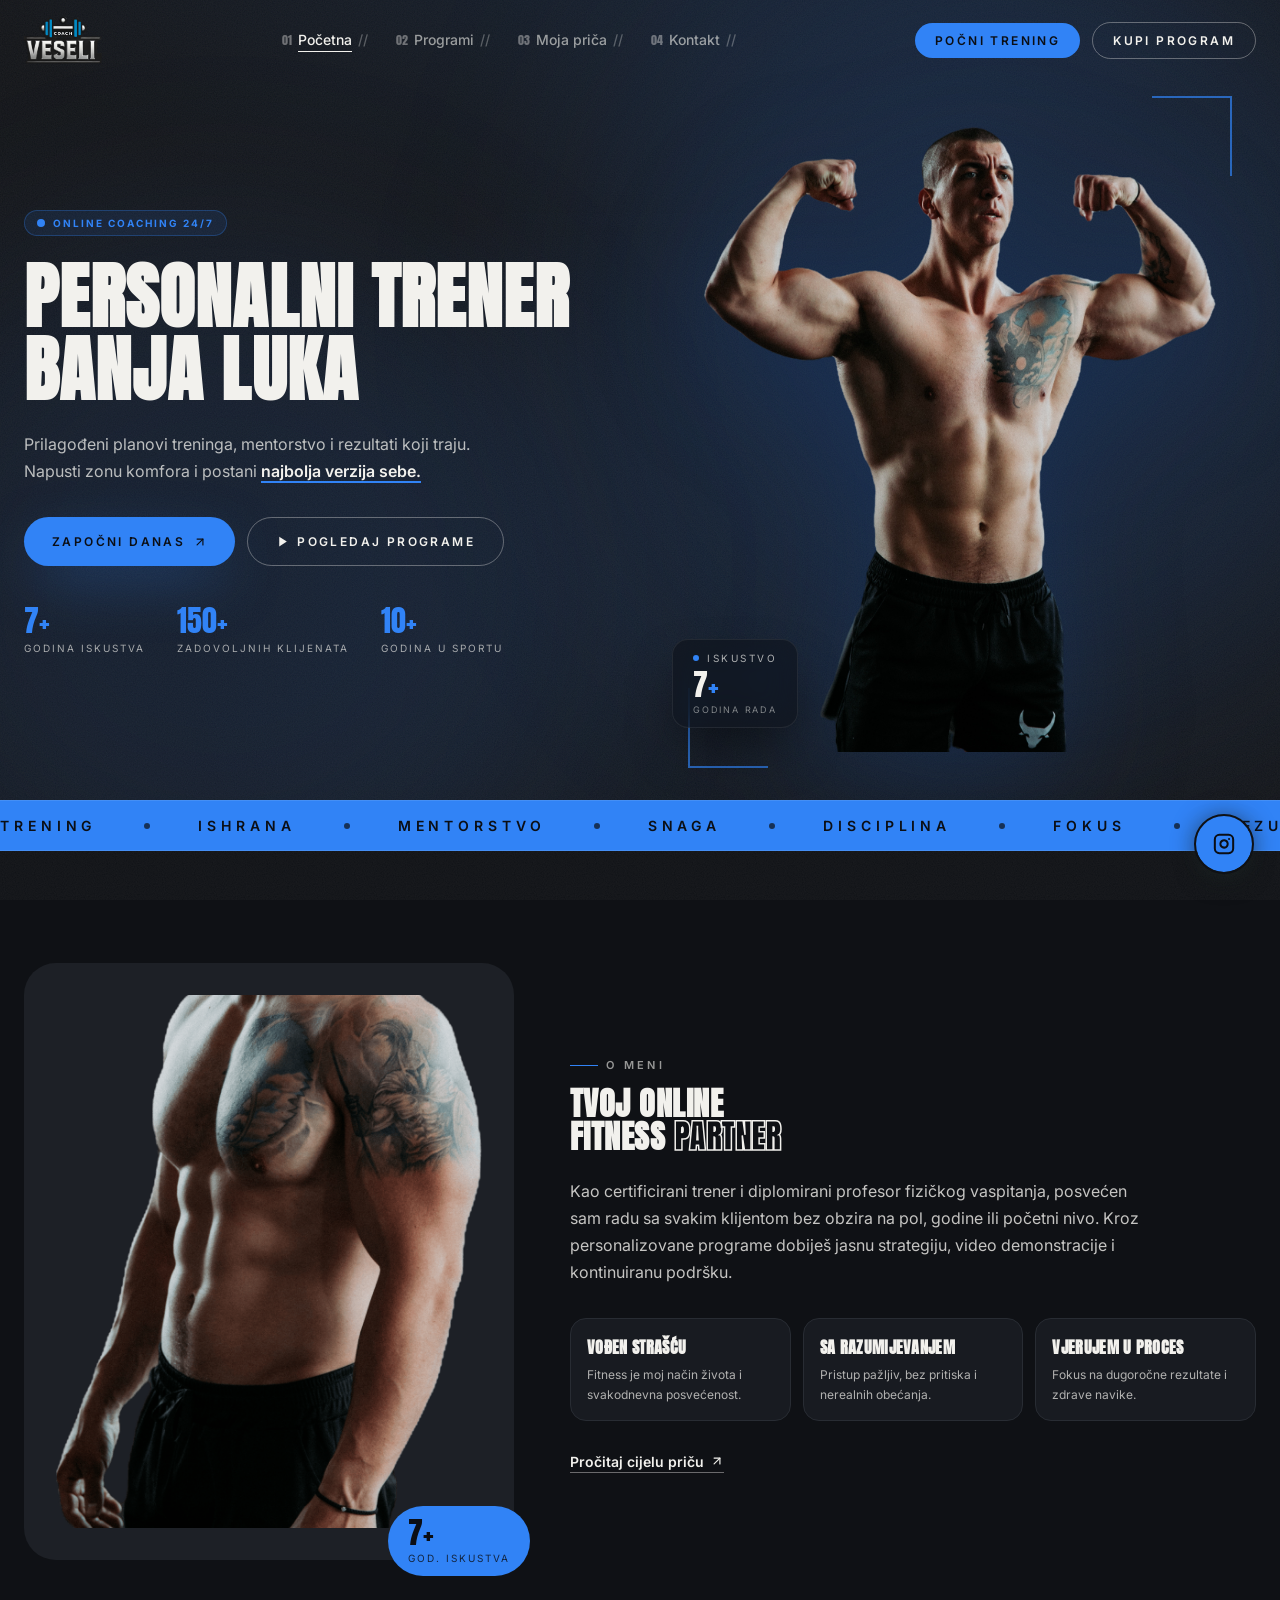
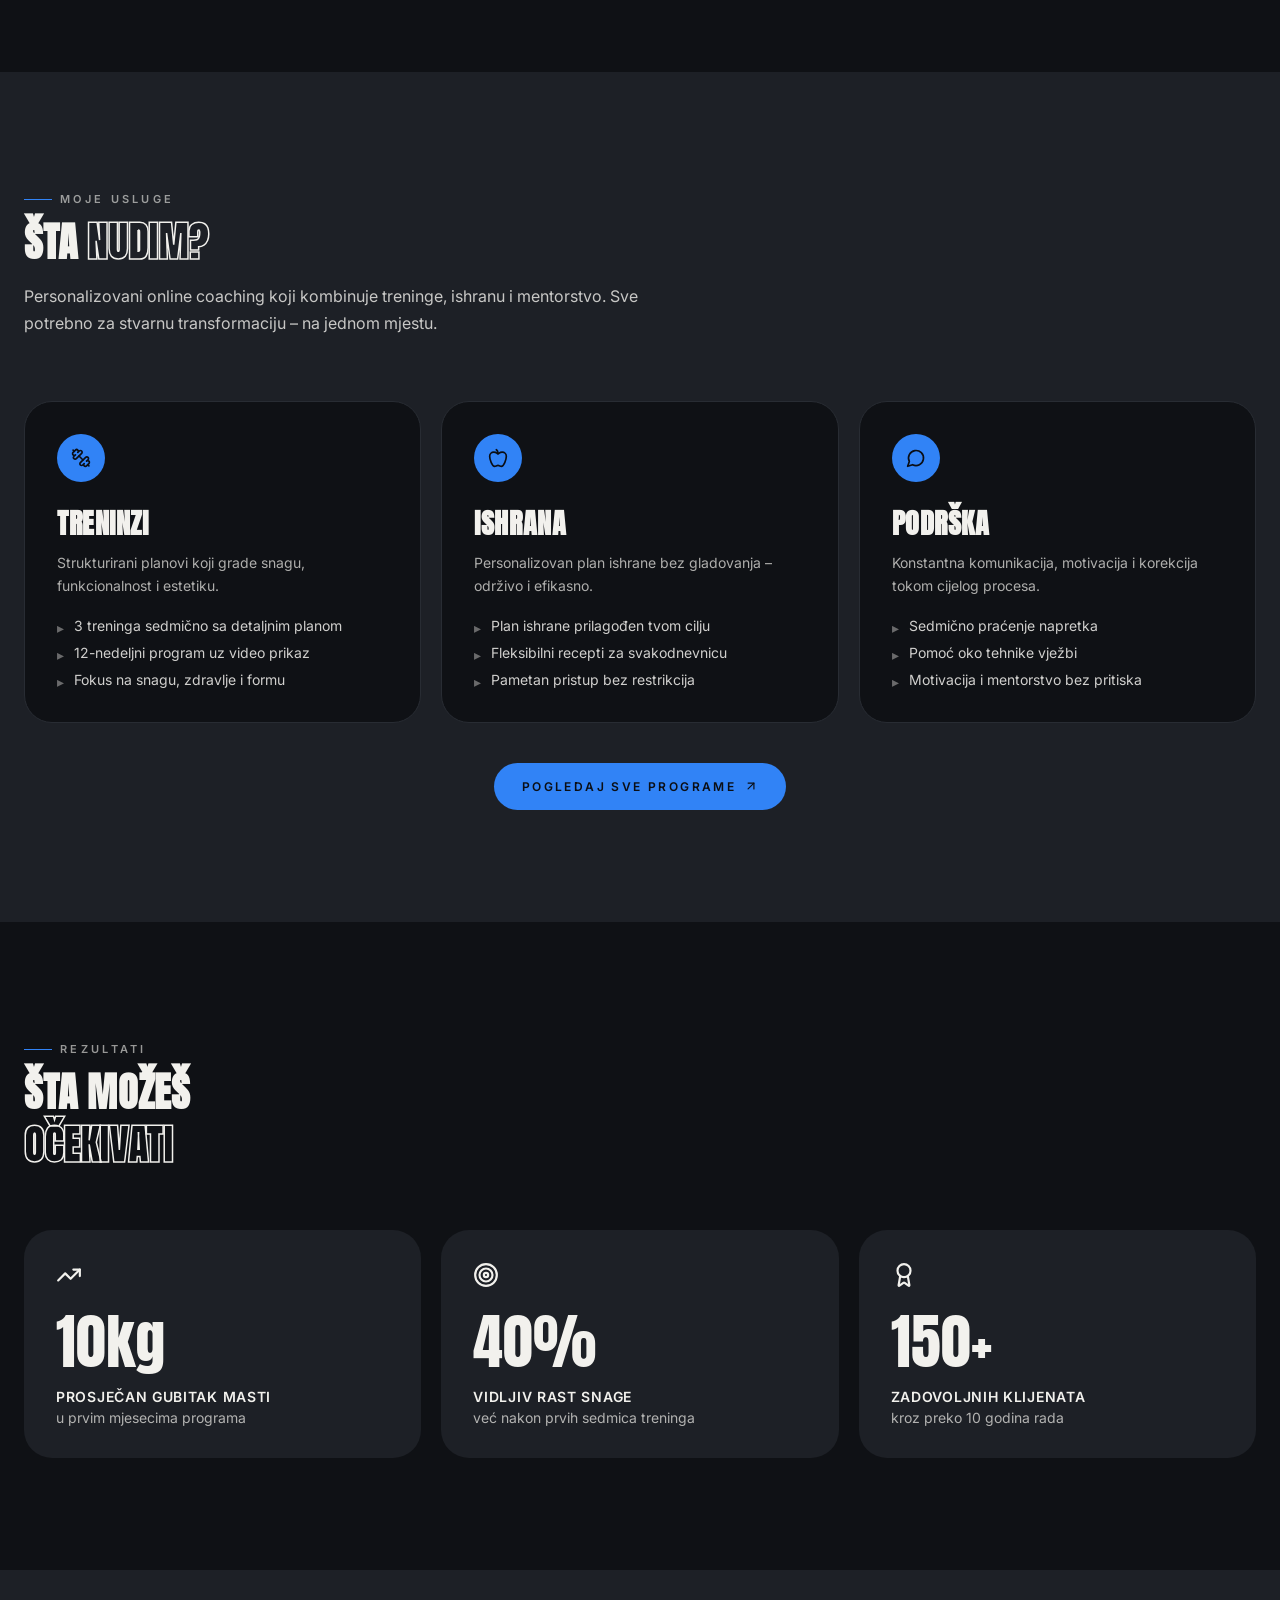
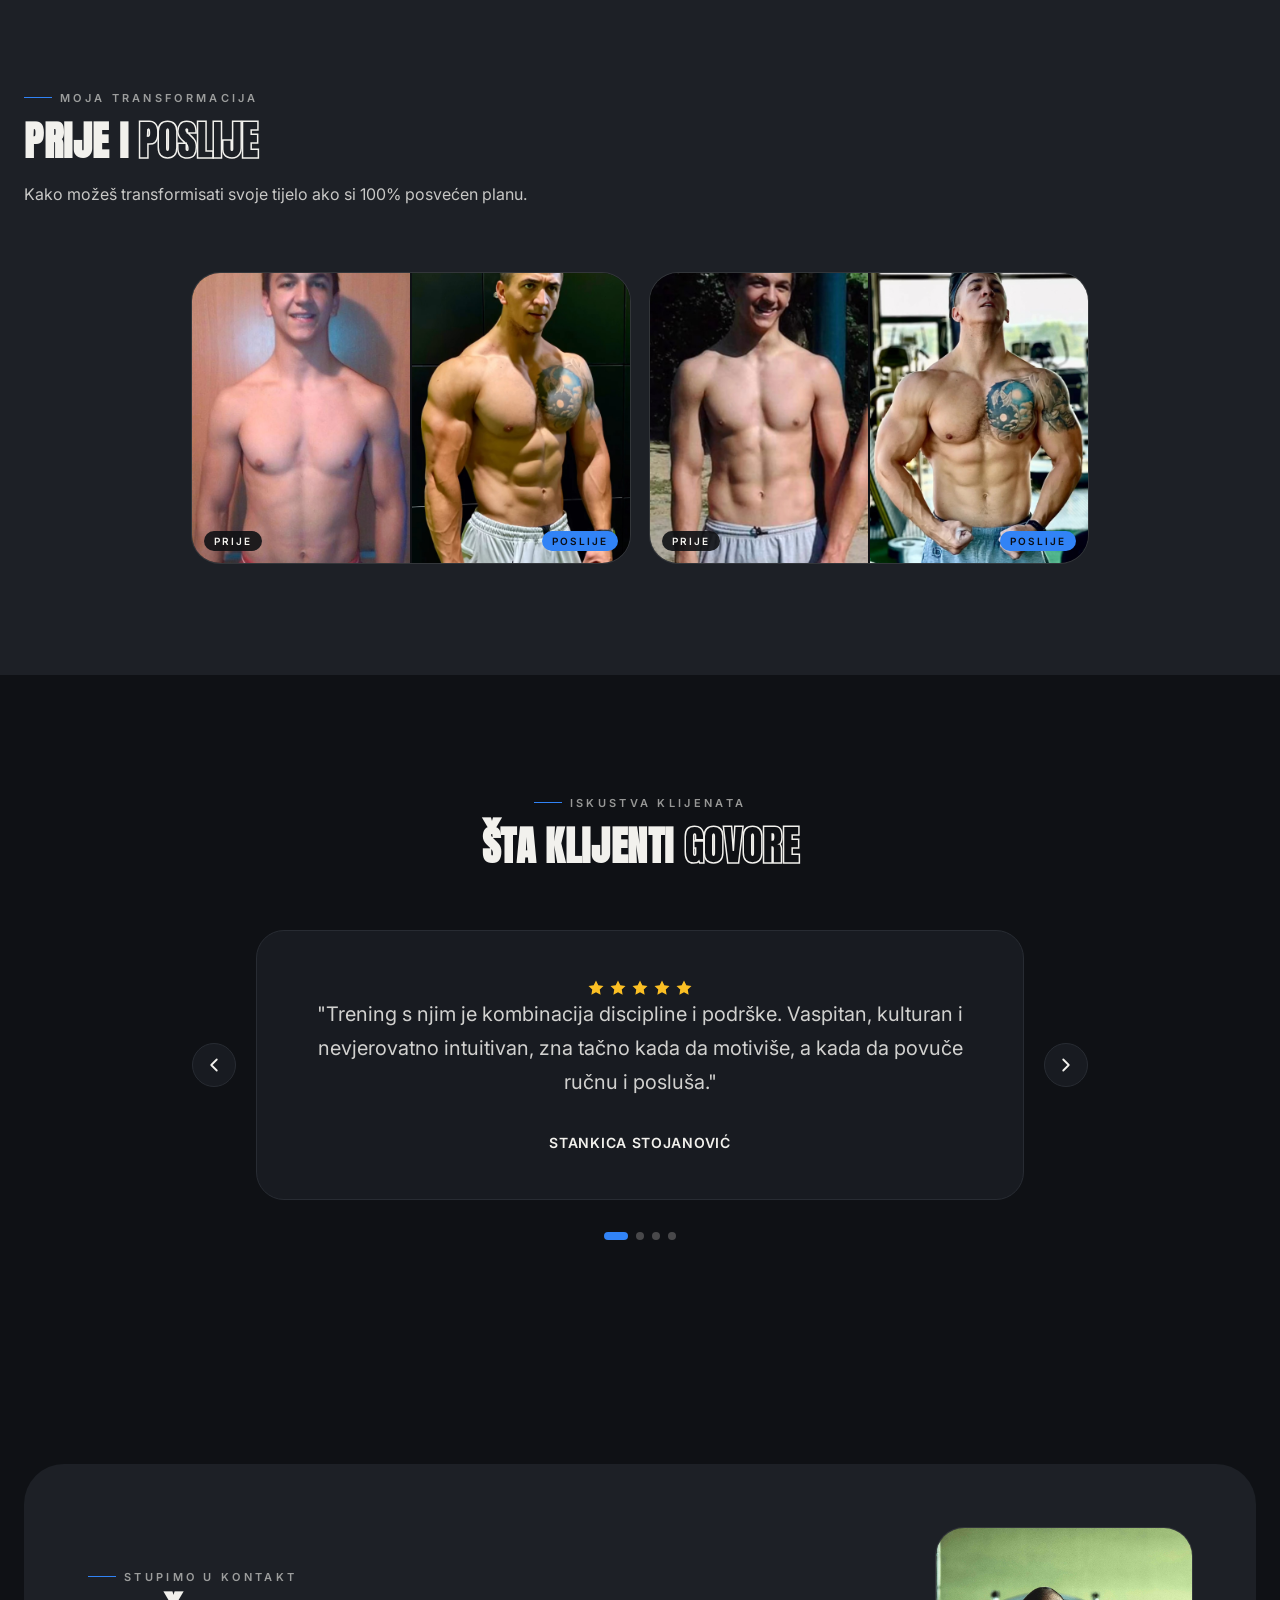
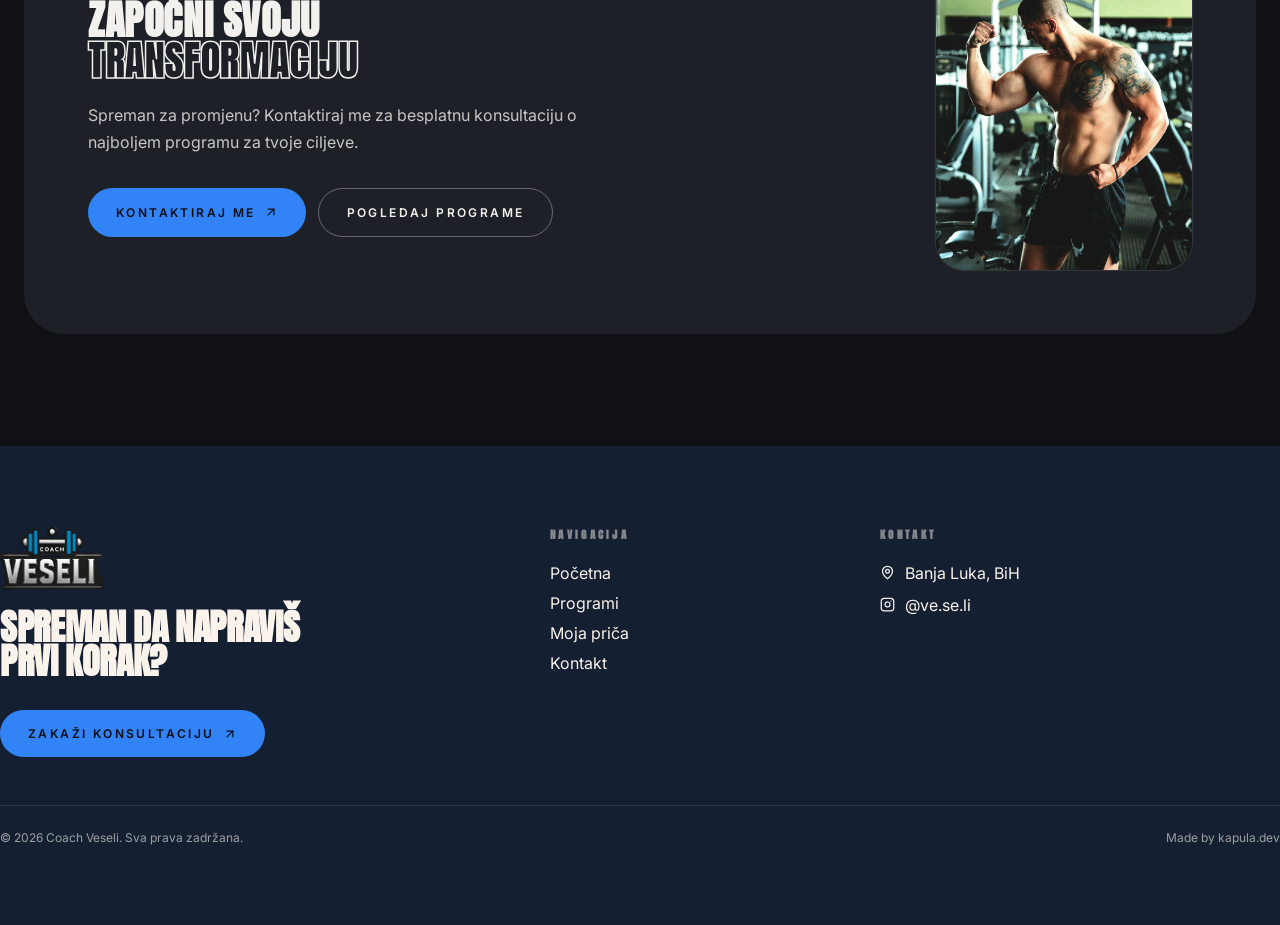
==== index.html @ b51fbdee "O-meni" ====
<!DOCTYPE html>
<html lang="bs">
<head>
    <meta charset="UTF-8" />
    <meta name="viewport" content="width=device-width, initial-scale=1.0" />
    <title>Coach Veseli — Personalni trener Banja Luka</title>
    <meta name="description" content="Online coaching, treninzi i ishrana s personalnim trenerom Nemanjom Veselinovićem iz Banje Luke." />
    <link rel="stylesheet" href="assets/css/style.css" />
</head>
<body>
    <!-- ═══ NAVBAR ═══ -->
    <nav class="navbar">
        <div class="container nav-inner">
            <a href="index.html" class="nav-logo"><img src="assets/img/logo-veseli.jpg" alt="Coach Veseli" /></a>

            <div class="nav-links">
                <a href="index.html" class="nav-link active"><span class="num">01</span><span class="label">Početna</span><span class="slash">//</span></a>
                <a href="programi/" class="nav-link"><span class="num">02</span><span class="label">Programi</span><span class="slash">//</span></a>
                <a href="o-meni/" class="nav-link"><span class="num">03</span><span class="label">Moja priča</span><span class="slash">//</span></a>
                <a href="kontakt/" class="nav-link"><span class="num">04</span><span class="label">Kontakt</span><span class="slash">//</span></a>
            </div>

            <div class="nav-cta">
                <a href="kontakt/" class="btn btn-primary">Počni Trening</a>
                <a href="https://coachveseli.gumroad.com/l/goyhd" target="_blank" rel="noopener noreferrer" class="btn btn-outline">Kupi Program</a>
            </div>

            <div class="nav-toggle-wrap">
                <button class="nav-toggle" aria-label="Toggle menu">
                    <svg class="icon-menu" width="22" height="22" viewBox="0 0 24 24" fill="none" stroke="currentColor" stroke-width="2" stroke-linecap="round" stroke-linejoin="round"><line x1="4" x2="20" y1="12" y2="12"/><line x1="4" x2="20" y1="6" y2="6"/><line x1="4" x2="20" y1="18" y2="18"/></svg>
                    <svg class="icon-close" style="display:none" width="22" height="22" viewBox="0 0 24 24" fill="none" stroke="currentColor" stroke-width="2" stroke-linecap="round" stroke-linejoin="round"><path d="M18 6 6 18"/><path d="m6 6 12 12"/></svg>
                </button>
            </div>
        </div>

        <div class="mobile-menu">
            <div class="mobile-menu-inner">
                <a href="index.html" class="mobile-link active"><span class="num">01</span>Početna</a>
                <a href="programi/" class="mobile-link"><span class="num">02</span>Programi</a>
                <a href="o-meni/" class="mobile-link"><span class="num">03</span>Moja priča</a>
                <a href="kontakt/" class="mobile-link"><span class="num">04</span>Kontakt</a>
                <div class="mobile-cta">
                    <a href="kontakt/" class="btn btn-primary">Počni Trening</a>
                    <a href="https://coachveseli.gumroad.com/l/goyhd" target="_blank" rel="noopener noreferrer" class="btn btn-outline">Kupi Program</a>
                </div>
            </div>
        </div>
    </nav>

    <!-- ═══ HERO ═══ -->
    <section class="hero">
        <div class="hero-bg" aria-hidden="true">
            <div class="aurora-1"></div>
            <div class="aurora-2"></div>
            <div class="hero-sheen"></div>
            <div class="hero-grain"></div>
        </div>

        <div class="container hero-grid">
            <div class="hero-left">
                <div class="pill-badge reveal in-view">
                    <span class="pill-dot"></span>
                    <span class="txt">Online Coaching 24/7</span>
                </div>

                <h1 class="display-xl hero-title reveal in-view">Personalni trener Banja Luka</h1>

                <p class="hero-desc reveal in-view d-2">
                    Prilagođeni planovi treninga, mentorstvo i rezultati koji traju.<br />
                    Napusti zonu komfora i postani <span class="hl">najbolja verzija sebe.</span>
                </p>

                <div class="hero-actions reveal in-view d-3">
                    <a href="kontakt/" class="btn btn-primary glow-primary">Započni danas<svg width="14" height="14" viewBox="0 0 24 24" fill="none" stroke="currentColor" stroke-width="2" stroke-linecap="round" stroke-linejoin="round"><path d="M7 7h10v10"/><path d="M7 17 17 7"/></svg></a>
                    <a href="programi/" class="btn btn-outline"><svg width="13" height="13" viewBox="0 0 24 24" fill="currentColor" stroke="none"><polygon points="6 3 20 12 6 21 6 3"/></svg>Pogledaj programe</a>
                </div>

                <div class="hero-stats reveal in-view d-4">
                    <div class="hero-stat"><p class="num">7+</p><p class="lbl">Godina iskustva</p></div>
                    <div class="hero-stat"><p class="num">150+</p><p class="lbl">Zadovoljnih klijenata</p></div>
                    <div class="hero-stat"><p class="num">10+</p><p class="lbl">Godina u sportu</p></div>
                </div>
            </div>

            <div class="hero-right">
                <div class="hero-img-wrap">
                    <span class="hero-bracket tr"></span>
                    <span class="hero-bracket bl"></span>
                    <img src="assets/img/hero-coach.png" alt="Coach Veseli" class="hero-img" />
                    <div class="hero-float-card glass-card">
                    <div class="row">
                        <span class="dot"></span>
                        <p class="lbl">Iskustvo</p>
                    </div>
                    <p class="big">7<span class="text-accent-blue">+</span></p>
                    <p class="sub">godina rada</p>
                    </div>
                </div>
            </div>
        </div>

        <div class="marquee-strip">
            <div class="marquee-track">
                <div class="marquee-group">
                    <span class="marquee-word">Trening<span class="dot"></span></span>
                    <span class="marquee-word">Ishrana<span class="dot"></span></span>
                    <span class="marquee-word">Mentorstvo<span class="dot"></span></span>
                    <span class="marquee-word">Snaga<span class="dot"></span></span>
                    <span class="marquee-word">Disciplina<span class="dot"></span></span>
                    <span class="marquee-word">Fokus<span class="dot"></span></span>
                    <span class="marquee-word">Rezultati<span class="dot"></span></span>
                    <span class="marquee-word">Napredak<span class="dot"></span></span>
                </div>
                <div class="marquee-group">
                    <span class="marquee-word">Trening<span class="dot"></span></span>
                    <span class="marquee-word">Ishrana<span class="dot"></span></span>
                    <span class="marquee-word">Mentorstvo<span class="dot"></span></span>
                    <span class="marquee-word">Snaga<span class="dot"></span></span>
                    <span class="marquee-word">Disciplina<span class="dot"></span></span>
                    <span class="marquee-word">Fokus<span class="dot"></span></span>
                    <span class="marquee-word">Rezultati<span class="dot"></span></span>
                    <span class="marquee-word">Napredak<span class="dot"></span></span>
                </div>
            </div>
        </div>
    </section>

    <!-- ═══ ABOUT TEASER ═══ -->
    <section class="section">
        <div class="container about-teaser-grid">
            <div class="about-teaser-img-wrap reveal reveal-scale">
                <div class="about-teaser-panel panel-sage">
                    <img src="assets/img/about-portrait.png" alt="Coach Veseli" loading="lazy" />
                    <div class="about-teaser-badge">
                    <p class="big">7+</p>
                    <p class="small">god. iskustva</p>
                    </div>
                </div>
            </div>
            <div class="reveal d-1">
                <span class="section-label">O Meni</span>
                <h2 class="display-xl" style="font-size:2rem;margin-top:1rem;margin-bottom:1.5rem;">Tvoj online<br />fitness <span class="text-outline">partner</span></h2>
                <p style="color:hsl(var(--foreground)/0.8);line-height:1.7;margin-bottom:1.25rem;max-width:36rem;">
                    Kao certificirani trener i diplomirani profesor fizičkog vaspitanja, posvećen sam radu sa svakim klijentom bez obzira na pol, godine ili početni nivo. Kroz personalizovane programe dobiješ jasnu strategiju, video demonstracije i kontinuiranu podršku.
                </p>

                <div class="value-grid">
                    <div class="value-card">
                        <h4>Vođen strašću</h4>
                        <p>Fitness je moj način života i svakodnevna posvećenost.</p>
                    </div>
                    <div class="value-card">
                        <h4>Sa razumijevanjem</h4>
                        <p>Pristup pažljiv, bez pritiska i nerealnih obećanja.</p>
                    </div>
                    <div class="value-card">
                        <h4>Vjerujem u proces</h4>
                        <p>Fokus na dugoročne rezultate i zdrave navike.</p>
                    </div>
                </div>

                <a href="o-meni/" class="text-link">Pročitaj cijelu priču<svg width="14" height="14" viewBox="0 0 24 24" fill="none" stroke="currentColor" stroke-width="2" stroke-linecap="round" stroke-linejoin="round"><path d="M7 7h10v10"/><path d="M7 17 17 7"/></svg></a>
            </div>
        </div>
    </section>

    <!-- ═══ SERVICES ═══ -->
    <section class="section panel-sage">
        <div class="container">
            <div class="section-head reveal">
                <span class="section-label">Moje Usluge</span>
                <h2 class="display-xl" style="font-size:2.5rem;">Šta <span class="text-outline">nudim?</span></h2>
                <p>Personalizovani online coaching koji kombinuje treninge, ishranu i mentorstvo. Sve potrebno za stvarnu transformaciju – na jednom mjestu.</p>
            </div>

            <div class="services-grid">
                <div class="service-card reveal hover-lift">
                    <div class="service-icon">
                        <svg width="20" height="20" viewBox="0 0 24 24" fill="none" stroke="currentColor" stroke-width="2" stroke-linecap="round" stroke-linejoin="round"><path d="M14.4 14.4 9.6 9.6"/><path d="M18.657 21.485a2 2 0 1 1-2.829-2.828l-1.767 1.768a2 2 0 1 1-2.829-2.829l6.364-6.364a2 2 0 1 1 2.829 2.829l-1.768 1.767a2 2 0 1 1 2.828 2.829z"/><path d="m21.5 21.5-1.4-1.4"/><path d="M3.9 3.9 2.5 2.5"/><path d="M6.404 12.768a2 2 0 1 1-2.829-2.829l1.768-1.767a2 2 0 1 1-2.828-2.829l2.828-2.828a2 2 0 1 1 2.829 2.828l1.767-1.768a2 2 0 1 1 2.829 2.829z"/></svg>
                    </div>
                    <h3>Treninzi</h3>
                    <p>Strukturirani planovi koji grade snagu, funkcionalnost i estetiku.</p>
                    <ul>
                        <li><span class="bullet">▸</span><span>3 treninga sedmično sa detaljnim planom</span></li>
                        <li><span class="bullet">▸</span><span>12-nedeljni program uz video prikaz</span></li>
                        <li><span class="bullet">▸</span><span>Fokus na snagu, zdravlje i formu</span></li>
                    </ul>
                </div>

                <div class="service-card reveal d-1 hover-lift">
                    <div class="service-icon">
                        <svg width="20" height="20" viewBox="0 0 24 24" fill="none" stroke="currentColor" stroke-width="2" stroke-linecap="round" stroke-linejoin="round"><path d="M12 20.94c1.5 0 2.75 1.06 4 1.06 3 0 6-8 6-12.22A4.91 4.91 0 0 0 17 5c-2.22 0-4 1.44-5 2-1-.56-2.78-2-5-2a4.9 4.9 0 0 0-5 4.78C2 14 5 22 8 22c1.25 0 2.5-1.06 4-1.06Z"/><path d="M10 2c1 .5 2 2 2 5"/></svg>
                    </div>
                    <h3>Ishrana</h3>
                    <p>Personalizovan plan ishrane bez gladovanja – održivo i efikasno.</p>
                    <ul>
                        <li><span class="bullet">▸</span><span>Plan ishrane prilagođen tvom cilju</span></li>
                        <li><span class="bullet">▸</span><span>Fleksibilni recepti za svakodnevnicu</span></li>
                        <li><span class="bullet">▸</span><span>Pametan pristup bez restrikcija</span></li>
                    </ul>
                </div>

                <div class="service-card reveal d-2 hover-lift">
                    <div class="service-icon">
                        <svg width="20" height="20" viewBox="0 0 24 24" fill="none" stroke="currentColor" stroke-width="2" stroke-linecap="round" stroke-linejoin="round"><path d="M7.9 20A9 9 0 1 0 4 16.1L2 22Z"/></svg>
                    </div>
                    <h3>Podrška</h3>
                    <p>Konstantna komunikacija, motivacija i korekcija tokom cijelog procesa.</p>
                    <ul>
                        <li><span class="bullet">▸</span><span>Sedmično praćenje napretka</span></li>
                        <li><span class="bullet">▸</span><span>Pomoć oko tehnike vježbi</span></li>
                        <li><span class="bullet">▸</span><span>Motivacija i mentorstvo bez pritiska</span></li>
                    </ul>
                </div>
            </div>

            <div class="center-cta">
                <a href="programi/" class="btn btn-primary">
                    Pogledaj sve programe
                    <svg width="14" height="14" viewBox="0 0 24 24" fill="none" stroke="currentColor" stroke-width="2" stroke-linecap="round" stroke-linejoin="round"><path d="M7 7h10v10"/><path d="M7 17 17 7"/></svg>
                </a>
            </div>
        </div>
    </section>

    <!-- ═══ STATS ═══ -->
    <section class="section">
        <div class="container">
            <div class="section-head reveal">
                <span class="section-label">Rezultati</span>
                <h2 class="display-xl" style="font-size:2.5rem;">Šta možeš<br /><span class="text-outline" style="display:inline-block;margin-top:0.75rem;">očekivati</span></h2>
            </div>

            <div class="stats-grid">
                <div class="stat-card panel-sage reveal">
                    <svg width="26" height="26" viewBox="0 0 24 24" fill="none" stroke="currentColor" stroke-width="2" stroke-linecap="round" stroke-linejoin="round"><path d="M22 7 13.5 15.5 8.5 10.5 2 17"/><path d="M16 7h6v6"/></svg>
                    <p class="big tabnums"><span data-counter="10" data-suffix="kg">0kg</span></p>
                    <p class="label">Prosječan gubitak masti</p>
                    <p class="desc">u prvim mjesecima programa</p>
                </div>
                <div class="stat-card panel-sage reveal d-1">
                    <svg width="26" height="26" viewBox="0 0 24 24" fill="none" stroke="currentColor" stroke-width="2" stroke-linecap="round" stroke-linejoin="round"><circle cx="12" cy="12" r="10"/><circle cx="12" cy="12" r="6"/><circle cx="12" cy="12" r="2"/></svg>
                    <p class="big tabnums"><span data-counter="40" data-suffix="%">0%</span></p>
                    <p class="label">Vidljiv rast snage</p>
                    <p class="desc">već nakon prvih sedmica treninga</p>
                </div>
                <div class="stat-card panel-sage reveal d-2">
                    <svg width="26" height="26" viewBox="0 0 24 24" fill="none" stroke="currentColor" stroke-width="2" stroke-linecap="round" stroke-linejoin="round"><path d="m15.477 12.89 1.515 8.526a.5.5 0 0 1-.81.47l-3.58-2.687a1 1 0 0 0-1.197 0l-3.586 2.686a.5.5 0 0 1-.81-.469l1.514-8.526"/><circle cx="12" cy="8" r="6"/></svg>
                    <p class="big tabnums"><span data-counter="150" data-suffix="+">0+</span></p>
                    <p class="label">Zadovoljnih klijenata</p>
                    <p class="desc">kroz preko 10 godina rada</p>
                </div>
            </div>
        </div>
    </section>

    <!-- ═══ TRANSFORMATIONS ═══ -->
    <section class="section panel-sage">
        <div class="container">
            <div class="section-head reveal">
                <span class="section-label">Moja Transformacija</span>
                <h2 class="display-xl" style="font-size:2.5rem;">Prije i <span class="text-outline">poslije</span></h2>
                <p>Kako možeš transformisati svoje tijelo ako si 100% posvećen planu.</p>
            </div>

            <div class="transform-grid">
                <div class="transform-pair reveal">
                    <div class="ph">
                        <img src="assets/img/transform-1.jpg" alt="Prije" loading="lazy" />
                        <span class="transform-tag before">Prije</span>
                    </div>
                    <div class="ph">
                        <img src="assets/img/transform-after1.jpg" alt="Poslije" loading="lazy" />
                        <span class="transform-tag after">Poslije</span>
                    </div>
                </div>
                <div class="transform-pair reveal d-1">
                    <div class="ph">
                        <img src="assets/img/transform-2.jpg" alt="Prije" loading="lazy" />
                        <span class="transform-tag before">Prije</span>
                    </div>
                    <div class="ph">
                        <img src="assets/img/transform-after2.jpg" alt="Poslije" loading="lazy" />
                        <span class="transform-tag after">Poslije</span>
                    </div>
                </div>
            </div>
        </div>
    </section>

    <!-- ═══ TESTIMONIALS ═══ -->
    <section class="section" style="overflow:hidden;">
        <div class="container">
            <div class="section-head center reveal">
                <span class="section-label center">Iskustva Klijenata</span>
                <h2 class="display-xl" style="font-size:2.5rem;">Šta klijenti <span class="text-outline">govore</span></h2>
            </div>

            <div class="testi-wrap">
                <button class="testi-nav prev" aria-label="Prethodna recenzija">
                    <svg width="22" height="22" viewBox="0 0 24 24" fill="none" stroke="currentColor" stroke-width="2" stroke-linecap="round" stroke-linejoin="round"><path d="m15 18-6-6 6-6"/></svg>
                </button>

                <div class="testi-viewport">
                    <blockquote class="testi-card active">
                        <div class="testi-stars">
                            <svg width="18" height="18" viewBox="0 0 24 24"><polygon points="12 2 15.09 8.26 22 9.27 17 14.14 18.18 21.02 12 17.77 5.82 21.02 7 14.14 2 9.27 8.91 8.26 12 2"/></svg>
                            <svg width="18" height="18" viewBox="0 0 24 24"><polygon points="12 2 15.09 8.26 22 9.27 17 14.14 18.18 21.02 12 17.77 5.82 21.02 7 14.14 2 9.27 8.91 8.26 12 2"/></svg>
                            <svg width="18" height="18" viewBox="0 0 24 24"><polygon points="12 2 15.09 8.26 22 9.27 17 14.14 18.18 21.02 12 17.77 5.82 21.02 7 14.14 2 9.27 8.91 8.26 12 2"/></svg>
                            <svg width="18" height="18" viewBox="0 0 24 24"><polygon points="12 2 15.09 8.26 22 9.27 17 14.14 18.18 21.02 12 17.77 5.82 21.02 7 14.14 2 9.27 8.91 8.26 12 2"/></svg>
                            <svg width="18" height="18" viewBox="0 0 24 24"><polygon points="12 2 15.09 8.26 22 9.27 17 14.14 18.18 21.02 12 17.77 5.82 21.02 7 14.14 2 9.27 8.91 8.26 12 2"/></svg>
                        </div>
                        <p class="text">"Trening s njim je kombinacija discipline i podrške. Vaspitan, kulturan i nevjerovatno intuitivan, zna tačno kada da motiviše, a kada da povuče ručnu i posluša."</p>
                        <div class="testi-foot">
                            <span class="testi-name">Stankica Stojanović</span>
                        </div>
                    </blockquote>

                    <blockquote class="testi-card">
                        <div class="testi-stars">
                            <svg width="18" height="18" viewBox="0 0 24 24"><polygon points="12 2 15.09 8.26 22 9.27 17 14.14 18.18 21.02 12 17.77 5.82 21.02 7 14.14 2 9.27 8.91 8.26 12 2"/></svg>
                            <svg width="18" height="18" viewBox="0 0 24 24"><polygon points="12 2 15.09 8.26 22 9.27 17 14.14 18.18 21.02 12 17.77 5.82 21.02 7 14.14 2 9.27 8.91 8.26 12 2"/></svg>
                            <svg width="18" height="18" viewBox="0 0 24 24"><polygon points="12 2 15.09 8.26 22 9.27 17 14.14 18.18 21.02 12 17.77 5.82 21.02 7 14.14 2 9.27 8.91 8.26 12 2"/></svg>
                            <svg width="18" height="18" viewBox="0 0 24 24"><polygon points="12 2 15.09 8.26 22 9.27 17 14.14 18.18 21.02 12 17.77 5.82 21.02 7 14.14 2 9.27 8.91 8.26 12 2"/></svg>
                            <svg width="18" height="18" viewBox="0 0 24 24"><polygon points="12 2 15.09 8.26 22 9.27 17 14.14 18.18 21.02 12 17.77 5.82 21.02 7 14.14 2 9.27 8.91 8.26 12 2"/></svg>
                        </div>
                        <p class="text">"Počeo sam trenirati s Nemanjom u 46. godini i za nešto više od godinu dana došao do najbolje forme u kojoj sam ikada bio. Vrhunski profesionalac."</p>
                        <div class="testi-foot">
                            <span class="testi-name">Drago Gverić</span>
                        </div>
                    </blockquote>

                    <blockquote class="testi-card">
                        <div class="testi-stars">
                            <svg width="18" height="18" viewBox="0 0 24 24"><polygon points="12 2 15.09 8.26 22 9.27 17 14.14 18.18 21.02 12 17.77 5.82 21.02 7 14.14 2 9.27 8.91 8.26 12 2"/></svg>
                            <svg width="18" height="18" viewBox="0 0 24 24"><polygon points="12 2 15.09 8.26 22 9.27 17 14.14 18.18 21.02 12 17.77 5.82 21.02 7 14.14 2 9.27 8.91 8.26 12 2"/></svg>
                            <svg width="18" height="18" viewBox="0 0 24 24"><polygon points="12 2 15.09 8.26 22 9.27 17 14.14 18.18 21.02 12 17.77 5.82 21.02 7 14.14 2 9.27 8.91 8.26 12 2"/></svg>
                            <svg width="18" height="18" viewBox="0 0 24 24"><polygon points="12 2 15.09 8.26 22 9.27 17 14.14 18.18 21.02 12 17.77 5.82 21.02 7 14.14 2 9.27 8.91 8.26 12 2"/></svg>
                            <svg width="18" height="18" viewBox="0 0 24 24"><polygon points="12 2 15.09 8.26 22 9.27 17 14.14 18.18 21.02 12 17.77 5.82 21.02 7 14.14 2 9.27 8.91 8.26 12 2"/></svg>
                        </div>
                        <p class="text">"Najbolji trener u gradu i šire, koji je odradio rehabilitaciju mog koljena nakon operacije i podigao kvalitet mog treninga na sasvim novi nivo."</p>
                        <div class="testi-foot">
                            <span class="testi-name">Danijela Bubulj</span>
                        </div>
                    </blockquote>

                    <blockquote class="testi-card">
                        <div class="testi-stars">
                            <svg width="18" height="18" viewBox="0 0 24 24"><polygon points="12 2 15.09 8.26 22 9.27 17 14.14 18.18 21.02 12 17.77 5.82 21.02 7 14.14 2 9.27 8.91 8.26 12 2"/></svg>
                            <svg width="18" height="18" viewBox="0 0 24 24"><polygon points="12 2 15.09 8.26 22 9.27 17 14.14 18.18 21.02 12 17.77 5.82 21.02 7 14.14 2 9.27 8.91 8.26 12 2"/></svg>
                            <svg width="18" height="18" viewBox="0 0 24 24"><polygon points="12 2 15.09 8.26 22 9.27 17 14.14 18.18 21.02 12 17.77 5.82 21.02 7 14.14 2 9.27 8.91 8.26 12 2"/></svg>
                            <svg width="18" height="18" viewBox="0 0 24 24"><polygon points="12 2 15.09 8.26 22 9.27 17 14.14 18.18 21.02 12 17.77 5.82 21.02 7 14.14 2 9.27 8.91 8.26 12 2"/></svg>
                            <svg width="18" height="18" viewBox="0 0 24 24"><polygon points="12 2 15.09 8.26 22 9.27 17 14.14 18.18 21.02 12 17.77 5.82 21.02 7 14.14 2 9.27 8.91 8.26 12 2"/></svg>
                        </div>
                        <p class="text">"Nemanja ne priča mnogo, on radi. Njegovi treninzi su brutalni i baš zato daju prave rezultate. Ako želiš da postaneš jači – Nemanja je trener za tebe."</p>
                        <div class="testi-foot">
                            <span class="testi-name">Vladimir Čavor</span>
                        </div>
                    </blockquote>
                </div>

                <button class="testi-nav next" aria-label="Sljedeća recenzija">
                    <svg width="22" height="22" viewBox="0 0 24 24" fill="none" stroke="currentColor" stroke-width="2" stroke-linecap="round" stroke-linejoin="round"><path d="m9 18 6-6-6-6"/></svg>
                </button>
            </div>

            <div class="testi-dots">
                <button class="testi-dot active" aria-label="Prikaži recenziju 1"></button>
                <button class="testi-dot" aria-label="Prikaži recenziju 2"></button>
                <button class="testi-dot" aria-label="Prikaži recenziju 3"></button>
                <button class="testi-dot" aria-label="Prikaži recenziju 4"></button>
            </div>
        </div>
    </section>

    <!-- ═══ FINAL CTA ═══ -->
    <section class="section">
        <div class="container">
            <div class="final-cta-panel panel-sage reveal">
                <div class="final-cta-grid">
                    <div>
                        <span class="section-label">Stupimo u Kontakt</span>
                        <h2 class="display-xl" style="font-size:2.5rem;margin-top:1rem;">Započni svoju<br /><span class="text-outline">transformaciju</span></h2>
                        <p style="color:hsl(var(--foreground)/0.8);margin-top:1.25rem;max-width:32rem;line-height:1.7;">Spreman za promjenu? Kontaktiraj me za besplatnu konsultaciju o najboljem programu za tvoje ciljeve.</p>
                        <div class="hero-actions" style="margin-top:2rem;">
                            <a href="kontakt/" class="btn btn-primary">
                            Kontaktiraj me
                            <svg width="14" height="14" viewBox="0 0 24 24" fill="none" stroke="currentColor" stroke-width="2" stroke-linecap="round" stroke-linejoin="round"><path d="M7 7h10v10"/><path d="M7 17 17 7"/></svg>
                            </a>
                            <a href="programi/" class="btn btn-outline">Pogledaj programe</a>
                        </div>
                    </div>
                    <div class="final-cta-img">
                        <div class="final-cta-img-wrap">
                            <img src="assets/img/mentorship.jpg" alt="Mentorstvo" />
                        </div>
                    </div>
                </div>
            </div>
        </div>
    </section>

    <!-- ═══ FOOTER ═══ -->
    <footer class="site-footer">
        <div class="container footer-inner">
            <div class="footer-grid">
                <div class="footer-col-1">
                    <a href="index.html" style="display:inline-flex;align-items:center;">
                        <img src="assets/img/logo-veseli.jpg" alt="Coach Veseli" />
                    </a>
                    <h2>Spreman da napraviš<br />prvi korak?</h2>
                    <a href="kontakt/" class="btn btn-primary" style="margin-top:1rem;">
                    Zakaži konsultaciju
                    <svg width="14" height="14" viewBox="0 0 24 24" fill="none" stroke="currentColor" stroke-width="2" stroke-linecap="round" stroke-linejoin="round"><path d="M7 7h10v10"/><path d="M7 17 17 7"/></svg>
                    </a>
                </div>

                <div class="footer-col-2">
                    <h4 class="footer-heading">Navigacija</h4>
                    <div class="footer-links">
                        <a href="index.html">Početna</a>
                        <a href="programi/">Programi</a>
                        <a href="o-meni/">Moja priča</a>
                        <a href="kontakt/">Kontakt</a>
                    </div>
                </div>

                <div class="footer-col-3">
                    <h4 class="footer-heading">Kontakt</h4>
                    <div class="footer-contact">
                        <div class="footer-contact-row">
                            <svg width="15" height="15" viewBox="0 0 24 24" fill="none" stroke="currentColor" stroke-width="2" stroke-linecap="round" stroke-linejoin="round"><path d="M20 10c0 6-8 12-8 12s-8-6-8-12a8 8 0 0 1 16 0Z"/><circle cx="12" cy="10" r="3"/></svg>
                            <span>Banja Luka, BiH</span>
                        </div>
                        <a href="https://www.instagram.com/ve.se.li/" target="_blank" rel="noopener noreferrer" class="footer-contact-row">
                            <svg width="15" height="15" viewBox="0 0 24 24" fill="none" stroke="currentColor" stroke-width="2" stroke-linecap="round" stroke-linejoin="round"><rect width="20" height="20" x="2" y="2" rx="5" ry="5"/><path d="M16 11.37A4 4 0 1 1 12.63 8 4 4 0 0 1 16 11.37z"/><line x1="17.5" x2="17.51" y1="6.5" y2="6.5"/></svg>
                            <span>@ve.se.li</span>
                        </a>
                    </div>
                </div>
            </div>

            <div class="footer-bottom">
                <p>© <span id="year"></span> Coach Veseli. Sva prava zadržana.</p>
                <a href="https://www.kaupla.ba" target="_blank" rel="noopener noreferrer">Made by kapula.dev</a>
            </div>
        </div>
    </footer>

    <!-- ═══ FLOATING INSTAGRAM ═══ -->
    <a href="https://www.instagram.com/ve.se.li/" target="_blank" rel="noopener noreferrer" aria-label="Otvori Instagram profil ve.se.li" class="floating-ig">
    <span class="glow"></span>
    <span class="ping"></span>
    <span class="btn-circle">
        <svg width="22" height="22" viewBox="0 0 24 24" fill="none" stroke="currentColor" stroke-width="2.2" stroke-linecap="round" stroke-linejoin="round"><rect width="20" height="20" x="2" y="2" rx="5" ry="5"/><path d="M16 11.37A4 4 0 1 1 12.63 8 4 4 0 0 1 16 11.37z"/><line x1="17.5" x2="17.51" y1="6.5" y2="6.5"/></svg>
    </span>
    <span class="tooltip">@ve.se.li</span>
    </a>

    <script>document.getElementById('year').textContent = new Date().getFullYear();</script>
    <script src="assets/js/main.js"></script>
</body>
</html>
---- assets/css/style.css ----
/* ============================================================
   Coach Veseli – style.css
   ============================================================ */
@import url('https://fonts.googleapis.com/css2?family=Anton&family=Inter:wght@300;400;500;600;700;800&display=swap');

/* ============ RESET ============ */
*, *::before, *::after { box-sizing: border-box; margin: 0; padding: 0; }
html { scroll-behavior: smooth; }
img { max-width: 100%; display: block; }
a { text-decoration: none; color: inherit; }
button { font: inherit; cursor: pointer; background: none; border: none; color: inherit; }
input, textarea { font: inherit; color: inherit; }
ul { list-style: none; }

/* ============ TOKENS ============ */
:root {
  --background: 220 18% 7%;
  --foreground: 40 18% 94%;
  --card: 220 16% 11%;
  --primary: 215 92% 58%;
  --primary-foreground: 220 30% 6%;
  --secondary: 220 14% 13%;
  --border: 220 12% 18%;
  --radius: 1.25rem;

  --c-bg: hsl(var(--background));
  --c-fg: hsl(var(--foreground));
  --c-card: hsl(var(--card));
  --c-primary: hsl(var(--primary));
  --c-primary-fg: hsl(var(--primary-foreground));
  --c-secondary: hsl(var(--secondary));
  --c-border: hsl(var(--border));

  --font-display: "Anton", Impact, sans-serif;
  --font-body: "Inter", sans-serif;
}

/* ============ BASE ============ */
body {
  background-color: var(--c-bg);
  color: var(--c-fg);
  font-family: var(--font-body);
  -webkit-font-smoothing: antialiased;
  overflow-x: hidden;
  background-image:
    radial-gradient(ellipse 90% 60% at 50% -10%, hsl(215 92% 58% / 0.10), transparent 60%),
    url("data:image/svg+xml;utf8,<svg xmlns='http://www.w3.org/2000/svg' width='160' height='160'><filter id='n'><feTurbulence type='fractalNoise' baseFrequency='0.9' numOctaves='2' stitchTiles='stitch'/><feColorMatrix values='0 0 0 0 1  0 0 0 0 1  0 0 0 0 1  0 0 0 0.05 0'/></filter><rect width='100%' height='100%' filter='url(%23n)'/></svg>");
  background-attachment: fixed;
}
h1, h2, h3, h4, h5, h6 { font-family: var(--font-display); letter-spacing: -0.01em; }

::-webkit-scrollbar { width: 6px; }
::-webkit-scrollbar-track { background: var(--c-bg); }
::-webkit-scrollbar-thumb { background: var(--c-primary); border-radius: 3px; }
::-webkit-scrollbar-thumb:hover { background: hsl(215 92% 70%); }

.container {
  width: 100%;
  max-width: 1280px;
  margin: 0 auto;
  padding: 0 1.5rem;
}

/* ============ UTILITIES ============ */
.panel-sage { background-color: var(--c-secondary); }
.text-accent-blue { color: var(--c-primary); }
.text-outline {
  -webkit-text-stroke: 1.5px var(--c-fg);
  color: transparent;
}
.glow-primary { box-shadow: 0 20px 60px -15px hsl(215 92% 58% / 0.55); }
.glass-card {
  background-color: hsl(220 18% 7% / 0.55);
  backdrop-filter: blur(16px) saturate(160%);
  -webkit-backdrop-filter: blur(16px) saturate(160%);
  border: 1px solid hsl(40 18% 94% / 0.08);
}
.display-xl {
  font-family: var(--font-display);
  text-transform: uppercase;
  line-height: 1.02;
  letter-spacing: 0.015em;
}
.section-label {
  display: inline-flex;
  align-items: center;
  gap: 0.5rem;
  font-family: var(--font-body);
  font-size: 11px;
  font-weight: 600;
  letter-spacing: 0.3em;
  text-transform: uppercase;
  color: hsl(var(--foreground) / 0.6);
}
.section-label::before {
  content: "";
  display: inline-block;
  width: 28px;
  height: 1px;
  background-color: var(--c-primary);
}
.section-label.center { justify-content: center; }

/* ============ SCROLL REVEAL (JS-driven) ============ */
.reveal {
  opacity: 0;
  transform: translateY(24px);
  transition: opacity 0.6s cubic-bezier(0.22,1,0.36,1), transform 0.6s cubic-bezier(0.22,1,0.36,1);
}
.reveal.reveal-x-left { transform: translateX(-24px); }
.reveal.reveal-x-right { transform: translateX(24px); }
.reveal.reveal-scale { transform: scale(0.96); }
.reveal.in-view { opacity: 1; transform: translate(0,0) scale(1); }

/* stagger delays */
.d-1 { transition-delay: 0.06s; }
.d-2 { transition-delay: 0.12s; }
.d-3 { transition-delay: 0.18s; }
.d-4 { transition-delay: 0.24s; }
.d-5 { transition-delay: 0.30s; }
.d-6 { transition-delay: 0.36s; }
.d-7 { transition-delay: 0.42s; }

/* hover-lift used across cards */
.hover-lift { transition: transform 0.3s ease; }
.hover-lift:hover { transform: translateY(-6px); }

/* ============ BUTTONS ============ */
.btn {
  display: inline-flex;
  align-items: center;
  justify-content: center;
  gap: 0.5rem;
  padding: 1rem 1.75rem;
  font-family: var(--font-body);
  font-weight: 600;
  font-size: 0.75rem;
  text-transform: uppercase;
  letter-spacing: 0.2em;
  border-radius: 999px;
  transition: all 0.15s ease;
  white-space: nowrap;
}
.btn-primary { background: var(--c-primary); color: var(--c-primary-fg); }
.btn-primary:hover { filter: brightness(1.1); }
.btn-primary:active { transform: scale(0.97); }
.btn-outline { border: 1px solid hsl(var(--foreground) / 0.35); color: var(--c-fg); }
.btn-outline:hover { background: var(--c-fg); color: var(--c-bg); }
.btn-dark { background: var(--c-fg); color: var(--c-bg); }
.btn-dark:hover { opacity: 0.9; }

/* ============ NAVBAR ============ */
.navbar {
  position: fixed;
  top: 0; left: 0; right: 0;
  z-index: 50;
  transition: all 0.3s ease;
  border-bottom: 1px solid transparent;
}
.navbar.scrolled {
  background-color: hsl(var(--background) / 0.92);
  backdrop-filter: blur(16px);
  -webkit-backdrop-filter: blur(16px);
  border-bottom-color: var(--c-border);
  box-shadow: 0 1px 4px rgba(0,0,0,0.2);
}
.nav-inner {
  display: flex;
  align-items: center;
  justify-content: space-between;
  height: 4rem;
}
@media (min-width: 768px) { .nav-inner { height: 5rem; } }

.nav-logo img { height: 2.5rem; width: auto; transition: transform 0.3s ease; }
@media (min-width: 768px) { .nav-logo img { height: 3rem; } }
.nav-logo:hover img { transform: scale(1.05); }

.nav-links { display: none; align-items: center; gap: 1.75rem; }
.nav-link {
  display: flex;
  align-items: baseline;
  gap: 0.375rem;
  font-size: 0.875rem;
  font-weight: 500;
  color: hsl(var(--foreground) / 0.6);
  transition: color 0.2s ease;
  position: relative;
}
.nav-link:hover, .nav-link.active { color: var(--c-fg); }
.nav-link .num { font-family: var(--font-display); font-size: 0.75rem; color: hsl(var(--foreground) / 0.4); }
.nav-link .slash { color: hsl(var(--foreground) / 0.3); }
.nav-link .label { position: relative; }
.nav-link .label::after {
  content: "";
  position: absolute;
  bottom: -4px; left: 0;
  height: 1px;
  width: 0;
  background: var(--c-fg);
  transition: width 0.3s ease;
}
.nav-link:hover .label::after, .nav-link.active .label::after { width: 100%; }

.nav-cta { display: none; align-items: center; gap: 0.75rem; }
.nav-cta .btn { padding: 0.625rem 1.25rem; }

.nav-toggle {
  display: flex;
  align-items: center;
  padding: 0.5rem;
  border-radius: 999px;
  color: var(--c-fg);
  transition: background 0.2s ease;
}
.nav-toggle:hover { background: var(--c-secondary); }

@media (min-width: 1024px) {
  .nav-links, .nav-cta { display: flex; }
  .nav-toggle-wrap { display: none; }
}

.mobile-menu {
  display: none;
  overflow: hidden;
  background: var(--c-bg);
  border-bottom: 1px solid var(--c-border);
  max-height: 0;
  transition: max-height 0.3s ease;
}
.mobile-menu.open { display: block; max-height: 600px; }
.mobile-menu-inner { padding: 1.25rem 1.5rem; display: flex; flex-direction: column; gap: 0.25rem; }
.mobile-link {
  display: flex;
  align-items: baseline;
  gap: 0.75rem;
  font-size: 1rem;
  padding: 0.75rem 1rem;
  border-radius: 0.75rem;
  color: hsl(var(--foreground) / 0.7);
  transition: all 0.2s ease;
}
.mobile-link .num { font-family: var(--font-display); font-size: 0.875rem; color: hsl(var(--foreground) / 0.4); }
.mobile-link:hover { color: var(--c-fg); background: hsl(var(--secondary) / 0.6); }
.mobile-link.active { color: var(--c-fg); background: var(--c-secondary); }
.mobile-cta { display: flex; flex-direction: column; gap: 0.5rem; margin-top: 0.75rem; }
.mobile-cta .btn { padding: 0.75rem 1.25rem; }
@media (min-width: 1024px) { .mobile-menu { display: none !important; } }

/* ============ HERO ============ */
.hero { position: relative; overflow: hidden; padding-bottom: 0; }
.hero-bg { position: absolute; inset: 0; pointer-events: none; overflow: hidden; }
.aurora-1 {
  position: absolute; top: -10%; right: -10%;
  width: 600px; height: 600px; border-radius: 50%;
  background: hsl(var(--primary) / 0.15); filter: blur(120px);
  animation: aurora-1 12s ease-in-out infinite;
}
.aurora-2 {
  position: absolute; bottom: -10%; left: -10%;
  width: 500px; height: 500px; border-radius: 50%;
  background: hsl(var(--primary) / 0.10); filter: blur(100px);
  animation: aurora-2 14s ease-in-out infinite;
}
@media (min-width: 768px) {
  .aurora-1 { width: 800px; height: 800px; }
  .aurora-2 { width: 700px; height: 700px; }
}
.hero-sheen {
  position: absolute; top: 25%; left: 50%; transform: translateX(-50%);
  width: 100%; height: 100%;
  background: radial-gradient(circle at 50% 50%, hsl(var(--primary) / 0.06), transparent 60%);
}
.hero-grain {
  position: absolute; inset: 0; opacity: 0.04;
  background-image: url("data:image/svg+xml,%3Csvg xmlns='http://www.w3.org/2000/svg' width='200' height='200'%3E%3Cfilter id='n'%3E%3CfeTurbulence type='fractalNoise' baseFrequency='0.8' numOctaves='2' stitchTiles='stitch'/%3E%3C/filter%3E%3Crect width='100%25' height='100%25' filter='url(%23n)'/%3E%3C/svg%3E");
}

.hero-grid {
  position: relative;
  display: grid;
  grid-template-columns: 1fr;
  gap: 2.5rem;
  align-items: center;
  min-height: 70vh;
  padding-top: 5rem;
  padding-bottom: 3rem;
}
@media (min-width: 768px) { .hero-grid { padding-top: 6rem; } }
@media (min-width: 1024px) {
  .hero-grid { grid-template-columns: 1fr 1fr; gap: 3rem; padding-top: 7rem; }
}

.hero-left { position: relative; z-index: 10; order: 2; }
.hero-right { position: relative; order: 1; }
@media (min-width: 1024px) { .hero-left { order: 1; } .hero-right { order: 2; } }

.pill-badge {
  display: inline-flex; align-items: center; gap: 0.5rem;
  padding: 0.375rem 0.75rem; margin-bottom: 1.5rem;
  border-radius: 999px; border: 1px solid hsl(var(--primary) / 0.3);
  background: hsl(var(--primary) / 0.1);
}
.pill-dot { width: 8px; height: 8px; border-radius: 50%; background: var(--c-primary); animation: pulse 2s cubic-bezier(0.4,0,0.6,1) infinite; }
.pill-badge span.txt { font-size: 10px; font-weight: 700; text-transform: uppercase; letter-spacing: 0.2em; color: var(--c-primary); }

.hero-title { font-size: 2rem; }
@media (min-width: 480px) { .hero-title { font-size: 2.5rem; } }
@media (min-width: 768px) { .hero-title { font-size: 3.25rem; } }
@media (min-width: 1024px) { .hero-title { font-size: 3.75rem; } }
@media (min-width: 1280px) { .hero-title { font-size: 4.5rem; } }

.hero-desc { color: hsl(var(--foreground) / 0.75); margin-top: 1.5rem; max-width: 28rem; line-height: 1.7; }
.hero-desc .hl { font-weight: 600; text-decoration: underline; text-decoration-color: var(--c-primary); text-decoration-thickness: 2px; text-underline-offset: 4px; color: var(--c-fg); }

.hero-actions { display: flex; flex-direction: column; gap: 0.75rem; margin-top: 2rem; }
@media (min-width: 640px) { .hero-actions { flex-direction: row; } }

.hero-stats { display: flex; flex-wrap: nowrap; gap: 1.5rem; margin-top: 2.5rem; }
@media (min-width: 768px) { .hero-stats { gap: 2rem; } }
.hero-stat p.num { font-family: var(--font-display); font-size: 1.5rem; color: var(--c-primary); line-height: 1; }
@media (min-width: 768px) { .hero-stat p.num { font-size: 1.875rem; } }
.hero-stat p.lbl { font-size: 9px; text-transform: uppercase; letter-spacing: 0.2em; color: hsl(var(--foreground) / 0.65); margin-top: 0.375rem; }
@media (min-width: 768px) { .hero-stat p.lbl { font-size: 10px; } }

.hero-img-wrap { position: relative; aspect-ratio: 4/5; max-width: 260px; margin: 0 auto; }
@media (min-width: 640px) { .hero-img-wrap { max-width: 320px; } }
@media (min-width: 768px) { .hero-img-wrap { max-width: 384px; } }
@media (min-width: 1024px) { .hero-img-wrap { max-width: 32rem; } }
.hero-bracket { position: absolute; width: 80px; height: 80px; }
.hero-bracket.tr { top: -1rem; right: -1rem; border-top: 2px solid hsl(var(--primary) / 0.7); border-right: 2px solid hsl(var(--primary) / 0.7); }
.hero-bracket.bl { bottom: -1rem; left: -1rem; border-bottom: 2px solid hsl(var(--primary) / 0.7); border-left: 2px solid hsl(var(--primary) / 0.7); }
.hero-img {
  position: relative; width: 100%; height: 100%;
  object-fit: contain; object-position: bottom;
  filter: drop-shadow(0 30px 60px rgba(20,60,120,0.35));
}
.hero-float-card {
  position: absolute; bottom: 1.5rem; left: -0.5rem;
  border-radius: 1rem; padding: 0.75rem 1.25rem;
  box-shadow: 0 25px 50px -12px rgba(0,0,0,0.5);
  animation: float 3.2s ease-in-out infinite;
}
@media (min-width: 768px) { .hero-float-card { left: -2rem; } }
.hero-float-card .row { display: flex; align-items: center; gap: 0.5rem; }
.hero-float-card .dot { width: 6px; height: 6px; border-radius: 50%; background: var(--c-primary); animation: pulse 2s infinite; }
.hero-float-card .lbl { font-size: 10px; text-transform: uppercase; letter-spacing: 0.25em; color: hsl(var(--foreground) / 0.7); }
.hero-float-card .big { font-family: var(--font-display); font-size: 1.875rem; color: var(--c-fg); line-height: 1; margin-top: 0.375rem; }
.hero-float-card .sub { font-size: 9px; text-transform: uppercase; letter-spacing: 0.2em; color: hsl(var(--foreground) / 0.5); margin-top: 0.25rem; }

.marquee-strip {
  position: relative;
  background: var(--c-primary);
  color: var(--c-primary-fg);
  padding: 1rem 0;
  overflow: hidden;
  border-top: 1px solid hsl(var(--foreground) / 0.1);
  border-bottom: 1px solid hsl(var(--foreground) / 0.1);
}
.marquee-track {
  display: flex; gap: 3rem; white-space: nowrap;
  width: max-content;
  animation: marquee 28s linear infinite;
}
.marquee-group { display: flex; align-items: center; gap: 3rem; flex-shrink: 0; }
.marquee-word { display: flex; align-items: center; gap: 3rem; font-size: 0.875rem; font-weight: 600; text-transform: uppercase; letter-spacing: 0.35em; }
.marquee-word .dot { width: 6px; height: 6px; border-radius: 50%; background: hsl(var(--primary-foreground) / 0.7); }

/* ============ SECTIONS GENERIC ============ */
section.section { padding: 5rem 0; }
@media (min-width: 768px) { section.section { padding: 7rem 0; } }
.section-head { max-width: 42rem; margin-bottom: 3rem; }
@media (min-width: 768px) { .section-head { margin-bottom: 4rem; } }
.section-head.center { margin-left: auto; margin-right: auto; text-align: center; }
.section-head h2 { color: var(--c-fg); margin-top: 1rem; }
.section-head p { color: hsl(var(--foreground) / 0.8); margin-top: 1.25rem; line-height: 1.7; }

/* ============ ABOUT TEASER ============ */
.about-teaser-grid { display: grid; grid-template-columns: 1fr; gap: 2.5rem; align-items: center; }
@media (min-width: 1024px) { .about-teaser-grid { grid-template-columns: 5fr 7fr; gap: 3.5rem; } }
.about-teaser-img-wrap { position: relative; }
.about-teaser-panel { position: relative; border-radius: 2rem; padding: 1.5rem; }
@media (min-width: 768px) { .about-teaser-panel { padding: 2rem; } }
.about-teaser-panel img { width: 100%; border-radius: 1rem; object-fit: cover; aspect-ratio: 4/5; }
.about-teaser-badge {
  position: absolute; bottom: -1rem; right: -1rem;
  background: var(--c-primary); color: var(--c-primary-fg);
  border-radius: 999px; padding: 0.75rem 1.25rem;
}
.about-teaser-badge .big { font-family: var(--font-display); font-size: 1.875rem; line-height: 1; }
.about-teaser-badge .small { font-size: 10px; text-transform: uppercase; letter-spacing: 0.2em; opacity: 0.8; margin-top: 0.25rem; }

.value-grid { display: grid; grid-template-columns: 1fr; gap: 0.75rem; margin-top: 2rem; }
@media (min-width: 640px) { .value-grid { grid-template-columns: repeat(3,1fr); } }
.value-card { background: var(--c-card); border-radius: 1rem; padding: 1rem; border: 1px solid var(--c-border); }
.value-card h4 { font-size: 1rem; text-transform: uppercase; letter-spacing: 0.02em; margin-bottom: 0.375rem; }
.value-card p { font-size: 0.75rem; color: hsl(var(--foreground) / 0.7); line-height: 1.6; }

.text-link {
  display: inline-flex; align-items: center; gap: 0.375rem; margin-top: 2rem;
  font-size: 0.875rem; font-weight: 600; color: var(--c-fg);
  border-bottom: 1px solid hsl(var(--foreground) / 0.4); padding-bottom: 0.125rem;
  transition: border-color 0.2s ease;
}
.text-link:hover { border-color: var(--c-fg); }

/* ============ SERVICES ============ */
.services-grid { display: grid; grid-template-columns: 1fr; gap: 1.25rem; }
@media (min-width: 768px) { .services-grid { grid-template-columns: repeat(3,1fr); } }
.service-card {
  background: var(--c-bg); border-radius: 1.75rem; padding: 1.75rem;
  border: 1px solid var(--c-border); display: flex; flex-direction: column; height: 100%;
}
@media (min-width: 768px) { .service-card { padding: 2rem; } }
.service-icon {
  width: 3rem; height: 3rem; border-radius: 50%; background: var(--c-primary);
  display: flex; align-items: center; justify-content: center; margin-bottom: 1.25rem;
}
.service-icon svg { color: var(--c-primary-fg); }
.service-card h3 { font-size: 1.5rem; text-transform: uppercase; letter-spacing: 0.02em; margin-bottom: 0.5rem; }
@media (min-width: 768px) { .service-card h3 { font-size: 1.75rem; } }
.service-card > p { font-size: 0.875rem; color: hsl(var(--foreground) / 0.7); line-height: 1.6; margin-bottom: 1.25rem; }
.service-card ul { margin-top: auto; display: flex; flex-direction: column; gap: 0.5rem; }
.service-card li { display: flex; align-items: flex-start; gap: 0.625rem; font-size: 0.875rem; color: hsl(var(--foreground) / 0.85); }
.service-card li .bullet { color: hsl(var(--foreground) / 0.4); margin-top: 0.125rem; }

.center-cta { text-align: center; margin-top: 2.5rem; }

/* ============ STATS ============ */
.stats-grid { display: grid; grid-template-columns: 1fr; gap: 1.25rem; }
@media (min-width: 768px) { .stats-grid { grid-template-columns: repeat(3,1fr); } }
.stat-card { border-radius: 1.75rem; padding: 1.75rem; }
@media (min-width: 768px) { .stat-card { padding: 2rem; } }
.stat-card svg { margin-bottom: 1.25rem; }
.stat-card .big { font-family: var(--font-display); font-size: 3rem; line-height: 1; font-variant-numeric: tabular-nums; }
@media (min-width: 768px) { .stat-card .big { font-size: 3.75rem; } }
.stat-card .label { font-weight: 600; margin-top: 1rem; font-size: 0.875rem; text-transform: uppercase; letter-spacing: 0.05em; }
.stat-card .desc { color: hsl(var(--foreground) / 0.7); font-size: 0.875rem; margin-top: 0.25rem; }

/* ============ TRANSFORMATIONS ============ */
.transform-grid { display: grid; grid-template-columns: 1fr; gap: 1.25rem; max-width: 56rem; margin: 0 auto; }
@media (min-width: 768px) { .transform-grid { grid-template-columns: repeat(2,1fr); } }
.transform-pair {
  display: grid; grid-template-columns: 1fr 1fr; gap: 2px;
  border-radius: 1.75rem; overflow: hidden; background: var(--c-bg);
  box-shadow: 0 0 0 1px hsl(var(--foreground) / 0.1);
  transition: transform 0.3s ease;
}
.transform-pair:hover { transform: translateY(-4px); }
.transform-pair .ph { position: relative; overflow: hidden; }
.transform-pair img { width: 100%; height: 100%; object-fit: cover; aspect-ratio: 3/4; transition: transform 0.7s ease; }
.transform-pair .ph:hover img { transform: scale(1.05); }
.transform-tag {
  position: absolute; bottom: 0.75rem; font-size: 10px; font-weight: 600;
  text-transform: uppercase; letter-spacing: 0.2em; padding: 0.25rem 0.625rem; border-radius: 999px;
}
.transform-tag.before { left: 0.75rem; background: hsl(var(--background) / 0.9); color: var(--c-fg); }
.transform-tag.after { right: 0.75rem; background: var(--c-primary); color: var(--c-primary-fg); }

/* ============ TESTIMONIALS ============ */
.testi-wrap { position: relative; max-width: 48rem; margin: 0 auto; }
.testi-nav {
  position: absolute; top: 50%; transform: translateY(-50%);
  z-index: 10; width: 2.75rem; height: 2.75rem; border-radius: 50%;
  border: 1px solid var(--c-border); background: var(--c-card); color: var(--c-fg);
  display: flex; align-items: center; justify-content: center;
  transition: all 0.2s ease;
}
.testi-nav:hover { background: var(--c-primary); color: var(--c-primary-fg); border-color: var(--c-primary); }
.testi-nav:active { transform: translateY(-50%) scale(0.95); }
.testi-nav.prev { left: 0; margin-left: -0.5rem; }
.testi-nav.next { right: 0; margin-right: -0.5rem; }
@media (min-width: 1024px) { .testi-nav.prev { margin-left: -4rem; } .testi-nav.next { margin-right: -4rem; } }

.testi-viewport { position: relative; min-height: 340px; }
@media (min-width: 768px) { .testi-viewport { min-height: 270px; } }
.testi-card {
  background: var(--c-card); border: 1px solid var(--c-border); border-radius: 1.75rem;
  padding: 2rem; display: flex; flex-direction: column; align-items: center; text-align: center;
  position: absolute; inset: 0;
  opacity: 0; transform: translateX(40px);
  transition: opacity 0.35s cubic-bezier(0.22,1,0.36,1), transform 0.35s cubic-bezier(0.22,1,0.36,1);
  pointer-events: none;
}
@media (min-width: 768px) { .testi-card { padding: 3rem; } }
.testi-card.active { opacity: 1; transform: translateX(0); pointer-events: auto; z-index: 2; }
.testi-card.leaving-left { transform: translateX(-40px); }
.testi-card svg.quote { color: hsl(var(--foreground) / 0.3); margin-bottom: 1.25rem; }
.testi-card p.text { color: hsl(var(--foreground) / 0.85); line-height: 1.7; font-size: 1.125rem; flex: 1; }
@media (min-width: 768px) { .testi-card p.text { font-size: 1.25rem; } }
.testi-foot { display: flex; flex-direction: column; align-items: center; gap: 0.75rem; margin-top: 2rem; }
.testi-stars { display: flex; gap: 0.25rem; }
.testi-stars svg { color: #fbbf24; fill: #fbbf24; }
.testi-name { font-weight: 600; font-size: 0.875rem; text-transform: uppercase; letter-spacing: 0.05em; }

.testi-dots { display: flex; justify-content: center; gap: 0.5rem; margin-top: 2rem; }
.testi-dot { height: 8px; width: 8px; border-radius: 999px; background: hsl(var(--foreground) / 0.25); transition: all 0.3s ease; }
.testi-dot:hover { background: hsl(var(--foreground) / 0.45); }
.testi-dot.active { background: var(--c-primary); width: 24px; }

/* ============ FINAL CTA ============ */
.final-cta-panel { position: relative; border-radius: 2rem; padding: 2.5rem; overflow: hidden; }
@media (min-width: 768px) { .final-cta-panel { border-radius: 2.5rem; padding: 4rem; } }
.final-cta-grid { display: grid; grid-template-columns: 1fr; gap: 2rem; align-items: center; }
@media (min-width: 1024px) { .final-cta-grid { grid-template-columns: 7fr 5fr; } }
.final-cta-img { display: none; justify-content: flex-end; }
@media (min-width: 1024px) { .final-cta-img { display: flex; } }
.final-cta-img-wrap { position: relative; width: 16rem; transition: transform 0.3s ease; }
.final-cta-img-wrap:hover { transform: rotate(-3deg) translateY(-6px); }
.final-cta-img img { width: 100%; height: auto; border-radius: 1.75rem; object-fit: cover; aspect-ratio: 3/4; box-shadow: 0 0 0 1px hsl(var(--foreground) / 0.1); }

/* ============ FOOTER ============ */
.site-footer { background: hsl(220 40% 14%); color: hsl(35 55% 95%); }
.footer-inner { padding: 4rem 0 5rem; }
@media (min-width: 768px) { .footer-inner { padding: 5rem 0; } }
.footer-grid { display: grid; grid-template-columns: 1fr; gap: 2.5rem; margin-bottom: 3rem; text-align: center; }
@media (min-width: 768px) { .footer-grid { grid-template-columns: repeat(12,1fr); text-align: left; } }
.footer-col-1 { grid-column: span 5; }
.footer-col-1 img { height: 3.5rem; margin: 0 auto 1.25rem; }
@media (min-width: 768px) { .footer-col-1 img { height: 4rem; margin: 0 0 1.25rem; } }
.footer-col-1 h2 { font-size: 1.875rem; text-transform: uppercase; line-height: 0.95; margin-bottom: 1rem; max-width: 28rem; margin-left: auto; margin-right: auto; }
@media (min-width: 768px) { .footer-col-1 h2 { font-size: 2.25rem; margin-left: 0; } }
.footer-col-2 { grid-column: span 3; }
.footer-col-3 { grid-column: span 4; }
.footer-heading { font-size: 11px; font-weight: 600; letter-spacing: 0.3em; text-transform: uppercase; opacity: 0.5; margin-bottom: 1.25rem; }
.footer-links { display: flex; flex-direction: column; gap: 0.625rem; align-items: center; }
@media (min-width: 768px) { .footer-links { align-items: flex-start; } }
.footer-links a { font-size: 1rem; transition: opacity 0.2s ease; }
.footer-links a:hover { opacity: 0.6; }
.footer-contact { display: flex; flex-direction: column; gap: 0.75rem; align-items: center; }
@media (min-width: 768px) { .footer-contact { align-items: flex-start; } }
.footer-contact-row { display: flex; align-items: center; gap: 0.625rem; }
.footer-contact-row a { transition: opacity 0.2s ease; }
.footer-contact-row a:hover { opacity: 0.6; }
.footer-bottom { border-top: 1px solid rgba(255,255,255,0.1); padding-top: 1.5rem; display: flex; flex-direction: column; align-items: center; justify-content: space-between; gap: 0.75rem; }
@media (min-width: 640px) { .footer-bottom { flex-direction: row; } }
.footer-bottom p, .footer-bottom a { font-size: 0.75rem; opacity: 0.6; }
.footer-bottom a:hover { opacity: 1; }

/* ============ FLOATING INSTAGRAM ============ */
.floating-ig {
  position: fixed; bottom: 1.25rem; right: 1.25rem; z-index: 50;
  display: flex; align-items: center; justify-content: center;
  width: 3.5rem; height: 3.5rem;
  opacity: 0; transform: scale(0) translateY(40px);
  animation: fig-in 0.6s cubic-bezier(0.34,1.56,0.64,1) 1s forwards;
}
@media (min-width: 768px) { .floating-ig { bottom: 1.75rem; right: 1.75rem; } }
.floating-ig .glow { position: absolute; inset: 0; border-radius: 50%; background: hsl(var(--secondary) / 0.6); filter: blur(12px); animation: pulse-glow 3s ease-in-out infinite; }
.floating-ig .ping { position: absolute; inset: 0; border-radius: 50%; background: hsl(var(--primary) / 0.2); animation: ping 2s cubic-bezier(0,0,0.2,1) infinite; }
.floating-ig .btn-circle {
  position: relative; display: flex; align-items: center; justify-content: center;
  width: 3.5rem; height: 3.5rem; border-radius: 50%;
  background: var(--c-primary); color: var(--c-primary-fg);
  box-shadow: 0 10px 30px -10px hsl(146 28% 14% / 0.6);
  outline: 2px solid var(--c-bg); outline-offset: 0;
  transition: transform 0.2s ease;
}
.floating-ig:hover .btn-circle { transform: scale(1.1) rotate(-6deg); }
.floating-ig:active .btn-circle { transform: scale(0.92); }
.floating-ig .tooltip {
  pointer-events: none; position: absolute; right: 100%; margin-right: 0.75rem; top: 50%; transform: translateY(-50%);
  white-space: nowrap; border-radius: 999px; background: var(--c-primary); color: var(--c-primary-fg);
  padding: 0.375rem 0.75rem; font-size: 0.75rem; opacity: 0; transition: opacity 0.2s ease;
}
.floating-ig:hover .tooltip { opacity: 1; }

/* ============ KEYFRAMES ============ */
@keyframes marquee { from { transform: translateX(0); } to { transform: translateX(-50%); } }
@keyframes aurora-1 {
  0%, 100% { transform: translate(0,0) scale(1); opacity: 0.7; }
  33% { transform: translate(-4%,6%) scale(1.08); opacity: 0.9; }
  66% { transform: translate(3%,-3%) scale(0.96); opacity: 0.75; }
}
@keyframes aurora-2 {
  0%, 100% { transform: translate(0,0) scale(1); opacity: 0.6; }
  33% { transform: translate(5%,-4%) scale(0.95); opacity: 0.8; }
  66% { transform: translate(-3%,5%) scale(1.05); opacity: 0.65; }
}
@keyframes pulse { 0%,100% { opacity: 1; } 50% { opacity: 0.5; } }
@keyframes pulse-glow { 0%,100% { opacity: 0.4; } 50% { opacity: 0.8; } }
@keyframes ping { 75%,100% { transform: scale(2); opacity: 0; } }
@keyframes float { 0%,100% { transform: translateY(0); } 50% { transform: translateY(-10px); } }
@keyframes fig-in { to { opacity: 1; transform: scale(1) translateY(0); } }

/* ============ PAGE HERO (inner pages) ============ */
.page-hero { padding: 7rem 0 3rem; text-align: center; }
@media (min-width: 768px) { .page-hero { padding: 9rem 0 4rem; } }
.page-hero h1 { font-size: 3rem; margin-top: 1.25rem; }
@media (min-width: 768px) { .page-hero h1 { font-size: 4.5rem; } }
@media (min-width: 1024px) { .page-hero h1 { font-size: 6rem; } }
.page-hero p { color: hsl(var(--foreground) / 0.75); max-width: 42rem; margin: 1.5rem auto 0; line-height: 1.7; }

/* ============ PROGRAMS PAGE ============ */
.programs-grid { display: grid; grid-template-columns: 1fr; gap: 1.25rem; }
@media (min-width: 640px) { .programs-grid { grid-template-columns: repeat(2,1fr); } }
@media (min-width: 1024px) { .programs-grid { grid-template-columns: repeat(3,1fr); } }
.program-card {
  position: relative; display: flex; flex-direction: column; border-radius: 1.75rem; overflow: hidden;
  background: var(--c-card); border: 1px solid var(--c-border);
  transition: transform 0.3s ease;
}
.program-card:hover { transform: translateY(-6px); }
.program-card.featured { background: var(--c-secondary); box-shadow: 0 0 0 2px hsl(var(--foreground) / 0.15); border: none; }
.program-img-wrap { position: relative; overflow: hidden; margin: 0.75rem; border-radius: 1.5rem; }
.program-img-wrap img { width: 100%; aspect-ratio: 4/5; object-fit: cover; object-position: top; transition: transform 0.7s ease; }
.program-card:hover .program-img-wrap img { transform: scale(1.05); }
.program-badge {
  position: absolute; top: 0.75rem; left: 0.75rem; background: var(--c-primary); color: var(--c-primary-fg);
  font-size: 10px; font-weight: 600; padding: 0.25rem 0.75rem; border-radius: 999px;
  text-transform: uppercase; letter-spacing: 0.2em; display: flex; align-items: center; gap: 0.375rem;
}
.program-price {
  position: absolute; bottom: 0.75rem; left: 0.75rem; background: hsl(var(--background) / 0.95);
  backdrop-filter: blur(4px); font-family: var(--font-display); font-size: 1rem;
  padding: 0.375rem 0.75rem; border-radius: 999px;
}
.program-body { padding: 0.25rem 1.25rem 1.25rem; display: flex; flex-direction: column; flex: 1; }
.program-meta { display: flex; align-items: center; gap: 0.5rem; margin-bottom: 0.5rem; }
.program-meta span { font-size: 10px; font-weight: 600; text-transform: uppercase; letter-spacing: 0.2em; color: hsl(var(--foreground) / 0.6); }
.program-meta .sep { color: hsl(var(--foreground) / 0.3); }
.program-body h2 { font-size: 1.5rem; text-transform: uppercase; letter-spacing: 0.02em; margin-bottom: 0.5rem; }
.program-body > p { font-size: 0.875rem; color: hsl(var(--foreground) / 0.7); line-height: 1.6; margin-bottom: 1rem; }
.program-body ul { margin-bottom: 1.25rem; flex: 1; display: flex; flex-direction: column; gap: 0.375rem; }
.program-body li { display: flex; align-items: flex-start; gap: 0.5rem; font-size: 0.75rem; color: hsl(var(--foreground) / 0.85); }
.program-body li .bullet { color: hsl(var(--foreground) / 0.4); margin-top: 0.125rem; }
.program-cta {
  display: flex; align-items: center; justify-content: space-between; gap: 0.5rem;
  padding: 0.875rem 1.25rem; font-weight: 600; font-size: 0.75rem; border-radius: 999px;
  text-transform: uppercase; letter-spacing: 0.2em; transition: all 0.2s ease;
}
.program-cta svg { transition: transform 0.2s ease; }
.program-cta:hover svg { transform: translate(2px,-2px); }
.program-cta.featured-btn { background: var(--c-primary); color: var(--c-primary-fg); }
.program-cta.featured-btn:hover { filter: brightness(1.1); }
.program-cta.dark-btn { background: var(--c-fg); color: var(--c-bg); }
.program-cta.dark-btn:hover { opacity: 0.9; }

.help-cta { margin-top: 3rem; border-radius: 1.75rem; padding: 2.5rem; text-align: center; max-width: 48rem; margin-left: auto; margin-right: auto; }
@media (min-width: 768px) { .help-cta { padding: 2.5rem 2.5rem; } }
.help-cta h3 { font-size: 1.5rem; text-transform: uppercase; margin-bottom: 0.75rem; }
@media (min-width: 768px) { .help-cta h3 { font-size: 1.875rem; } }
.help-cta p { color: hsl(var(--foreground) / 0.75); margin-bottom: 1.5rem; max-width: 32rem; margin-left: auto; margin-right: auto; }

/* ============ ABOUT PAGE ============ */
.about-hero-grid { display: grid; grid-template-columns: 1fr; gap: 2.5rem; align-items: center; }
@media (min-width: 1024px) { .about-hero-grid { grid-template-columns: 5fr 7fr; gap: 2.5rem; } }
.about-hero-img { position: relative; max-width: 20rem; margin: 0 auto; width: 100%; }
@media (min-width: 1024px) { .about-hero-img { max-width: none; margin: 0; } }
.about-hero-panel { border-radius: 2rem; padding: 1rem; }
@media (min-width: 768px) { .about-hero-panel { padding: 1.5rem; } }
.about-hero-panel img { width: 100%; border-radius: 1.5rem; object-fit: cover; aspect-ratio: 4/5; }
.about-hero-text p { color: hsl(var(--foreground) / 0.85); line-height: 1.7; margin-bottom: 1rem; }
.about-hero-text p.lead { font-size: 1.125rem; }
.about-hero-text p.dim { color: hsl(var(--foreground) / 0.75); }
.about-badges { display: flex; flex-wrap: wrap; gap: 0.75rem; }
.about-badge { display: flex; align-items: center; gap: 0.5rem; border-radius: 999px; padding: 0.5rem 1rem; }
.about-badge span { font-size: 0.75rem; font-weight: 600; text-transform: uppercase; letter-spacing: 0.05em; }

.quote-grid { display: grid; grid-template-columns: 1fr; gap: 2.5rem; align-items: center; }
@media (min-width: 1024px) { .quote-grid { grid-template-columns: 5fr 7fr; gap: 3.5rem; } }
.quote-grid img { width: 100%; height: auto; border-radius: 1.75rem; object-fit: cover; aspect-ratio: 4/5; box-shadow: 0 0 0 1px hsl(var(--foreground) / 0.1); }

.skills-wrap { max-width: 56rem; margin: 0 auto; }
.skill-row { margin-bottom: 1.25rem; }
.skill-row:last-child { margin-bottom: 0; }
.skill-top { display: flex; align-items: center; justify-content: space-between; margin-bottom: 0.5rem; }
.skill-top .lbl { font-weight: 600; font-size: 1rem; }
.skill-top .pct { font-family: var(--font-display); font-size: 1rem; }
.skill-track { height: 8px; background: var(--c-secondary); border-radius: 999px; overflow: hidden; }
.skill-fill { height: 100%; background: var(--c-primary); border-radius: 999px; width: 0; transition: width 1s ease-out; }

.values-grid { display: grid; grid-template-columns: 1fr; gap: 1rem; max-width: 64rem; margin: 0 auto; }
@media (min-width: 768px) { .values-grid { grid-template-columns: repeat(2,1fr); } }
@media (min-width: 1024px) { .values-grid { grid-template-columns: repeat(4,1fr); } }
.value-item { background: var(--c-bg); border-radius: 1.5rem; padding: 1.5rem; border: 1px solid var(--c-border); transition: transform 0.3s ease; }
.value-item:hover { transform: translateY(-6px); }
.value-item .ic { width: 2.75rem; height: 2.75rem; border-radius: 50%; background: var(--c-primary); display: flex; align-items: center; justify-content: center; margin-bottom: 1rem; }
.value-item .ic svg { color: var(--c-primary-fg); }
.value-item h3 { font-size: 1.25rem; text-transform: uppercase; letter-spacing: 0.02em; margin-bottom: 0.5rem; }
.value-item p { font-size: 0.875rem; color: hsl(var(--foreground) / 0.7); line-height: 1.6; font-style: italic; }

.about-cta { text-align: center; max-width: 42rem; margin: 0 auto; }
.about-cta h2 { font-size: 2.25rem; margin-bottom: 1.25rem; }
@media (min-width: 768px) { .about-cta h2 { font-size: 3.75rem; } }
.about-cta p { color: hsl(var(--foreground) / 0.75); margin-bottom: 2rem; }
.about-cta .actions { display: flex; flex-direction: column; gap: 0.75rem; justify-content: center; }
@media (min-width: 640px) { .about-cta .actions { flex-direction: row; } }

/* ============ CONTACT PAGE ============ */
.contact-grid { display: grid; grid-template-columns: 1fr; gap: 1.5rem; align-items: stretch; }
@media (min-width: 1024px) { .contact-grid { grid-template-columns: repeat(12,1fr); } }
.contact-form-col { }
@media (min-width: 1024px) { .contact-form-col { grid-column: span 6; } }
.contact-form {
  background: var(--c-card); border-radius: 1.75rem; padding: 1.75rem;
  border: 1px solid var(--c-border); height: 100%; display: flex; flex-direction: column; gap: 1rem;
}
@media (min-width: 768px) { .contact-form { padding: 2.5rem; } }
.contact-form-head h2 { font-size: 1.5rem; text-transform: uppercase; letter-spacing: 0.02em; }
@media (min-width: 768px) { .contact-form-head h2 { font-size: 1.875rem; } }
.contact-form-head p { color: hsl(var(--foreground) / 0.7); font-size: 0.875rem; margin-top: 0.25rem; }
.form-row-2 { display: grid; grid-template-columns: 1fr; gap: 1rem; }
@media (min-width: 640px) { .form-row-2 { grid-template-columns: repeat(2,1fr); } }
.form-row-3 { display: grid; grid-template-columns: 1fr; gap: 1rem; }
@media (min-width: 640px) { .form-row-3 { grid-template-columns: repeat(3,1fr); } }
.field { position: relative; }
.field svg { position: absolute; left: 1rem; top: 50%; transform: translateY(-50%); color: hsl(var(--foreground) / 0.5); }
.field.textarea svg { top: 1rem; transform: none; }
.field input, .field textarea {
  width: 100%; background: var(--c-bg); border: 1px solid var(--c-border); border-radius: 999px;
  padding: 0.875rem 1rem 0.875rem 2.75rem; font-size: 0.875rem; color: var(--c-fg);
  transition: all 0.2s ease;
}
.field textarea { border-radius: 1.5rem; resize: none; }
.field input::placeholder, .field textarea::placeholder { color: hsl(var(--foreground) / 0.5); }
.field input:focus, .field textarea:focus {
  outline: none; border-color: var(--c-primary); box-shadow: 0 0 0 2px hsl(var(--primary) / 0.4);
}
.field-grow { position: relative; flex: 1; min-height: 140px; }
.field-grow textarea { height: 100%; }

.contact-info-col { display: flex; flex-direction: column; gap: 1rem; }
@media (min-width: 1024px) { .contact-info-col { grid-column: span 6; } }
.contact-info-card { border-radius: 1.75rem; padding: 1.75rem; flex: 1; display: flex; flex-direction: column; }
@media (min-width: 768px) { .contact-info-card { padding: 2rem; } }
.contact-info-card h2 { font-size: 1.5rem; text-transform: uppercase; letter-spacing: 0.02em; margin-bottom: 1.25rem; }
.contact-info-list { display: flex; flex-direction: column; gap: 0.75rem; flex: 1; }
.contact-info-row {
  display: flex; align-items: center; gap: 0.75rem; background: var(--c-bg);
  border-radius: 1rem; padding: 1rem 1.25rem; transition: all 0.2s ease;
}
a.contact-info-row:hover { background: var(--c-primary); color: var(--c-primary-fg); }
.contact-info-row .lbl { font-size: 10px; font-weight: 600; text-transform: uppercase; letter-spacing: 0.25em; opacity: 0.6; }
.contact-info-row .val { font-weight: 600; font-size: 0.875rem; }
.contact-info-row .arrow { margin-left: auto; transition: transform 0.2s ease; }
a.contact-info-row:hover .arrow { transform: translate(2px,-2px); }

.contact-tip { background: var(--c-primary); color: var(--c-primary-fg); border-radius: 1.75rem; padding: 1.75rem; }
@media (min-width: 768px) { .contact-tip { padding: 2rem; } }
.contact-tip h3 { font-size: 1.5rem; text-transform: uppercase; letter-spacing: 0.02em; margin-bottom: 0.75rem; }
.contact-tip p { font-size: 0.875rem; line-height: 1.6; opacity: 0.9; }

/* ============ MISC RESPONSIVE FIXES ============ */
@media (min-width: 640px) { .sm-flex { display: flex; } }
.tabnums { font-variant-numeric: tabular-nums; }
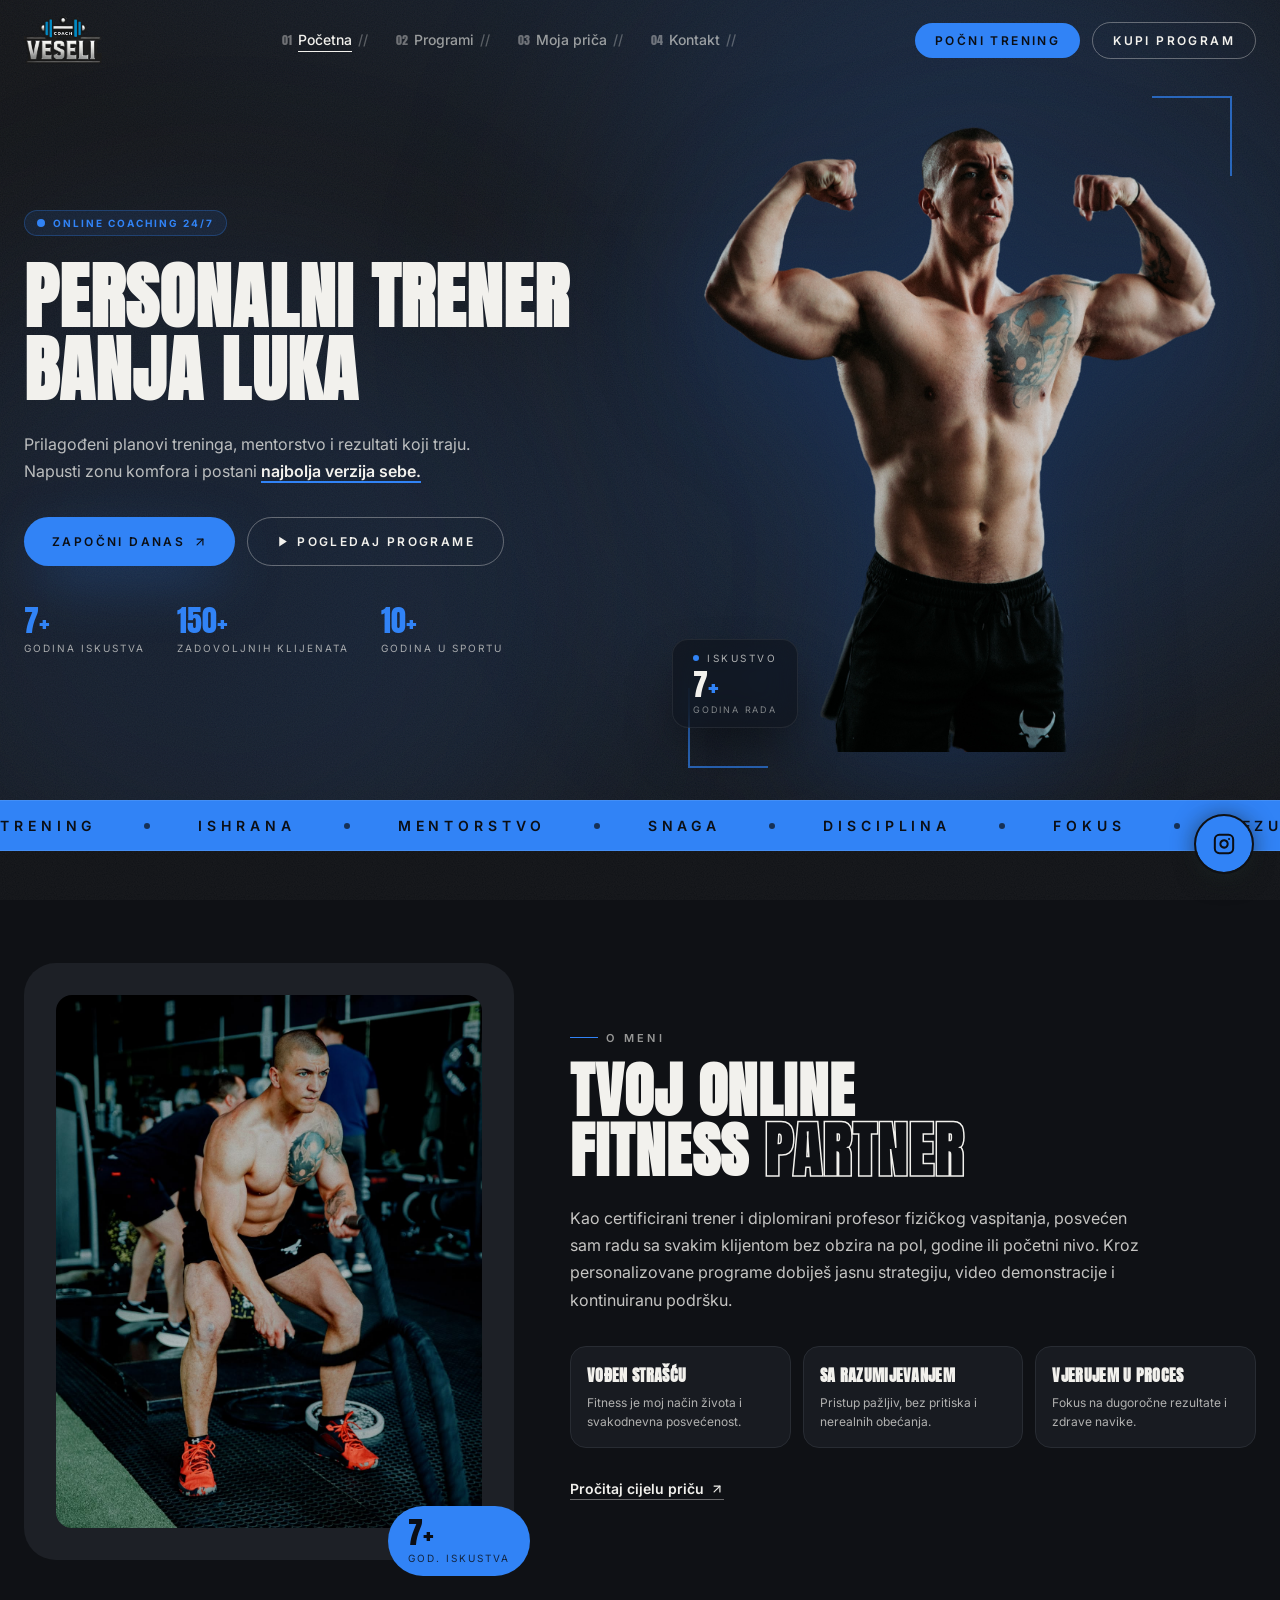
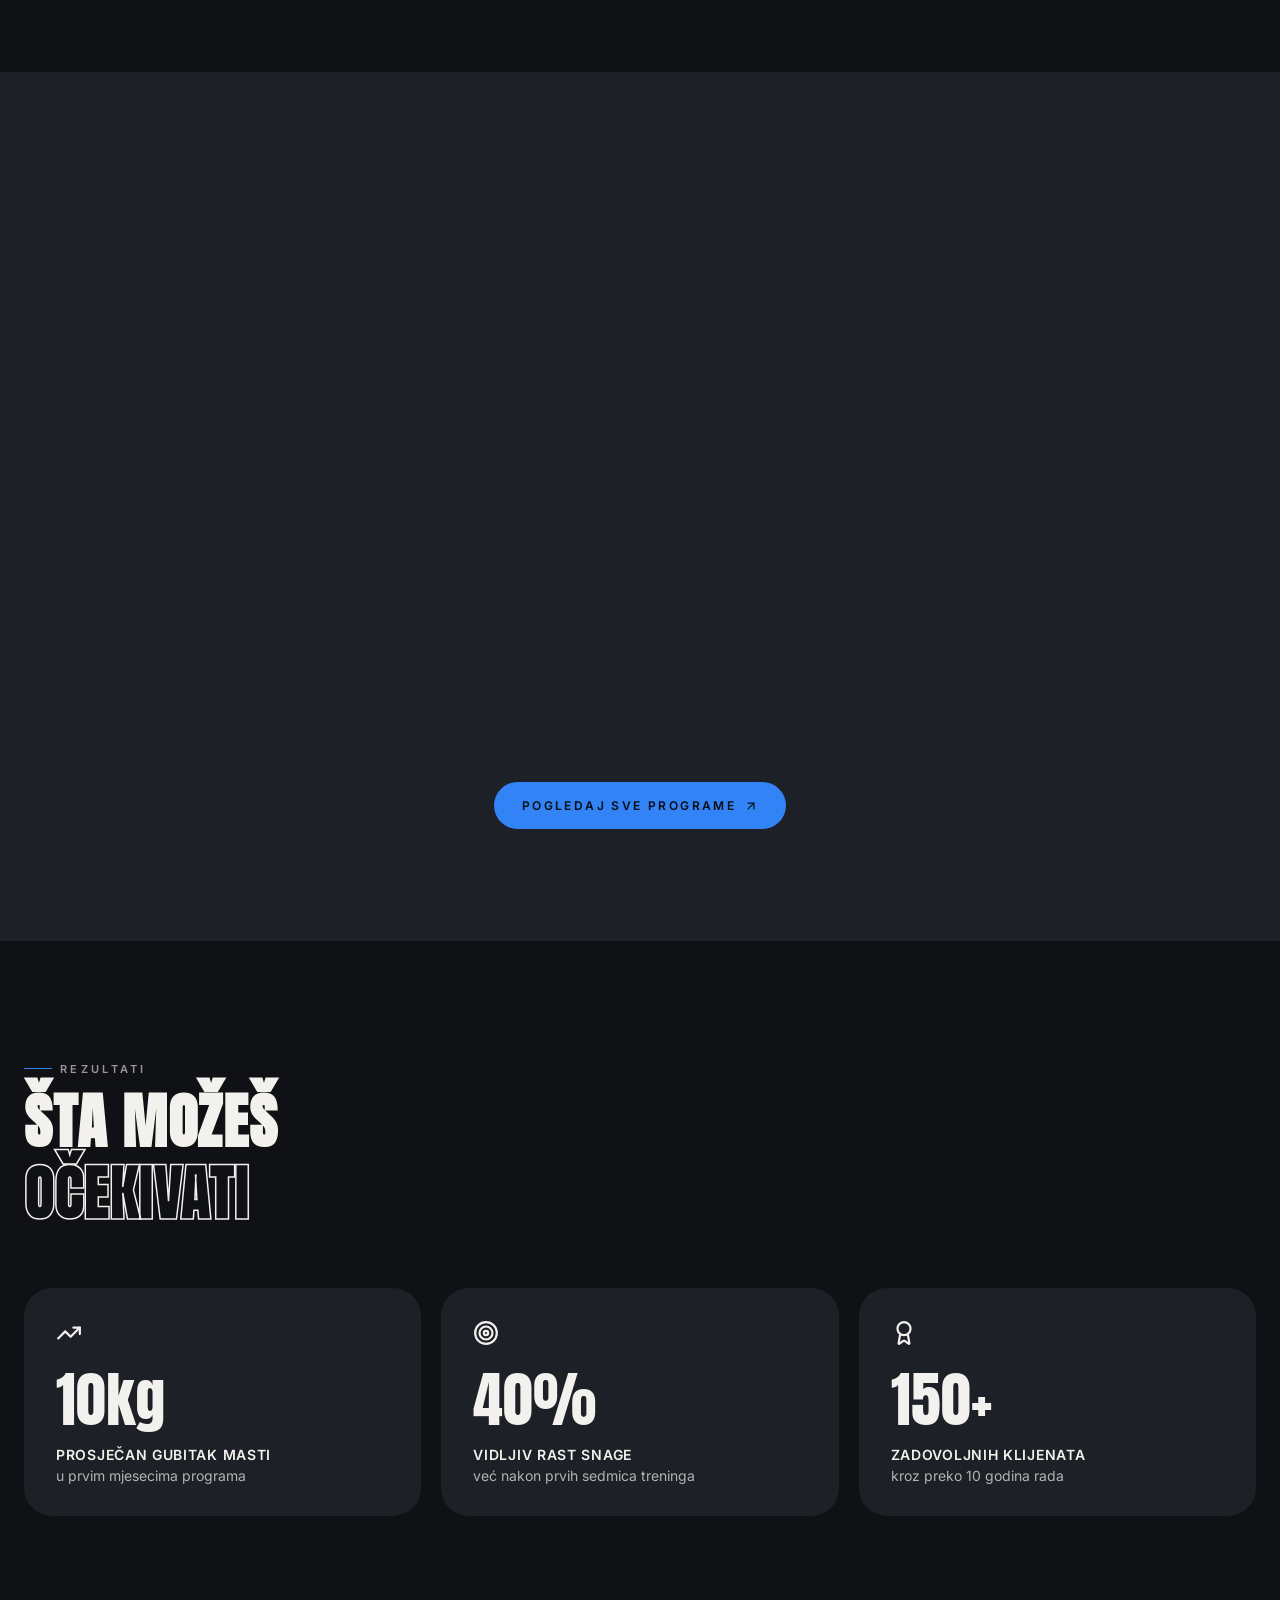
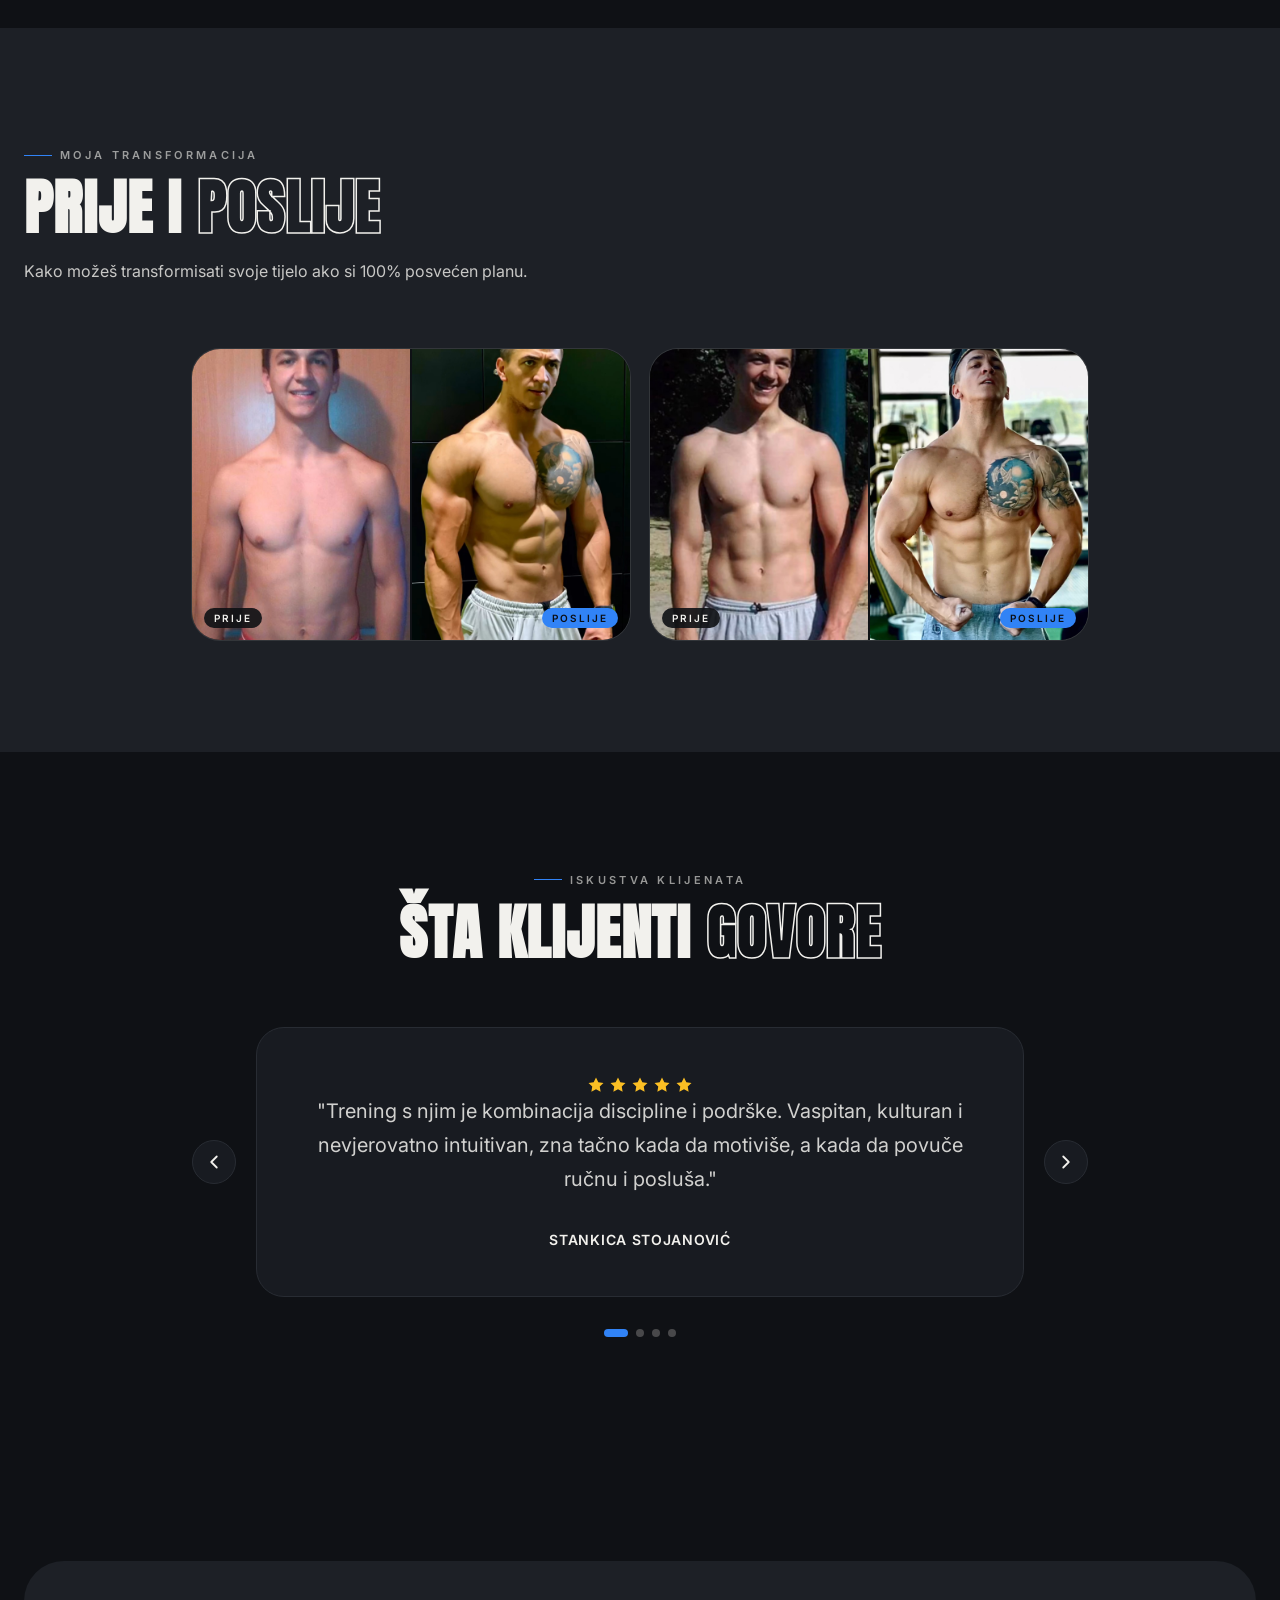
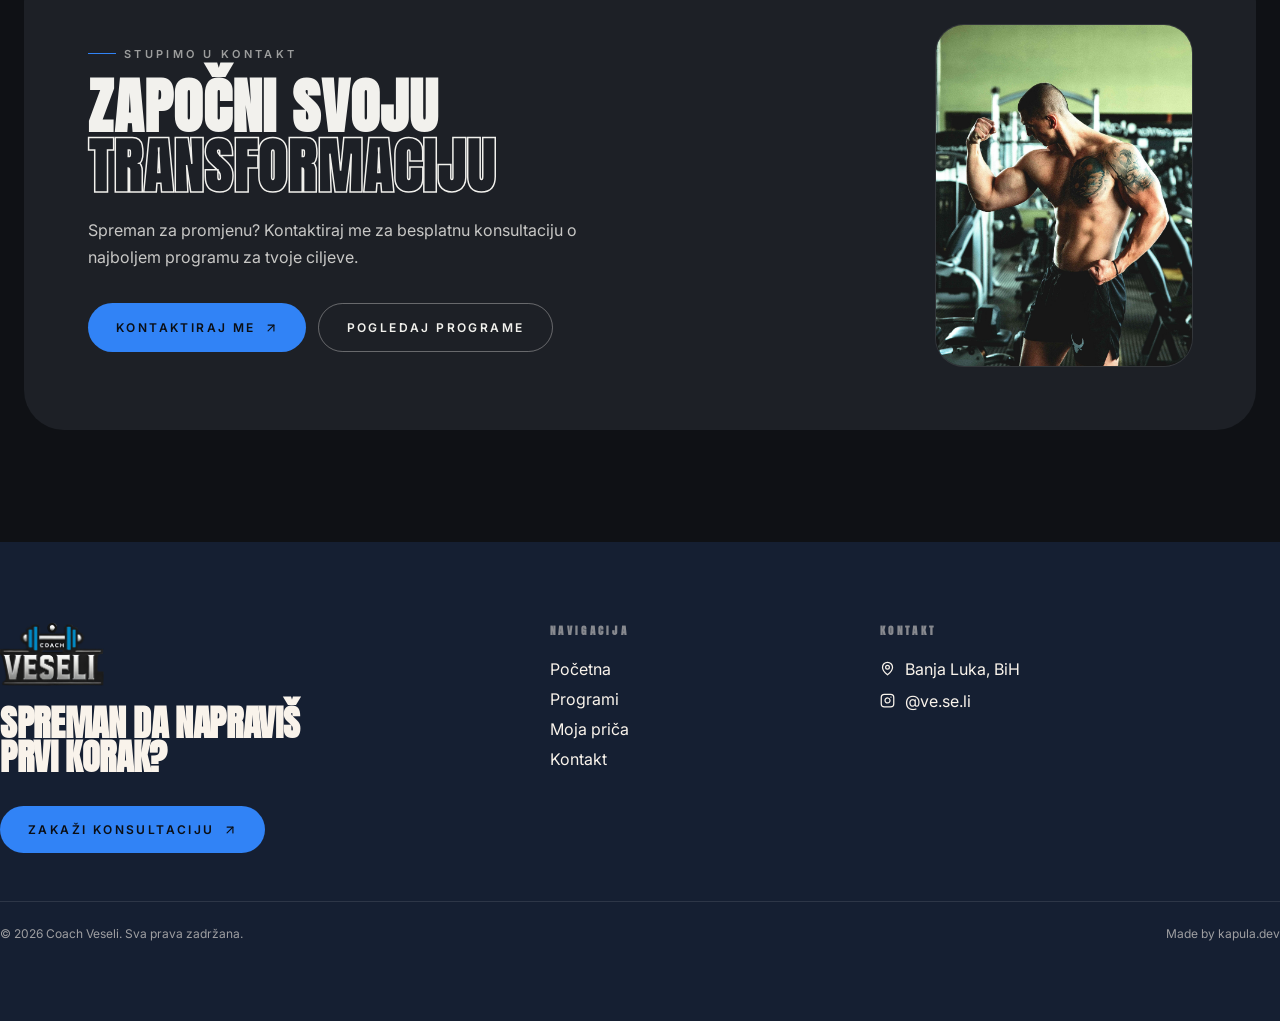
==== commit 2f4f1533: "Veseli v2.0" ====
--- a/index.html
+++ b/index.html
@@ -130,7 +130,7 @@
         <div class="container about-teaser-grid">
             <div class="about-teaser-img-wrap reveal reveal-scale">
                 <div class="about-teaser-panel panel-sage">
-                    <img src="assets/img/about-portrait.png" alt="Coach Veseli" loading="lazy" />
+                    <img src="assets/img/about-me.jpg" alt="Coach Veseli" loading="lazy" />
                     <div class="about-teaser-badge">
                     <p class="big">7+</p>
                     <p class="small">god. iskustva</p>
@@ -139,7 +139,7 @@
             </div>
             <div class="reveal d-1">
                 <span class="section-label">O Meni</span>
-                <h2 class="display-xl" style="font-size:2rem;margin-top:1rem;margin-bottom:1.5rem;">Tvoj online<br />fitness <span class="text-outline">partner</span></h2>
+                <h2 class="display-xl about-teaser-title">Tvoj online<br />fitness <span class="text-outline">partner</span></h2>
                 <p style="color:hsl(var(--foreground)/0.8);line-height:1.7;margin-bottom:1.25rem;max-width:36rem;">
                     Kao certificirani trener i diplomirani profesor fizičkog vaspitanja, posvećen sam radu sa svakim klijentom bez obzira na pol, godine ili početni nivo. Kroz personalizovane programe dobiješ jasnu strategiju, video demonstracije i kontinuiranu podršku.
                 </p>
@@ -169,7 +169,7 @@
         <div class="container">
             <div class="section-head reveal">
                 <span class="section-label">Moje Usluge</span>
-                <h2 class="display-xl" style="font-size:2.5rem;">Šta <span class="text-outline">nudim?</span></h2>
+                <h2 class="display-xl services-title">Šta <span class="text-outline">nudim?</span></h2>
                 <p>Personalizovani online coaching koji kombinuje treninge, ishranu i mentorstvo. Sve potrebno za stvarnu transformaciju – na jednom mjestu.</p>
             </div>
 
@@ -228,7 +228,7 @@
         <div class="container">
             <div class="section-head reveal">
                 <span class="section-label">Rezultati</span>
-                <h2 class="display-xl" style="font-size:2.5rem;">Šta možeš<br /><span class="text-outline" style="display:inline-block;margin-top:0.75rem;">očekivati</span></h2>
+                <h2 class="display-xl stats-title">Šta možeš<br /><span class="text-outline" style="display:inline-block;margin-top:0.75rem;">očekivati</span></h2>
             </div>
 
             <div class="stats-grid">
@@ -259,7 +259,7 @@
         <div class="container">
             <div class="section-head reveal">
                 <span class="section-label">Moja Transformacija</span>
-                <h2 class="display-xl" style="font-size:2.5rem;">Prije i <span class="text-outline">poslije</span></h2>
+                <h2 class="display-xl transform-title">Prije i <span class="text-outline">poslije</span></h2>
                 <p>Kako možeš transformisati svoje tijelo ako si 100% posvećen planu.</p>
             </div>
 
@@ -293,7 +293,7 @@
         <div class="container">
             <div class="section-head center reveal">
                 <span class="section-label center">Iskustva Klijenata</span>
-                <h2 class="display-xl" style="font-size:2.5rem;">Šta klijenti <span class="text-outline">govore</span></h2>
+                <h2 class="display-xl testi-title">Šta klijenti <span class="text-outline">govore</span></h2>
             </div>
 
             <div class="testi-wrap">
@@ -380,7 +380,7 @@
                 <div class="final-cta-grid">
                     <div>
                         <span class="section-label">Stupimo u Kontakt</span>
-                        <h2 class="display-xl" style="font-size:2.5rem;margin-top:1rem;">Započni svoju<br /><span class="text-outline">transformaciju</span></h2>
+                        <h2 class="display-xl cta-title" style="margin-top:1rem;">Započni svoju<br /><span class="text-outline">transformaciju</span></h2>
                         <p style="color:hsl(var(--foreground)/0.8);margin-top:1.25rem;max-width:32rem;line-height:1.7;">Spreman za promjenu? Kontaktiraj me za besplatnu konsultaciju o najboljem programu za tvoje ciljeve.</p>
                         <div class="hero-actions" style="margin-top:2rem;">
                             <a href="kontakt/" class="btn btn-primary">
--- a/assets/css/style.css
+++ b/assets/css/style.css
@@ -389,6 +389,23 @@
 }
 .about-teaser-badge .big { font-family: var(--font-display); font-size: 1.875rem; line-height: 1; }
 .about-teaser-badge .small { font-size: 10px; text-transform: uppercase; letter-spacing: 0.2em; opacity: 0.8; margin-top: 0.25rem; }
+.about-teaser-title { margin-top: 1rem; margin-bottom: 1.5rem; }
+.about-teaser-title,
+.services-title,
+.stats-title,
+.transform-title,
+.testi-title,
+.cta-title,
+.section-subtitle { font-size: 2.5rem; }
+@media (min-width: 768px) {
+  .about-teaser-title,
+  .services-title,
+  .stats-title,
+  .transform-title,
+  .testi-title,
+  .cta-title,
+  .section-subtitle { font-size: 3.75rem; line-height: 1; }
+}
 
 .value-grid { display: grid; grid-template-columns: 1fr; gap: 0.75rem; margin-top: 2rem; }
 @media (min-width: 640px) { .value-grid { grid-template-columns: repeat(3,1fr); } }
@@ -513,27 +530,27 @@
 .site-footer { background: hsl(220 40% 14%); color: hsl(35 55% 95%); }
 .footer-inner { padding: 4rem 0 5rem; }
 @media (min-width: 768px) { .footer-inner { padding: 5rem 0; } }
-.footer-grid { display: grid; grid-template-columns: 1fr; gap: 2.5rem; margin-bottom: 3rem; text-align: center; }
-@media (min-width: 768px) { .footer-grid { grid-template-columns: repeat(12,1fr); text-align: left; } }
+.footer-grid { display: grid; grid-template-columns: 1fr; gap: 2.5rem; margin-bottom: 3rem; text-align: center; max-width: 28rem; margin-left: auto; margin-right: auto; }
+@media (min-width: 1024px) { .footer-grid { grid-template-columns: repeat(12,1fr); text-align: left; max-width: none; margin-left: 0; margin-right: 0; } }
 .footer-col-1 { grid-column: span 5; }
 .footer-col-1 img { height: 3.5rem; margin: 0 auto 1.25rem; }
-@media (min-width: 768px) { .footer-col-1 img { height: 4rem; margin: 0 0 1.25rem; } }
+@media (min-width: 1024px) { .footer-col-1 img { height: 4rem; margin: 0 0 1.25rem; } }
 .footer-col-1 h2 { font-size: 1.875rem; text-transform: uppercase; line-height: 0.95; margin-bottom: 1rem; max-width: 28rem; margin-left: auto; margin-right: auto; }
-@media (min-width: 768px) { .footer-col-1 h2 { font-size: 2.25rem; margin-left: 0; } }
+@media (min-width: 1024px) { .footer-col-1 h2 { font-size: 2.25rem; margin-left: 0; } }
 .footer-col-2 { grid-column: span 3; }
 .footer-col-3 { grid-column: span 4; }
 .footer-heading { font-size: 11px; font-weight: 600; letter-spacing: 0.3em; text-transform: uppercase; opacity: 0.5; margin-bottom: 1.25rem; }
 .footer-links { display: flex; flex-direction: column; gap: 0.625rem; align-items: center; }
-@media (min-width: 768px) { .footer-links { align-items: flex-start; } }
+@media (min-width: 1024px) { .footer-links { align-items: flex-start; } }
 .footer-links a { font-size: 1rem; transition: opacity 0.2s ease; }
 .footer-links a:hover { opacity: 0.6; }
 .footer-contact { display: flex; flex-direction: column; gap: 0.75rem; align-items: center; }
-@media (min-width: 768px) { .footer-contact { align-items: flex-start; } }
+@media (min-width: 1024px) { .footer-contact { align-items: flex-start; } }
 .footer-contact-row { display: flex; align-items: center; gap: 0.625rem; }
 .footer-contact-row a { transition: opacity 0.2s ease; }
 .footer-contact-row a:hover { opacity: 0.6; }
-.footer-bottom { border-top: 1px solid rgba(255,255,255,0.1); padding-top: 1.5rem; display: flex; flex-direction: column; align-items: center; justify-content: space-between; gap: 0.75rem; }
-@media (min-width: 640px) { .footer-bottom { flex-direction: row; } }
+.footer-bottom { border-top: 1px solid rgba(255,255,255,0.1); padding-top: 1.5rem; display: flex; flex-direction: column; align-items: center; justify-content: space-between; gap: 0.75rem; text-align: center; }
+@media (min-width: 1024px) { .footer-bottom { flex-direction: row; text-align: left; } }
 .footer-bottom p, .footer-bottom a { font-size: 0.75rem; opacity: 0.6; }
 .footer-bottom a:hover { opacity: 1; }
 
@@ -682,7 +699,7 @@
 
 .about-cta { text-align: center; max-width: 42rem; margin: 0 auto; }
 .about-cta h2 { font-size: 2.25rem; margin-bottom: 1.25rem; }
-@media (min-width: 768px) { .about-cta h2 { font-size: 3.75rem; } }
+@media (min-width: 768px) { .about-cta h2 { font-size: 3.75rem; line-height: 1; } }
 .about-cta p { color: hsl(var(--foreground) / 0.75); margin-bottom: 2rem; }
 .about-cta .actions { display: flex; flex-direction: column; gap: 0.75rem; justify-content: center; }
 @media (min-width: 640px) { .about-cta .actions { flex-direction: row; } }
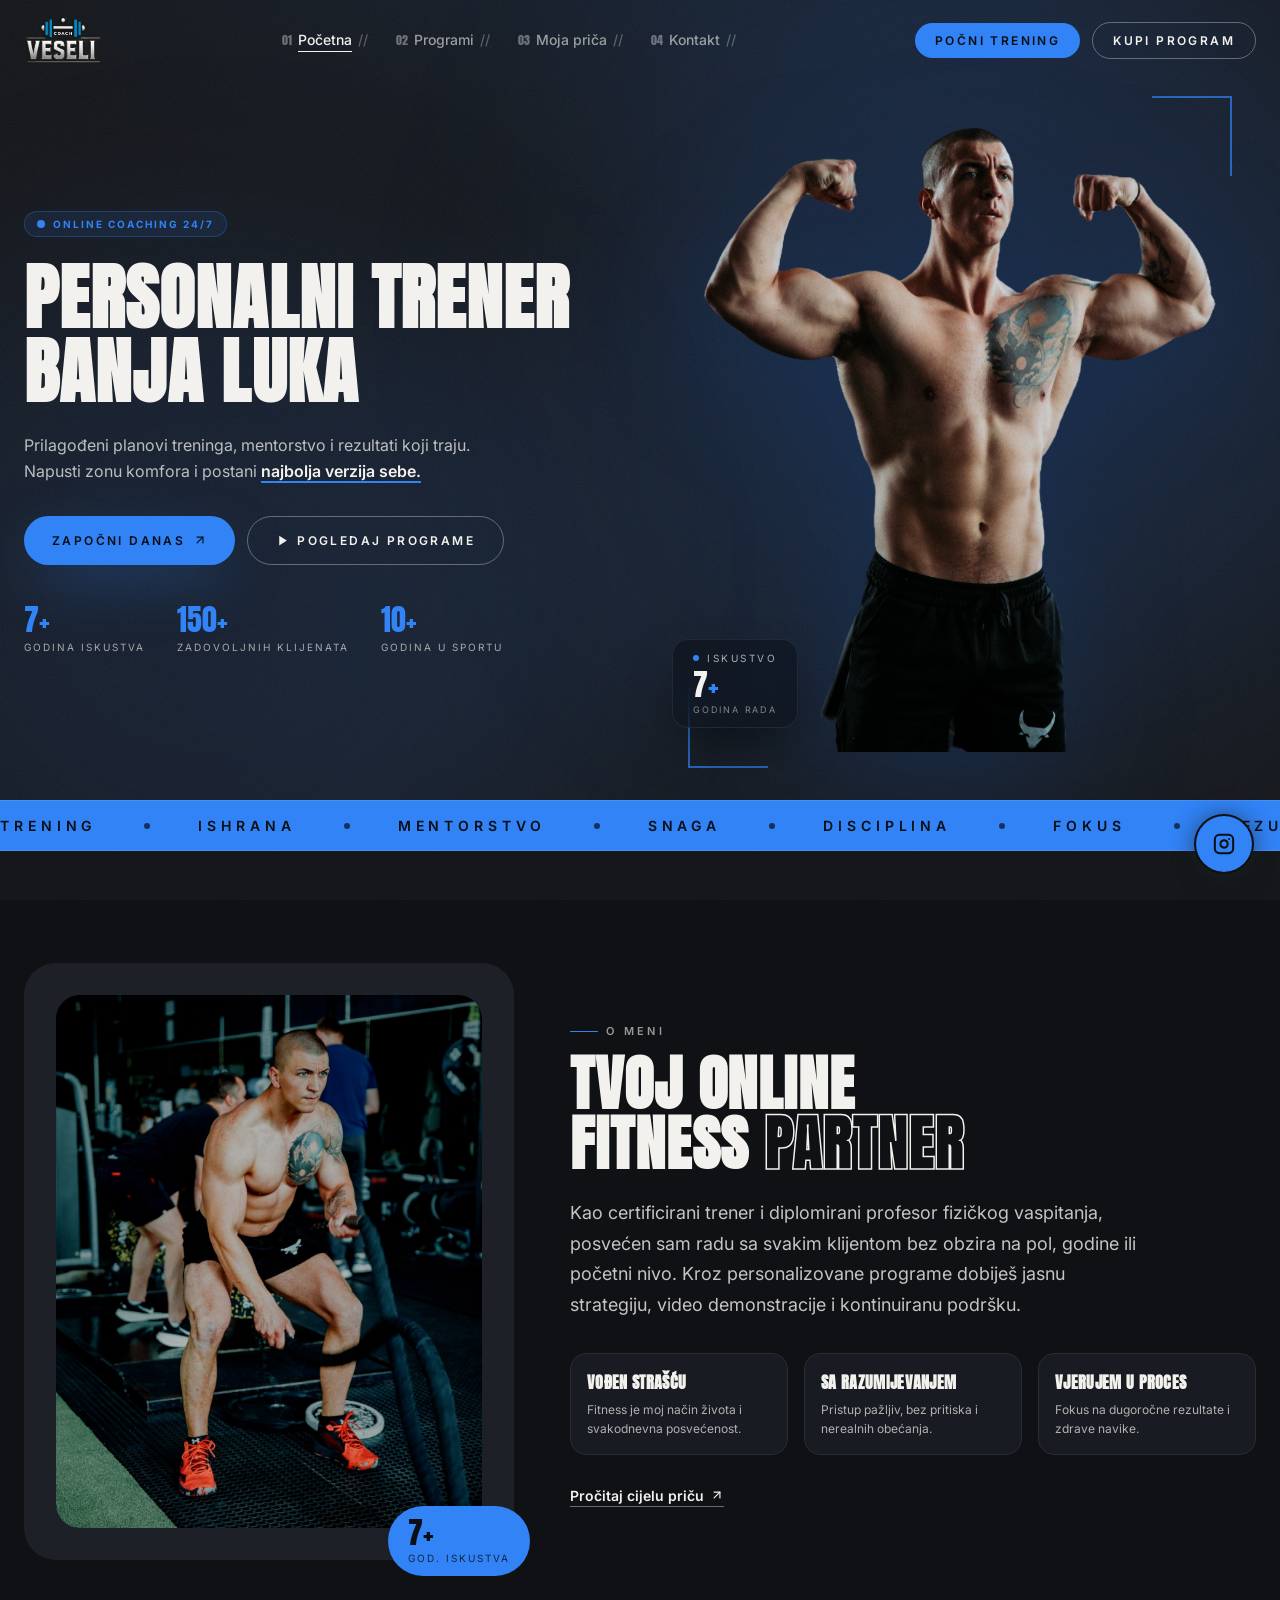
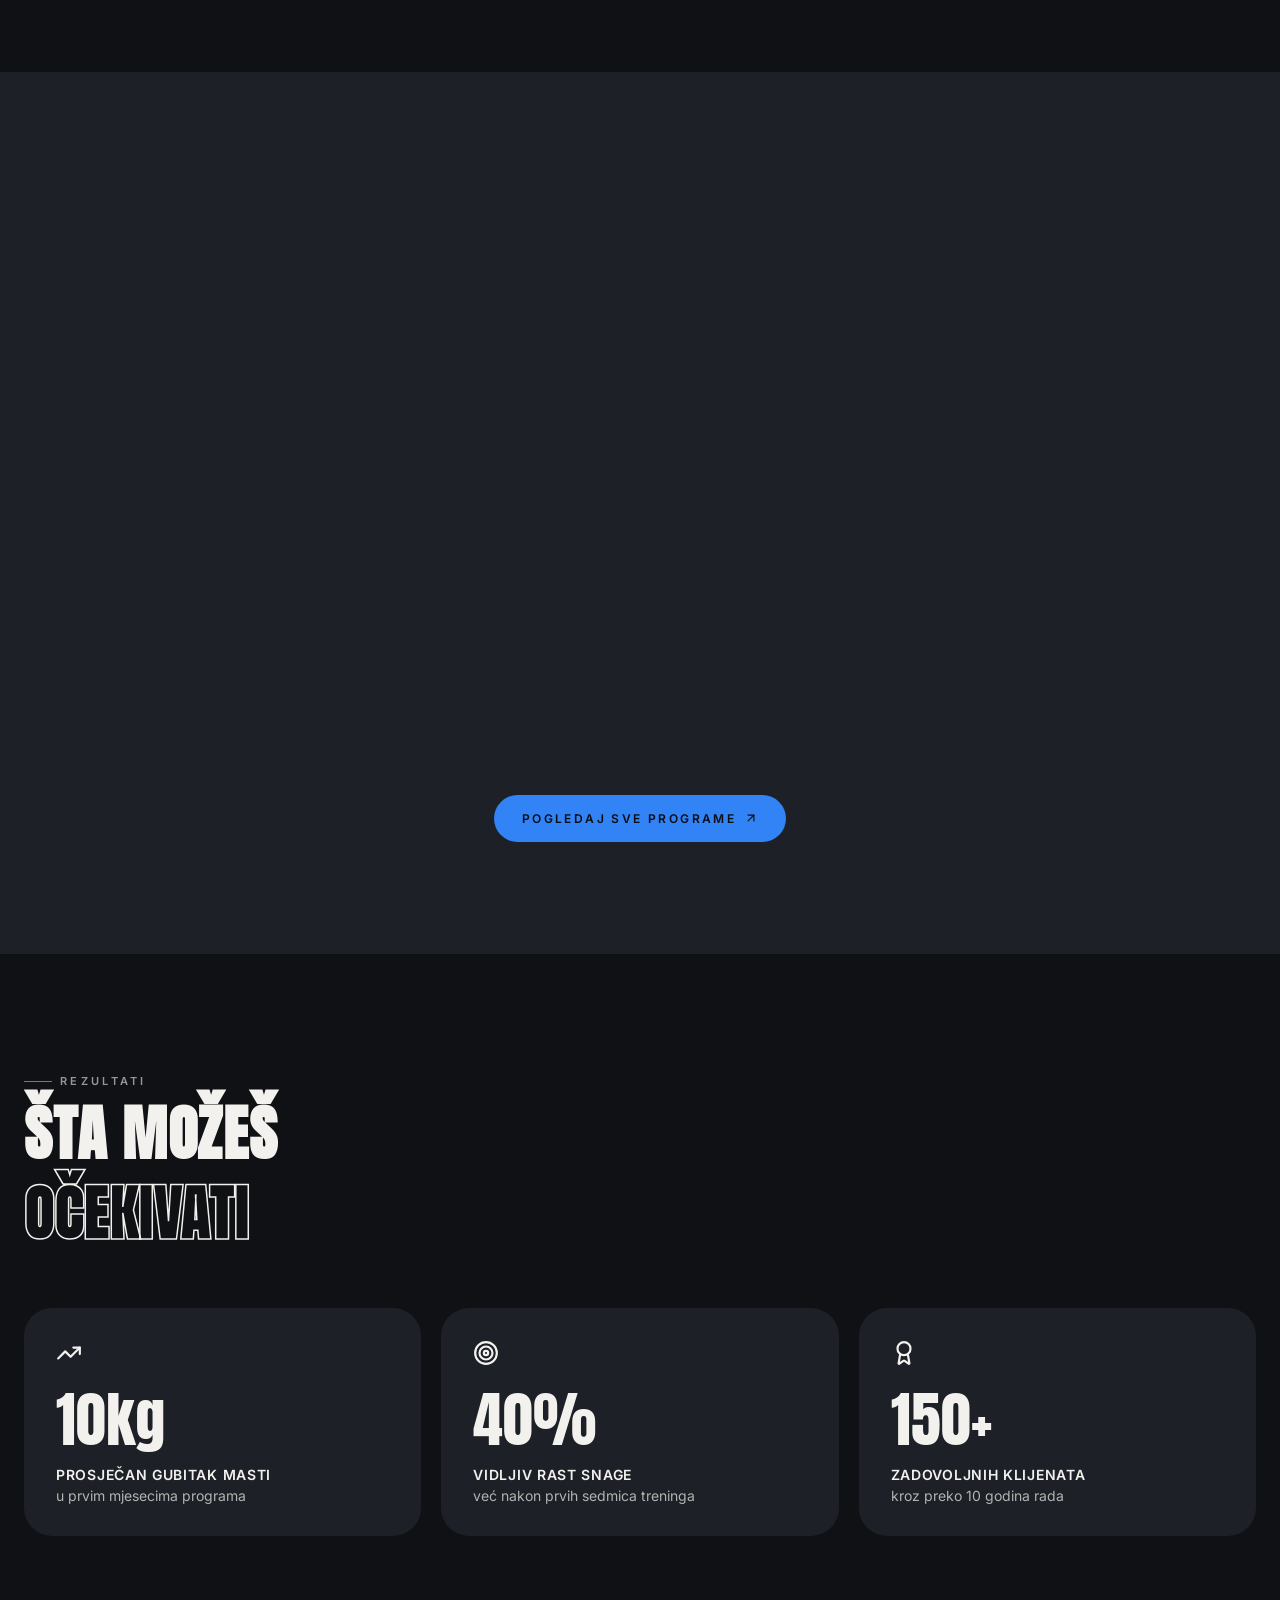
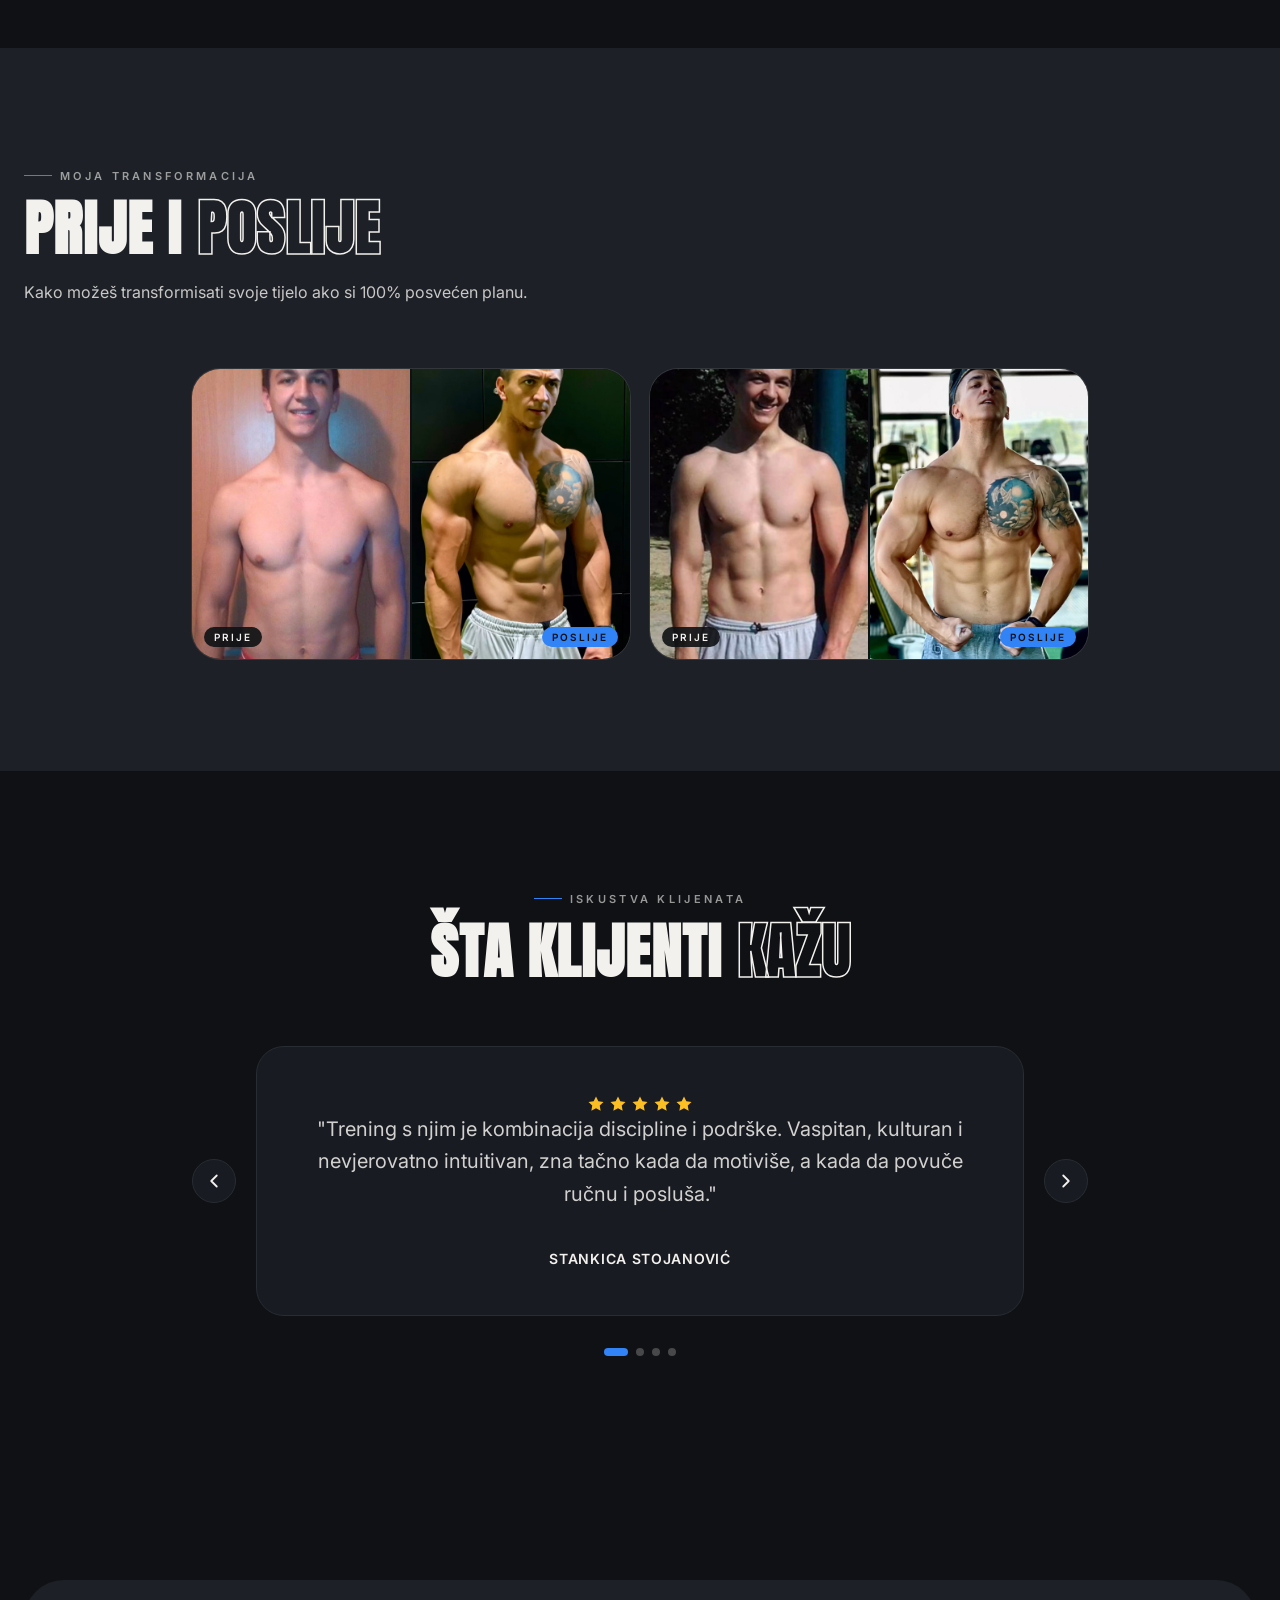
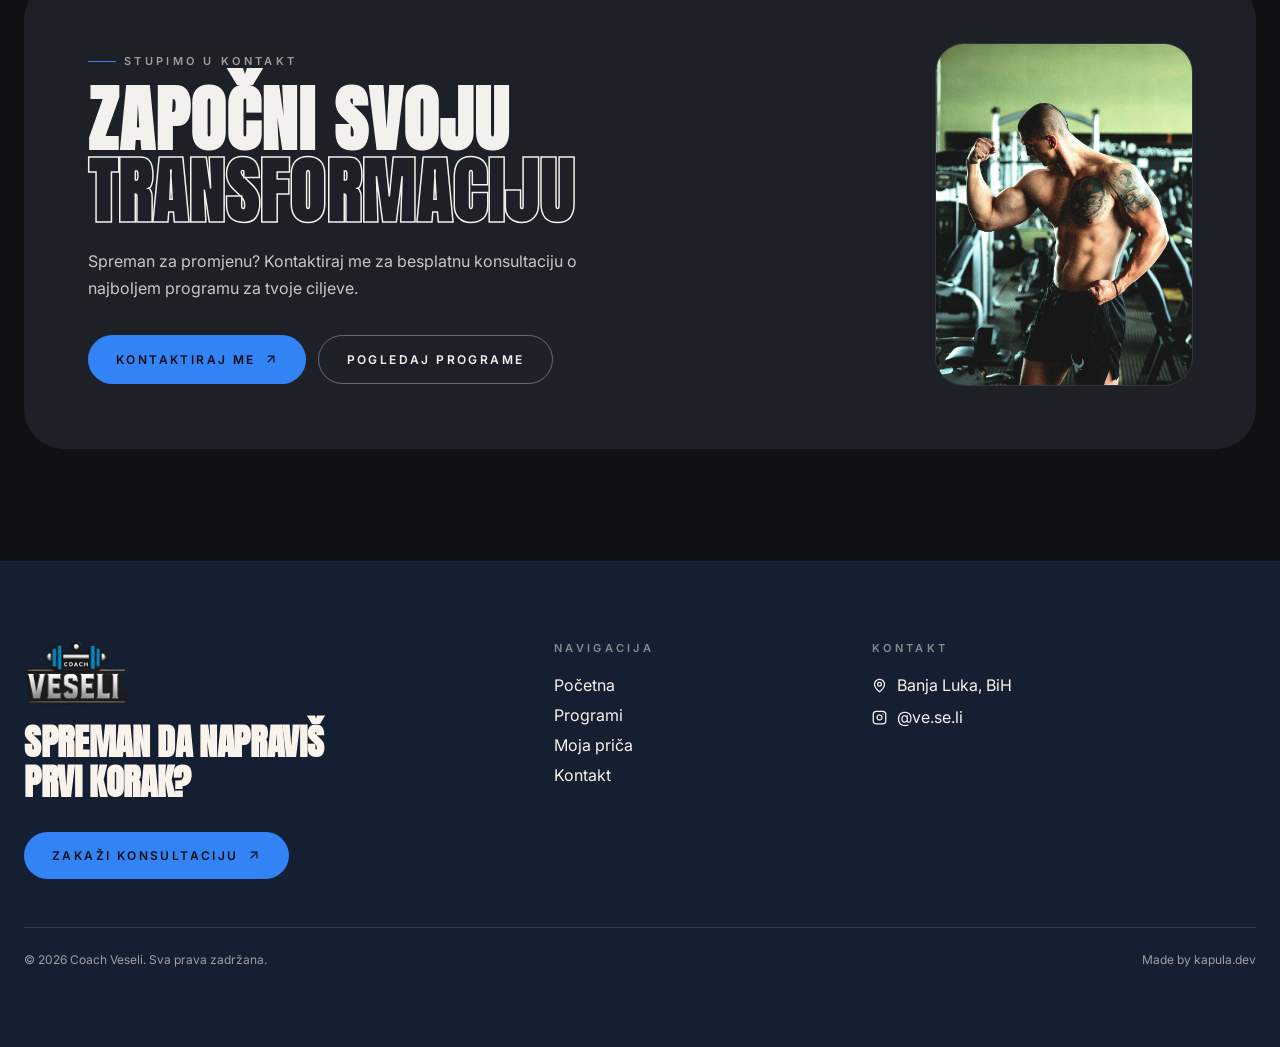
==== commit 968449d2: "Veseli v2.1 - prepravljen footer" ====
--- a/index.html
+++ b/index.html
@@ -140,7 +140,7 @@
             <div class="reveal d-1">
                 <span class="section-label">O Meni</span>
                 <h2 class="display-xl about-teaser-title">Tvoj online<br />fitness <span class="text-outline">partner</span></h2>
-                <p style="color:hsl(var(--foreground)/0.8);line-height:1.7;margin-bottom:1.25rem;max-width:36rem;">
+                <p style="color:hsl(var(--foreground)/0.8);line-height:1.7;font-size:1.125rem;margin-bottom:1rem;max-width:36rem;">
                     Kao certificirani trener i diplomirani profesor fizičkog vaspitanja, posvećen sam radu sa svakim klijentom bez obzira na pol, godine ili početni nivo. Kroz personalizovane programe dobiješ jasnu strategiju, video demonstracije i kontinuiranu podršku.
                 </p>
 
@@ -228,7 +228,7 @@
         <div class="container">
             <div class="section-head reveal">
                 <span class="section-label">Rezultati</span>
-                <h2 class="display-xl stats-title">Šta možeš<br /><span class="text-outline" style="display:inline-block;margin-top:0.75rem;">očekivati</span></h2>
+                <h2 class="display-xl stats-title">Šta možeš<br /><span class="text-outline stats-title-line2" style="display:inline-block;">očekivati</span></h2>
             </div>
 
             <div class="stats-grid">
@@ -293,7 +293,7 @@
         <div class="container">
             <div class="section-head center reveal">
                 <span class="section-label center">Iskustva Klijenata</span>
-                <h2 class="display-xl testi-title">Šta klijenti <span class="text-outline">govore</span></h2>
+                <h2 class="display-xl testi-title">Šta klijenti <span class="text-outline">kažu</span></h2>
             </div>
 
             <div class="testi-wrap">
@@ -378,7 +378,7 @@
         <div class="container">
             <div class="final-cta-panel panel-sage reveal">
                 <div class="final-cta-grid">
-                    <div>
+                    <div class="final-cta-text">
                         <span class="section-label">Stupimo u Kontakt</span>
                         <h2 class="display-xl cta-title" style="margin-top:1rem;">Započni svoju<br /><span class="text-outline">transformaciju</span></h2>
                         <p style="color:hsl(var(--foreground)/0.8);margin-top:1.25rem;max-width:32rem;line-height:1.7;">Spreman za promjenu? Kontaktiraj me za besplatnu konsultaciju o najboljem programu za tvoje ciljeve.</p>
@@ -408,7 +408,7 @@
                     <a href="index.html" style="display:inline-flex;align-items:center;">
                         <img src="assets/img/logo-veseli.jpg" alt="Coach Veseli" />
                     </a>
-                    <h2>Spreman da napraviš<br />prvi korak?</h2>
+                    <h2>Spreman da napraviš<br /><span class="line2">prvi korak?</span></h2>
                     <a href="kontakt/" class="btn btn-primary" style="margin-top:1rem;">
                     Zakaži konsultaciju
                     <svg width="14" height="14" viewBox="0 0 24 24" fill="none" stroke="currentColor" stroke-width="2" stroke-linecap="round" stroke-linejoin="round"><path d="M7 7h10v10"/><path d="M7 17 17 7"/></svg>
--- a/assets/css/style.css
+++ b/assets/css/style.css
@@ -286,9 +286,9 @@
   padding-top: 5rem;
   padding-bottom: 3rem;
 }
-@media (min-width: 768px) { .hero-grid { padding-top: 6rem; } }
+@media (min-width: 768px) { .hero-grid { padding-top: 7rem; } }
 @media (min-width: 1024px) {
-  .hero-grid { grid-template-columns: 1fr 1fr; gap: 3rem; padding-top: 7rem; }
+  .hero-grid { grid-template-columns: 1fr 1fr; gap: 3rem; }
 }
 
 .hero-left { position: relative; z-index: 10; order: 2; }
@@ -305,12 +305,12 @@
 .pill-badge span.txt { font-size: 10px; font-weight: 700; text-transform: uppercase; letter-spacing: 0.2em; color: var(--c-primary); }
 
 .hero-title { font-size: 2rem; }
-@media (min-width: 480px) { .hero-title { font-size: 2.5rem; } }
+@media (min-width: 640px) { .hero-title { font-size: 2.5rem; } }
 @media (min-width: 768px) { .hero-title { font-size: 3.25rem; } }
 @media (min-width: 1024px) { .hero-title { font-size: 3.75rem; } }
 @media (min-width: 1280px) { .hero-title { font-size: 4.5rem; } }
 
-.hero-desc { color: hsl(var(--foreground) / 0.75); margin-top: 1.5rem; max-width: 28rem; line-height: 1.7; }
+.hero-desc { color: hsl(var(--foreground) / 0.75); margin-top: 1.5rem; max-width: 28rem; line-height: 1.625; }
 .hero-desc .hl { font-weight: 600; text-decoration: underline; text-decoration-color: var(--c-primary); text-decoration-thickness: 2px; text-underline-offset: 4px; color: var(--c-fg); }
 
 .hero-actions { display: flex; flex-direction: column; gap: 0.75rem; margin-top: 2rem; }
@@ -373,7 +373,7 @@
 @media (min-width: 768px) { .section-head { margin-bottom: 4rem; } }
 .section-head.center { margin-left: auto; margin-right: auto; text-align: center; }
 .section-head h2 { color: var(--c-fg); margin-top: 1rem; }
-.section-head p { color: hsl(var(--foreground) / 0.8); margin-top: 1.25rem; line-height: 1.7; }
+.section-head p { color: hsl(var(--foreground) / 0.8); margin-top: 1.25rem; line-height: 1.625; }
 
 /* ============ ABOUT TEASER ============ */
 .about-teaser-grid { display: grid; grid-template-columns: 1fr; gap: 2.5rem; align-items: center; }
@@ -381,7 +381,7 @@
 .about-teaser-img-wrap { position: relative; }
 .about-teaser-panel { position: relative; border-radius: 2rem; padding: 1.5rem; }
 @media (min-width: 768px) { .about-teaser-panel { padding: 2rem; } }
-.about-teaser-panel img { width: 100%; border-radius: 1rem; object-fit: cover; aspect-ratio: 4/5; }
+.about-teaser-panel img { width: 100%; border-radius: 1.5rem; object-fit: cover; aspect-ratio: 4/5; }
 .about-teaser-badge {
   position: absolute; bottom: -1rem; right: -1rem;
   background: var(--c-primary); color: var(--c-primary-fg);
@@ -389,16 +389,17 @@
 }
 .about-teaser-badge .big { font-family: var(--font-display); font-size: 1.875rem; line-height: 1; }
 .about-teaser-badge .small { font-size: 10px; text-transform: uppercase; letter-spacing: 0.2em; opacity: 0.8; margin-top: 0.25rem; }
-.about-teaser-title { margin-top: 1rem; margin-bottom: 1.5rem; }
-.about-teaser-title,
+.about-teaser-title { margin-top: 1rem; margin-bottom: 1.5rem; font-size: 1.875rem; }
+@media (min-width: 768px) { .about-teaser-title { font-size: 3rem; } }
+@media (min-width: 1024px) { .about-teaser-title { font-size: 3.75rem; line-height: 1; } }
+
 .services-title,
 .stats-title,
 .transform-title,
 .testi-title,
 .cta-title,
-.section-subtitle { font-size: 2.5rem; }
+.section-subtitle { font-size: 2.25rem; }
 @media (min-width: 768px) {
-  .about-teaser-title,
   .services-title,
   .stats-title,
   .transform-title,
@@ -406,8 +407,14 @@
   .cta-title,
   .section-subtitle { font-size: 3.75rem; line-height: 1; }
 }
-
-.value-grid { display: grid; grid-template-columns: 1fr; gap: 0.75rem; margin-top: 2rem; }
+@media (min-width: 1024px) {
+  .services-title,
+  .cta-title { font-size: 4.5rem; }
+}
+.stats-title-line2 { margin-top: 0.75rem; }
+@media (min-width: 768px) { .stats-title-line2 { margin-top: 1.25rem; } }
+
+.value-grid { display: grid; grid-template-columns: 1fr; gap: 1rem; margin-top: 2rem; }
 @media (min-width: 640px) { .value-grid { grid-template-columns: repeat(3,1fr); } }
 .value-card { background: var(--c-card); border-radius: 1rem; padding: 1rem; border: 1px solid var(--c-border); }
 .value-card h4 { font-size: 1rem; text-transform: uppercase; letter-spacing: 0.02em; margin-bottom: 0.375rem; }
@@ -435,7 +442,7 @@
 }
 .service-icon svg { color: var(--c-primary-fg); }
 .service-card h3 { font-size: 1.5rem; text-transform: uppercase; letter-spacing: 0.02em; margin-bottom: 0.5rem; }
-@media (min-width: 768px) { .service-card h3 { font-size: 1.75rem; } }
+@media (min-width: 768px) { .service-card h3 { font-size: 1.875rem; } }
 .service-card > p { font-size: 0.875rem; color: hsl(var(--foreground) / 0.7); line-height: 1.6; margin-bottom: 1.25rem; }
 .service-card ul { margin-top: auto; display: flex; flex-direction: column; gap: 0.5rem; }
 .service-card li { display: flex; align-items: flex-start; gap: 0.625rem; font-size: 0.875rem; color: hsl(var(--foreground) / 0.85); }
@@ -503,7 +510,7 @@
 .testi-card.active { opacity: 1; transform: translateX(0); pointer-events: auto; z-index: 2; }
 .testi-card.leaving-left { transform: translateX(-40px); }
 .testi-card svg.quote { color: hsl(var(--foreground) / 0.3); margin-bottom: 1.25rem; }
-.testi-card p.text { color: hsl(var(--foreground) / 0.85); line-height: 1.7; font-size: 1.125rem; flex: 1; }
+.testi-card p.text { color: hsl(var(--foreground) / 0.85); line-height: 1.625; font-size: 1.125rem; flex: 1; }
 @media (min-width: 768px) { .testi-card p.text { font-size: 1.25rem; } }
 .testi-foot { display: flex; flex-direction: column; align-items: center; gap: 0.75rem; margin-top: 2rem; }
 .testi-stars { display: flex; gap: 0.25rem; }
@@ -525,28 +532,41 @@
 .final-cta-img-wrap { position: relative; width: 16rem; transition: transform 0.3s ease; }
 .final-cta-img-wrap:hover { transform: rotate(-3deg) translateY(-6px); }
 .final-cta-img img { width: 100%; height: auto; border-radius: 1.75rem; object-fit: cover; aspect-ratio: 3/4; box-shadow: 0 0 0 1px hsl(var(--foreground) / 0.1); }
+.final-cta-text { text-align: center; }
+.final-cta-text p { margin-left: auto; margin-right: auto; }
+.final-cta-text .hero-actions { align-items: center; justify-content: center; }
+@media (min-width: 1024px) {
+  .final-cta-text { text-align: left; }
+  .final-cta-text p { margin-left: 0; margin-right: 0; }
+  .final-cta-text .hero-actions { align-items: stretch; justify-content: flex-start; }
+}
 
 /* ============ FOOTER ============ */
 .site-footer { background: hsl(220 40% 14%); color: hsl(35 55% 95%); }
-.footer-inner { padding: 4rem 0 5rem; }
-@media (min-width: 768px) { .footer-inner { padding: 5rem 0; } }
+.footer-inner { padding-top: 4rem; padding-bottom: 5rem; }
+@media (min-width: 768px) { .footer-inner { padding-top: 5rem; padding-bottom: 5rem; } }
 .footer-grid { display: grid; grid-template-columns: 1fr; gap: 2.5rem; margin-bottom: 3rem; text-align: center; max-width: 28rem; margin-left: auto; margin-right: auto; }
 @media (min-width: 1024px) { .footer-grid { grid-template-columns: repeat(12,1fr); text-align: left; max-width: none; margin-left: 0; margin-right: 0; } }
-.footer-col-1 { grid-column: span 5; }
 .footer-col-1 img { height: 3.5rem; margin: 0 auto 1.25rem; }
 @media (min-width: 1024px) { .footer-col-1 img { height: 4rem; margin: 0 0 1.25rem; } }
 .footer-col-1 h2 { font-size: 1.875rem; text-transform: uppercase; line-height: 0.95; margin-bottom: 1rem; max-width: 28rem; margin-left: auto; margin-right: auto; }
 @media (min-width: 1024px) { .footer-col-1 h2 { font-size: 2.25rem; margin-left: 0; } }
-.footer-col-2 { grid-column: span 3; }
-.footer-col-3 { grid-column: span 4; }
-.footer-heading { font-size: 11px; font-weight: 600; letter-spacing: 0.3em; text-transform: uppercase; opacity: 0.5; margin-bottom: 1.25rem; }
-.footer-links { display: flex; flex-direction: column; gap: 0.625rem; align-items: center; }
-@media (min-width: 1024px) { .footer-links { align-items: flex-start; } }
+.footer-col-1 h2 .line2 { display: inline-block; margin-top: 0.375rem; }
+@media (min-width: 1024px) {
+  .footer-col-1 { grid-column: span 5; }
+  .footer-col-2 { grid-column: span 3; }
+  .footer-col-3 { grid-column: span 4; }
+}
+.footer-heading { font-family: var(--font-body); font-size: 11px; font-weight: 600; letter-spacing: 0.3em; text-transform: uppercase; opacity: 0.5; margin-bottom: 1.25rem; text-align: center; }
+@media (min-width: 1024px) { .footer-heading { text-align: left; } }
+.footer-links { display: flex; flex-direction: column; gap: 0.625rem; align-items: center; text-align: center; }
+@media (min-width: 1024px) { .footer-links { align-items: flex-start; text-align: left; } }
 .footer-links a { font-size: 1rem; transition: opacity 0.2s ease; }
 .footer-links a:hover { opacity: 0.6; }
-.footer-contact { display: flex; flex-direction: column; gap: 0.75rem; align-items: center; }
-@media (min-width: 1024px) { .footer-contact { align-items: flex-start; } }
-.footer-contact-row { display: flex; align-items: center; gap: 0.625rem; }
+.footer-contact { display: flex; flex-direction: column; gap: 0.75rem; align-items: center; text-align: center; }
+@media (min-width: 1024px) { .footer-contact { align-items: flex-start; text-align: left; } }
+.footer-contact-row { display: flex; align-items: center; justify-content: center; gap: 0.625rem; }
+@media (min-width: 1024px) { .footer-contact-row { justify-content: flex-start; } }
 .footer-contact-row a { transition: opacity 0.2s ease; }
 .footer-contact-row a:hover { opacity: 0.6; }
 .footer-bottom { border-top: 1px solid rgba(255,255,255,0.1); padding-top: 1.5rem; display: flex; flex-direction: column; align-items: center; justify-content: space-between; gap: 0.75rem; text-align: center; }
@@ -637,8 +657,8 @@
 .program-meta span { font-size: 10px; font-weight: 600; text-transform: uppercase; letter-spacing: 0.2em; color: hsl(var(--foreground) / 0.6); }
 .program-meta .sep { color: hsl(var(--foreground) / 0.3); }
 .program-body h2 { font-size: 1.5rem; text-transform: uppercase; letter-spacing: 0.02em; margin-bottom: 0.5rem; }
-.program-body > p { font-size: 0.875rem; color: hsl(var(--foreground) / 0.7); line-height: 1.6; margin-bottom: 1rem; }
-.program-body ul { margin-bottom: 1.25rem; flex: 1; display: flex; flex-direction: column; gap: 0.375rem; }
+.program-body > p { font-size: 0.875rem; color: hsl(var(--foreground) / 0.7); line-height: 1.6; margin-bottom: 1.25rem; }
+.program-body ul { margin-bottom: 1.25rem; flex: 1; display: flex; flex-direction: column; gap: 0.5rem; }
 .program-body li { display: flex; align-items: flex-start; gap: 0.5rem; font-size: 0.75rem; color: hsl(var(--foreground) / 0.85); }
 .program-body li .bullet { color: hsl(var(--foreground) / 0.4); margin-top: 0.125rem; }
 .program-cta {
@@ -657,7 +677,7 @@
 @media (min-width: 768px) { .help-cta { padding: 2.5rem 2.5rem; } }
 .help-cta h3 { font-size: 1.5rem; text-transform: uppercase; margin-bottom: 0.75rem; }
 @media (min-width: 768px) { .help-cta h3 { font-size: 1.875rem; } }
-.help-cta p { color: hsl(var(--foreground) / 0.75); margin-bottom: 1.5rem; max-width: 32rem; margin-left: auto; margin-right: auto; }
+.help-cta p { color: hsl(var(--foreground) / 0.75); margin-bottom: 2rem; max-width: 32rem; margin-left: auto; margin-right: auto; }
 
 /* ============ ABOUT PAGE ============ */
 .about-hero-grid { display: grid; grid-template-columns: 1fr; gap: 2.5rem; align-items: center; }
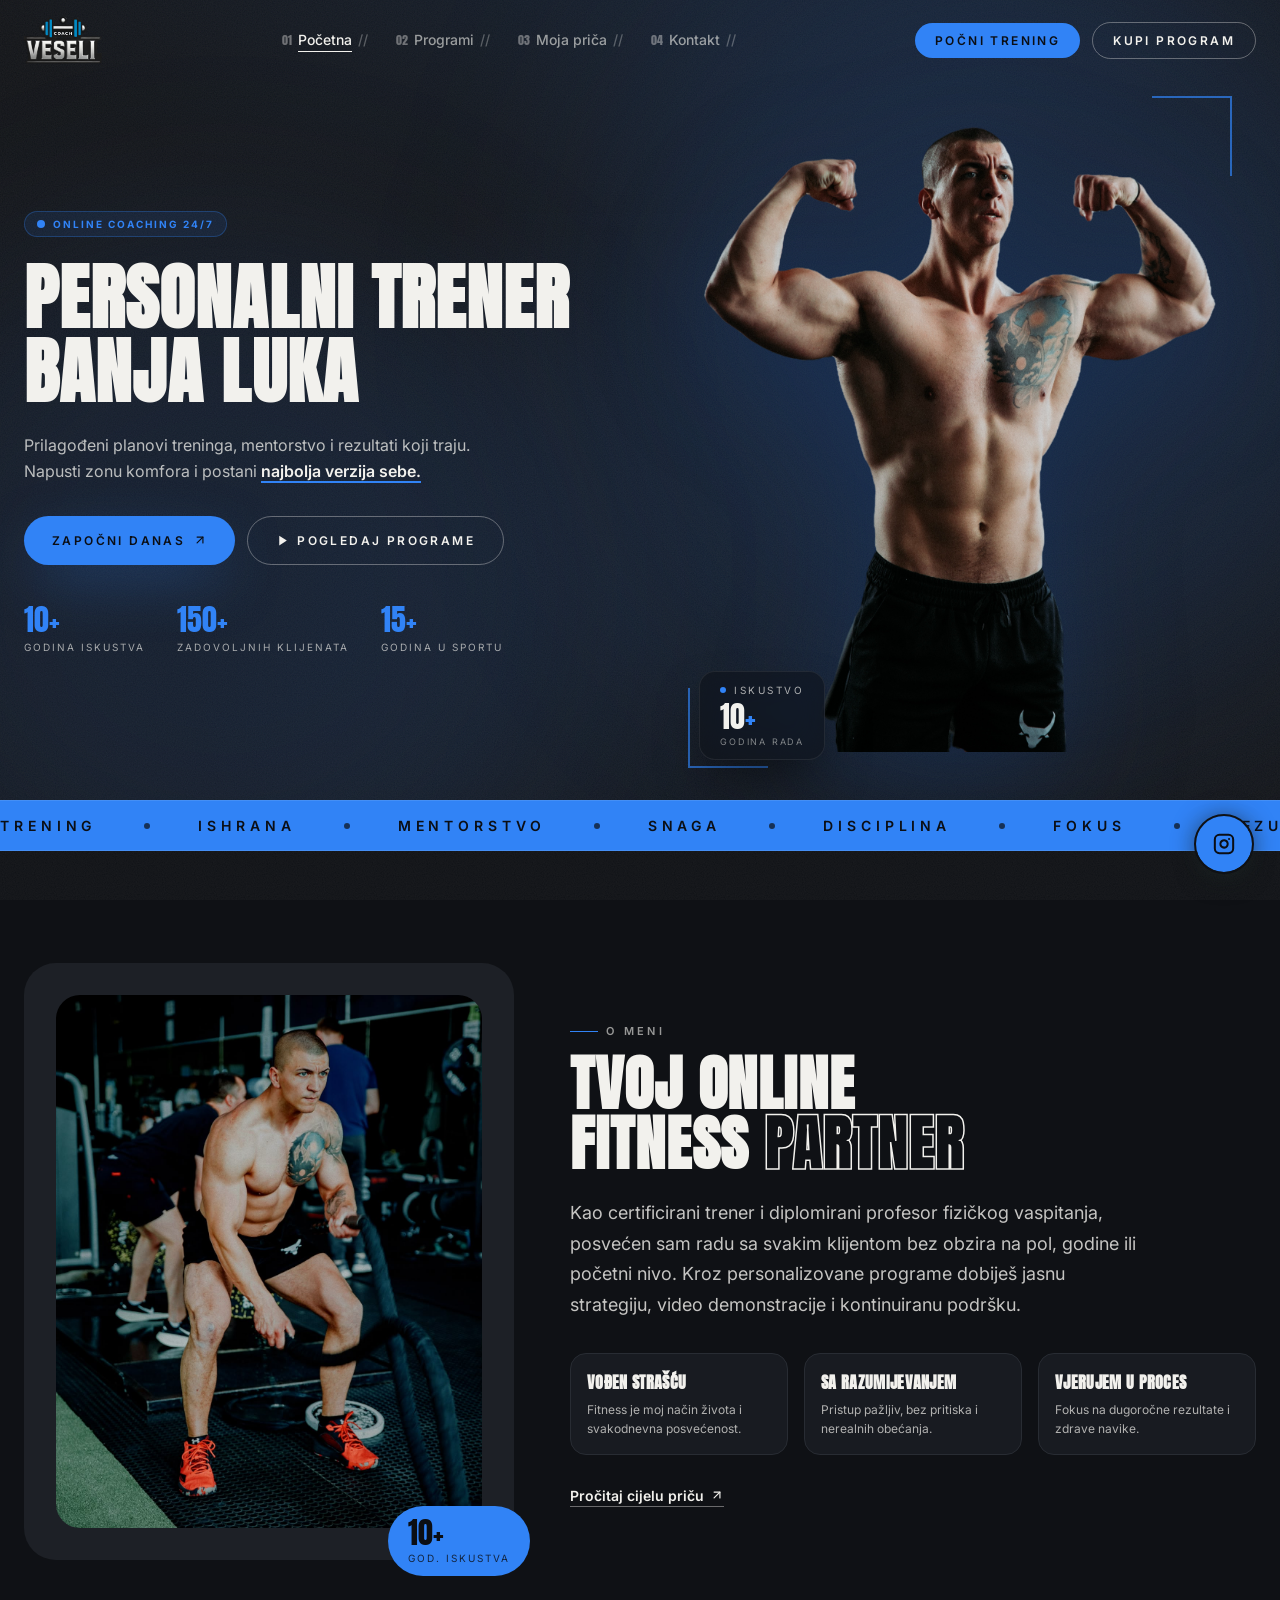
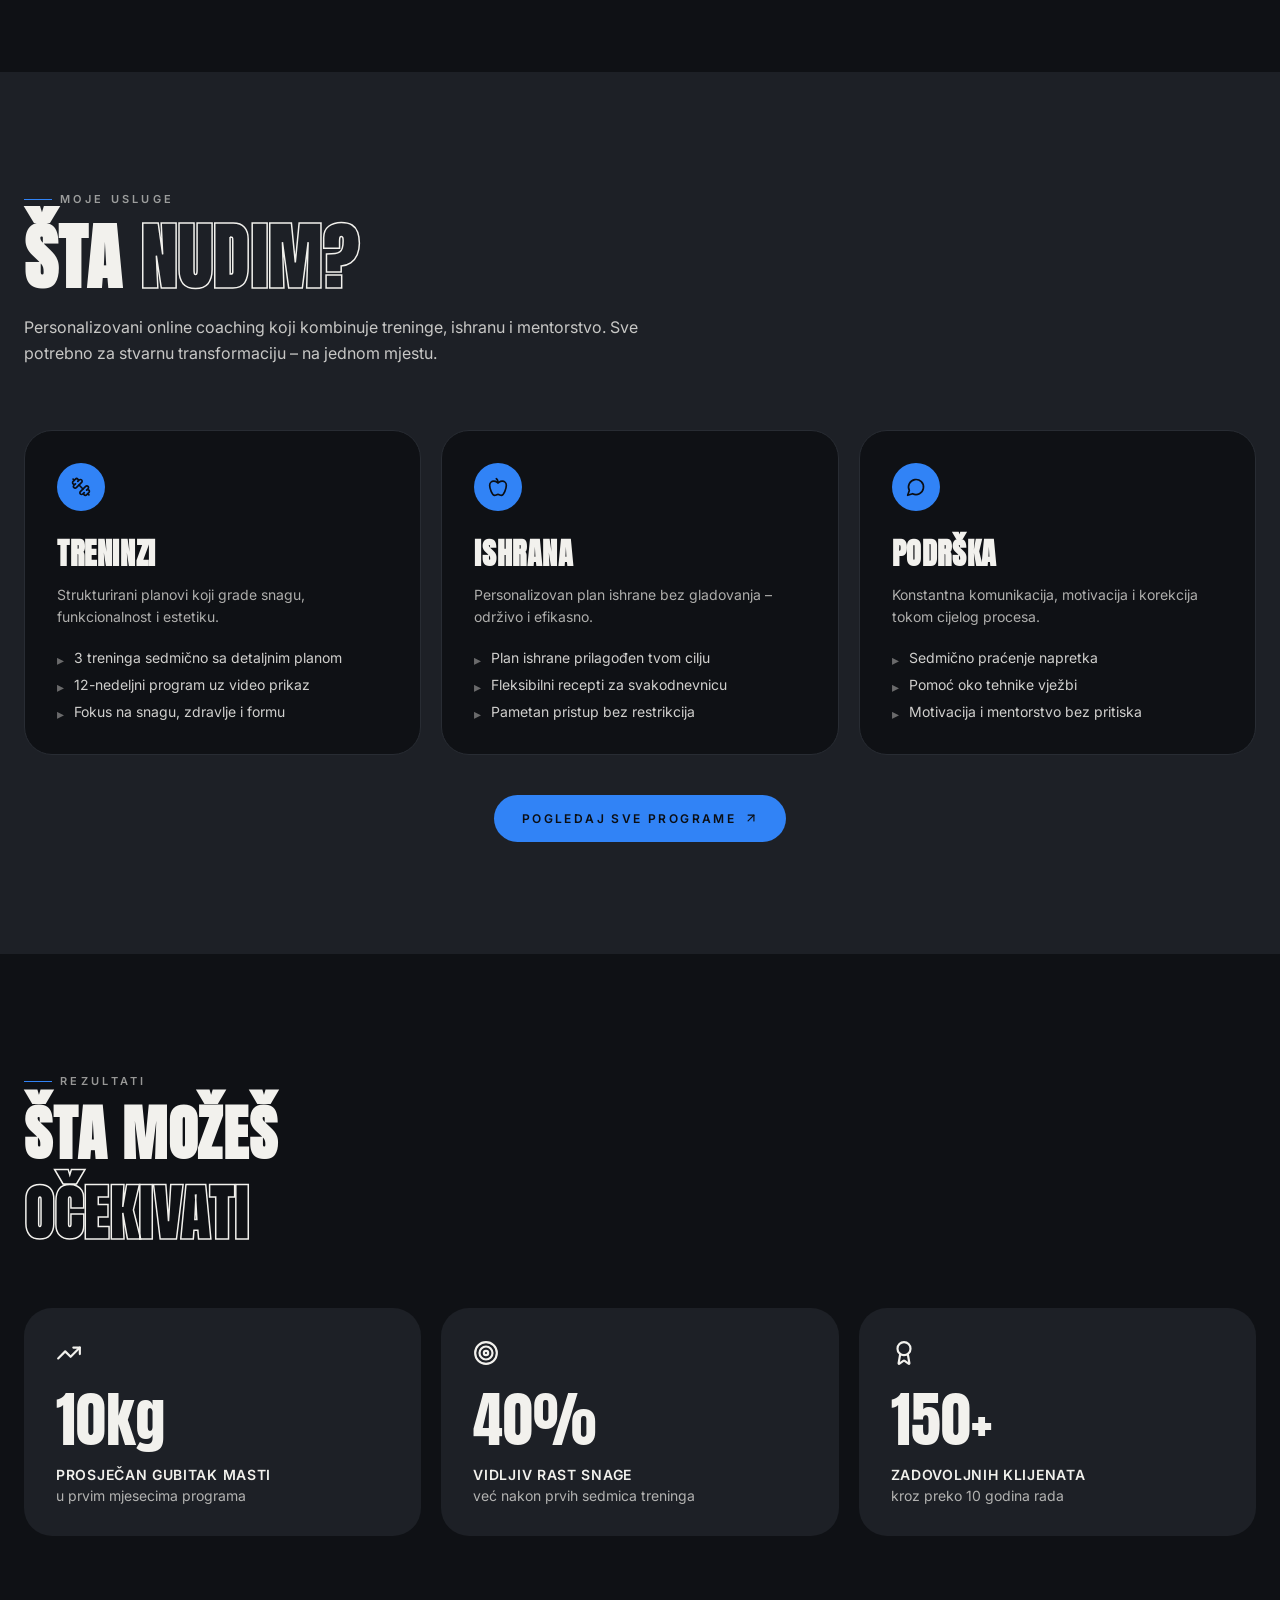
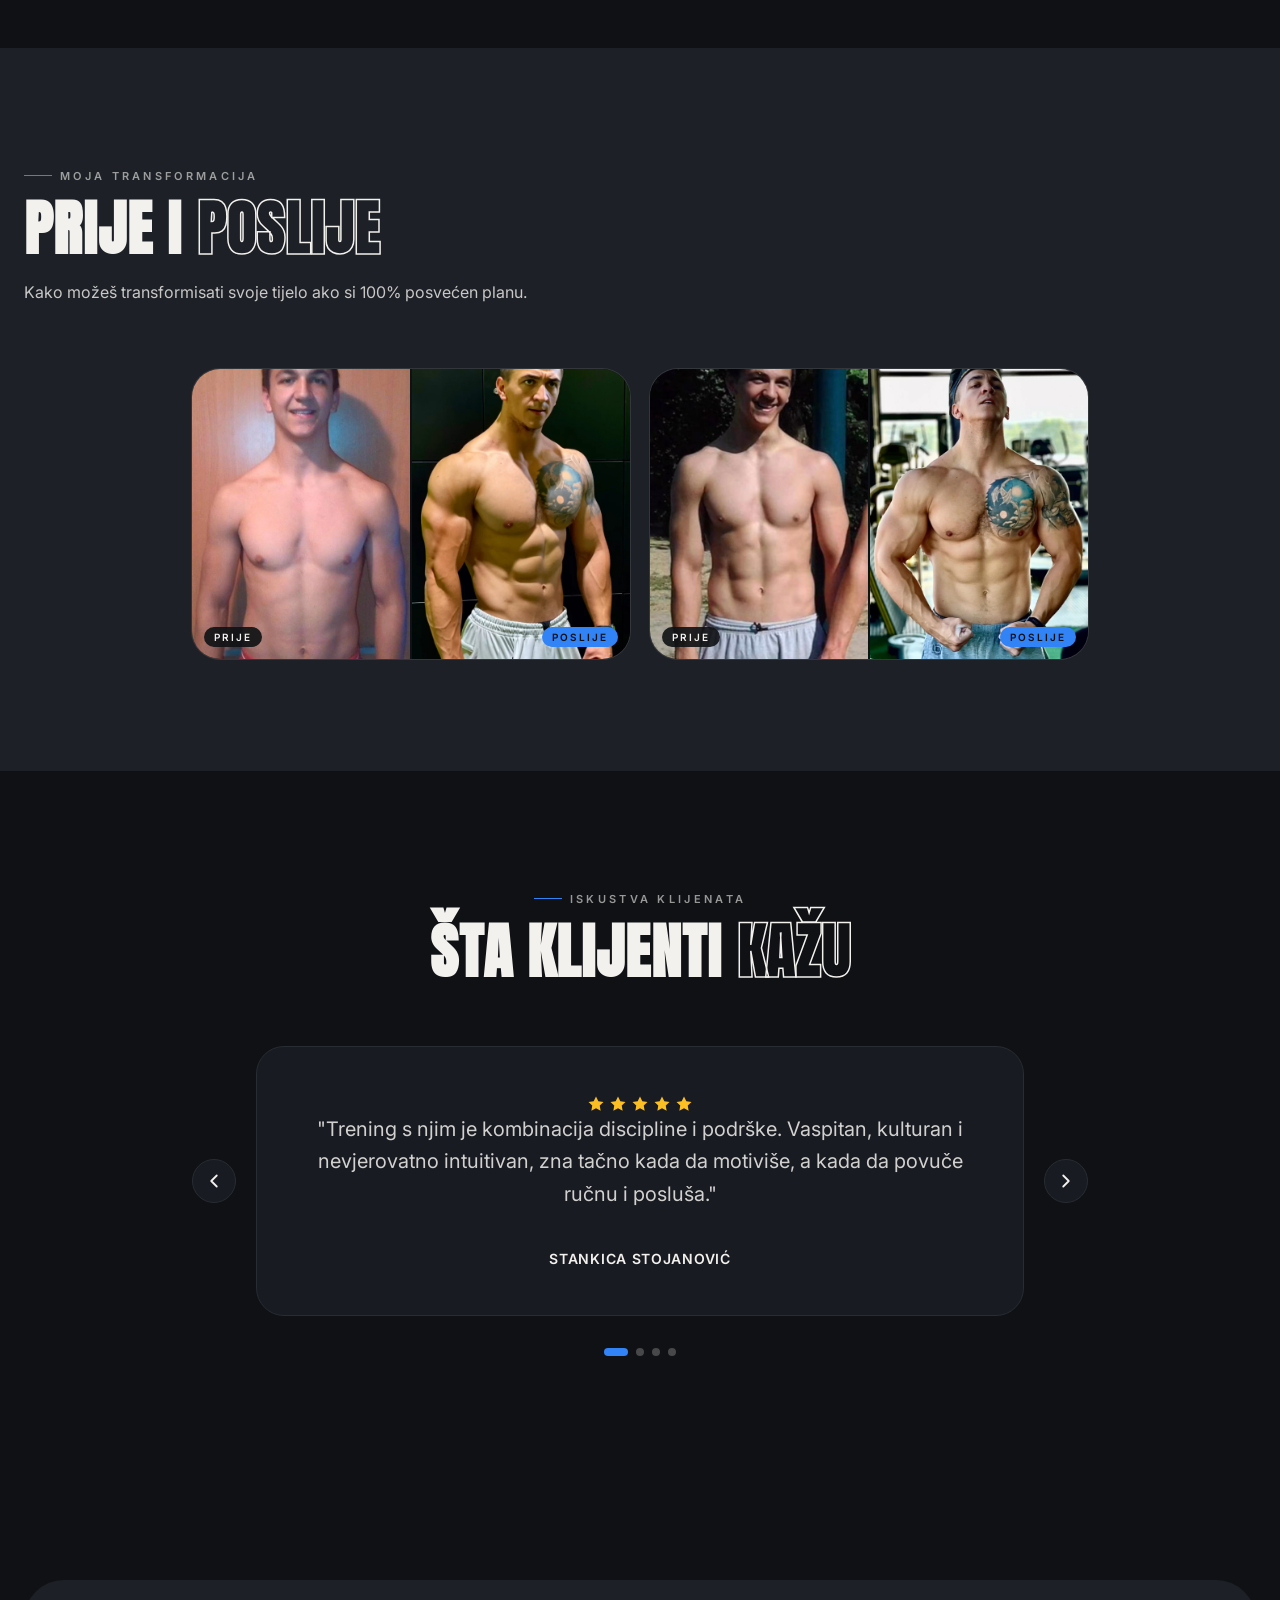
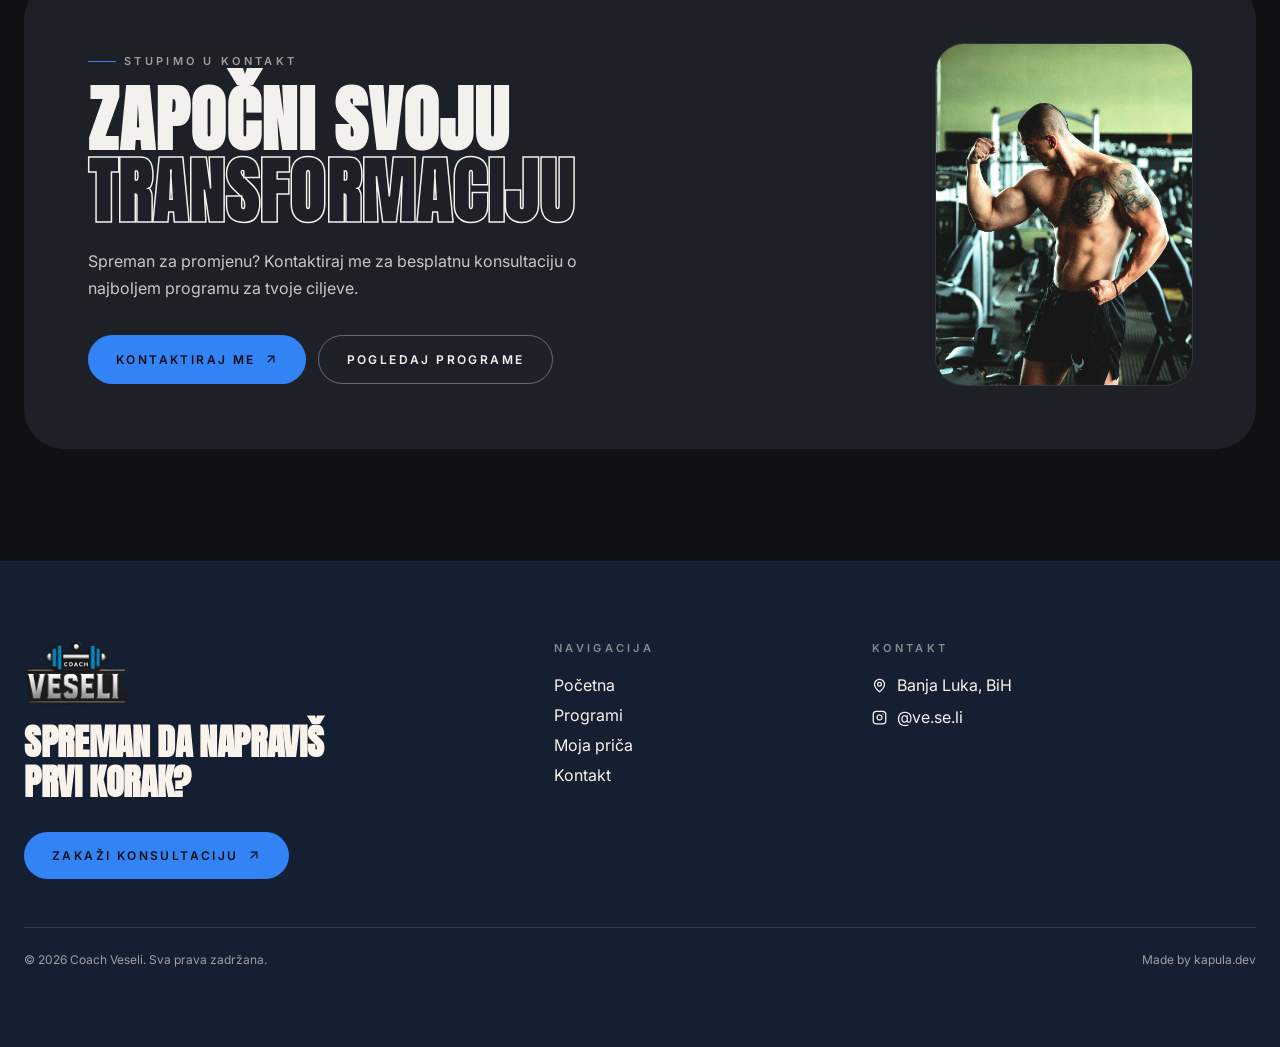
==== commit 990ee25f: "Veseli v2.2" ====
--- a/index.html
+++ b/index.html
@@ -76,9 +76,9 @@
                 </div>
 
                 <div class="hero-stats reveal in-view d-4">
-                    <div class="hero-stat"><p class="num">7+</p><p class="lbl">Godina iskustva</p></div>
+                    <div class="hero-stat"><p class="num">10+</p><p class="lbl">Godina iskustva</p></div>
                     <div class="hero-stat"><p class="num">150+</p><p class="lbl">Zadovoljnih klijenata</p></div>
-                    <div class="hero-stat"><p class="num">10+</p><p class="lbl">Godina u sportu</p></div>
+                    <div class="hero-stat"><p class="num">15+</p><p class="lbl">Godina u sportu</p></div>
                 </div>
             </div>
 
@@ -92,7 +92,7 @@
                         <span class="dot"></span>
                         <p class="lbl">Iskustvo</p>
                     </div>
-                    <p class="big">7<span class="text-accent-blue">+</span></p>
+                    <p class="big">10<span class="text-accent-blue">+</span></p>
                     <p class="sub">godina rada</p>
                     </div>
                 </div>
@@ -132,7 +132,7 @@
                 <div class="about-teaser-panel panel-sage">
                     <img src="assets/img/about-me.jpg" alt="Coach Veseli" loading="lazy" />
                     <div class="about-teaser-badge">
-                    <p class="big">7+</p>
+                    <p class="big">10+</p>
                     <p class="small">god. iskustva</p>
                     </div>
                 </div>
--- a/assets/css/style.css
+++ b/assets/css/style.css
@@ -336,12 +336,12 @@
   filter: drop-shadow(0 30px 60px rgba(20,60,120,0.35));
 }
 .hero-float-card {
-  position: absolute; bottom: 1.5rem; left: -0.5rem;
+  position: absolute; bottom: -0.5rem; left: -0.5rem;
   border-radius: 1rem; padding: 0.75rem 1.25rem;
   box-shadow: 0 25px 50px -12px rgba(0,0,0,0.5);
   animation: float 3.2s ease-in-out infinite;
 }
-@media (min-width: 768px) { .hero-float-card { left: -2rem; } }
+@media (min-width: 768px) { .hero-float-card { left: -0.3rem; } }
 .hero-float-card .row { display: flex; align-items: center; gap: 0.5rem; }
 .hero-float-card .dot { width: 6px; height: 6px; border-radius: 50%; background: var(--c-primary); animation: pulse 2s infinite; }
 .hero-float-card .lbl { font-size: 10px; text-transform: uppercase; letter-spacing: 0.25em; color: hsl(var(--foreground) / 0.7); }
@@ -482,7 +482,8 @@
 .transform-tag.after { right: 0.75rem; background: var(--c-primary); color: var(--c-primary-fg); }
 
 /* ============ TESTIMONIALS ============ */
-.testi-wrap { position: relative; max-width: 48rem; margin: 0 auto; }
+.testi-wrap { position: relative; max-width: 48rem; margin: 0 auto; padding: 0 2.75rem; }
+@media (min-width: 1024px) { .testi-wrap { padding: 0; } }
 .testi-nav {
   position: absolute; top: 50%; transform: translateY(-50%);
   z-index: 10; width: 2.75rem; height: 2.75rem; border-radius: 50%;
@@ -492,8 +493,8 @@
 }
 .testi-nav:hover { background: var(--c-primary); color: var(--c-primary-fg); border-color: var(--c-primary); }
 .testi-nav:active { transform: translateY(-50%) scale(0.95); }
-.testi-nav.prev { left: 0; margin-left: -0.5rem; }
-.testi-nav.next { right: 0; margin-right: -0.5rem; }
+.testi-nav.prev { left: 0; }
+.testi-nav.next { right: 0; }
 @media (min-width: 1024px) { .testi-nav.prev { margin-left: -4rem; } .testi-nav.next { margin-right: -4rem; } }
 
 .testi-viewport { position: relative; min-height: 340px; }
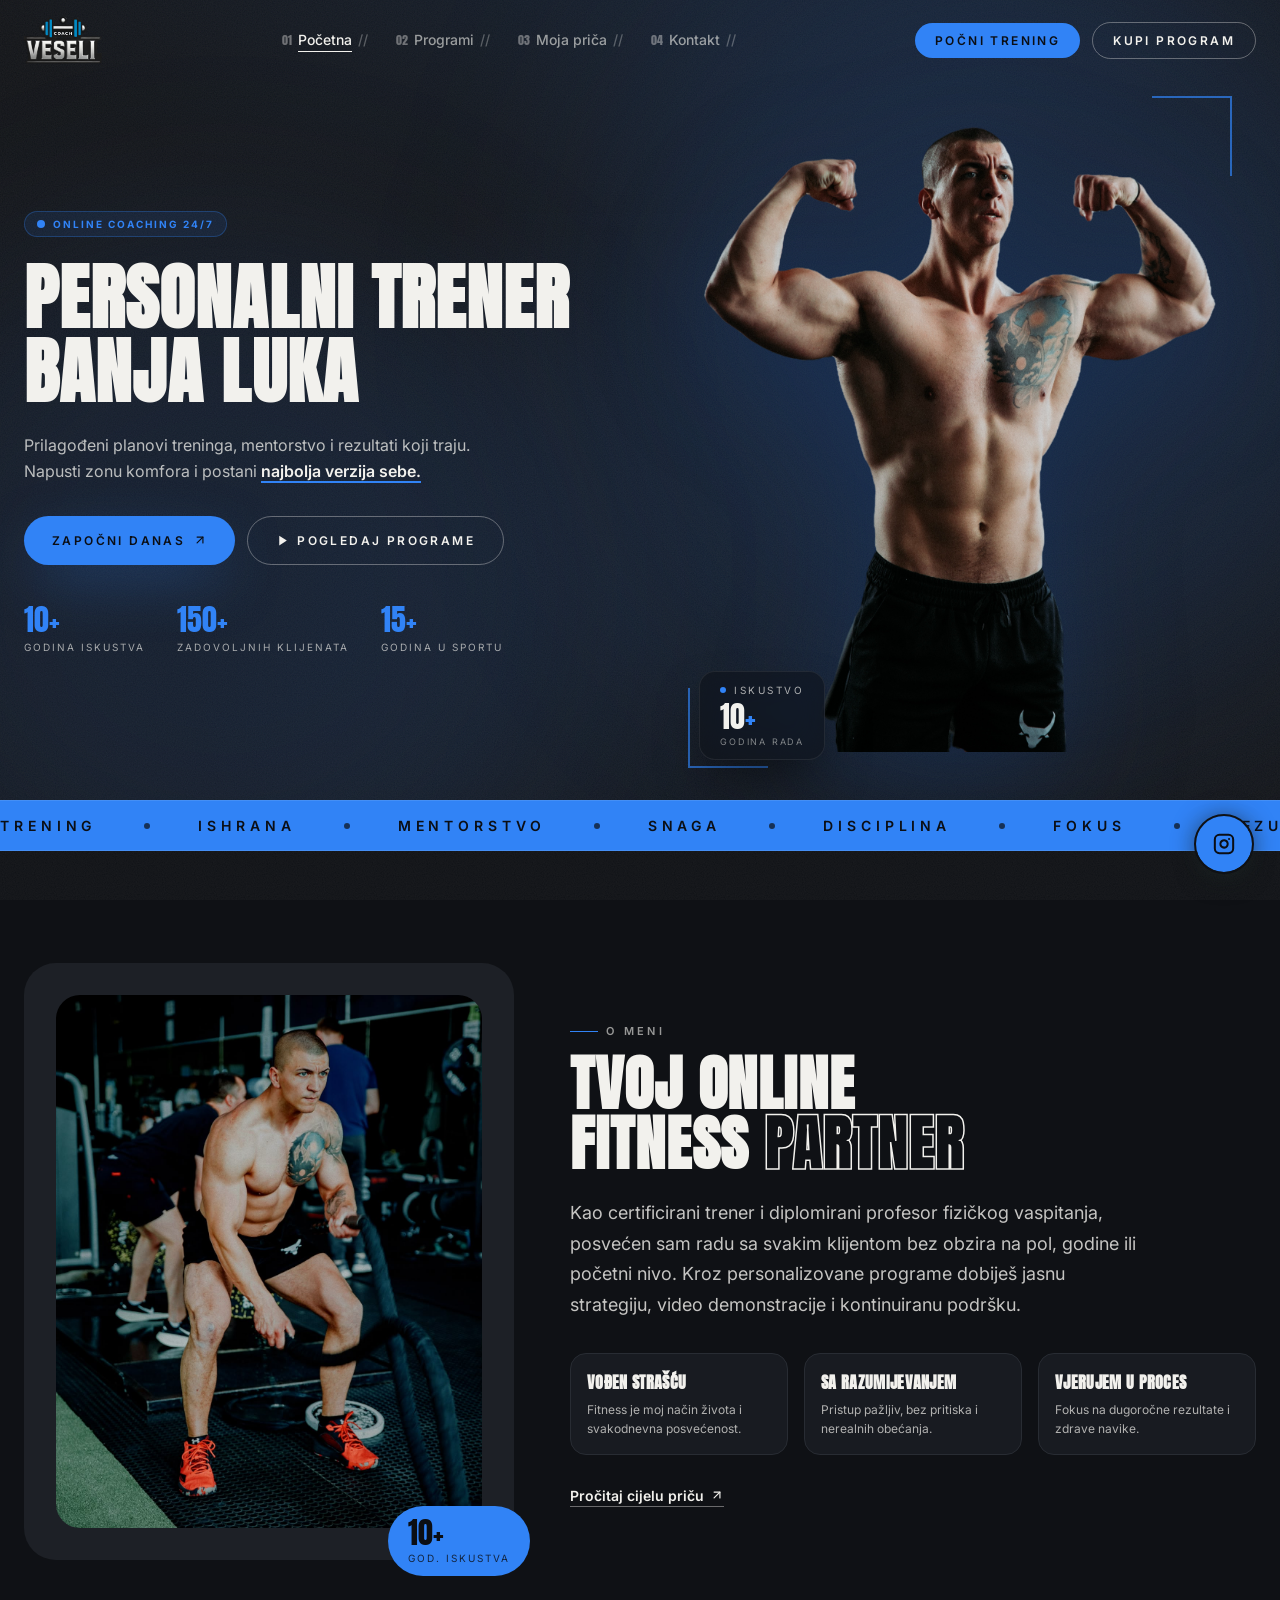
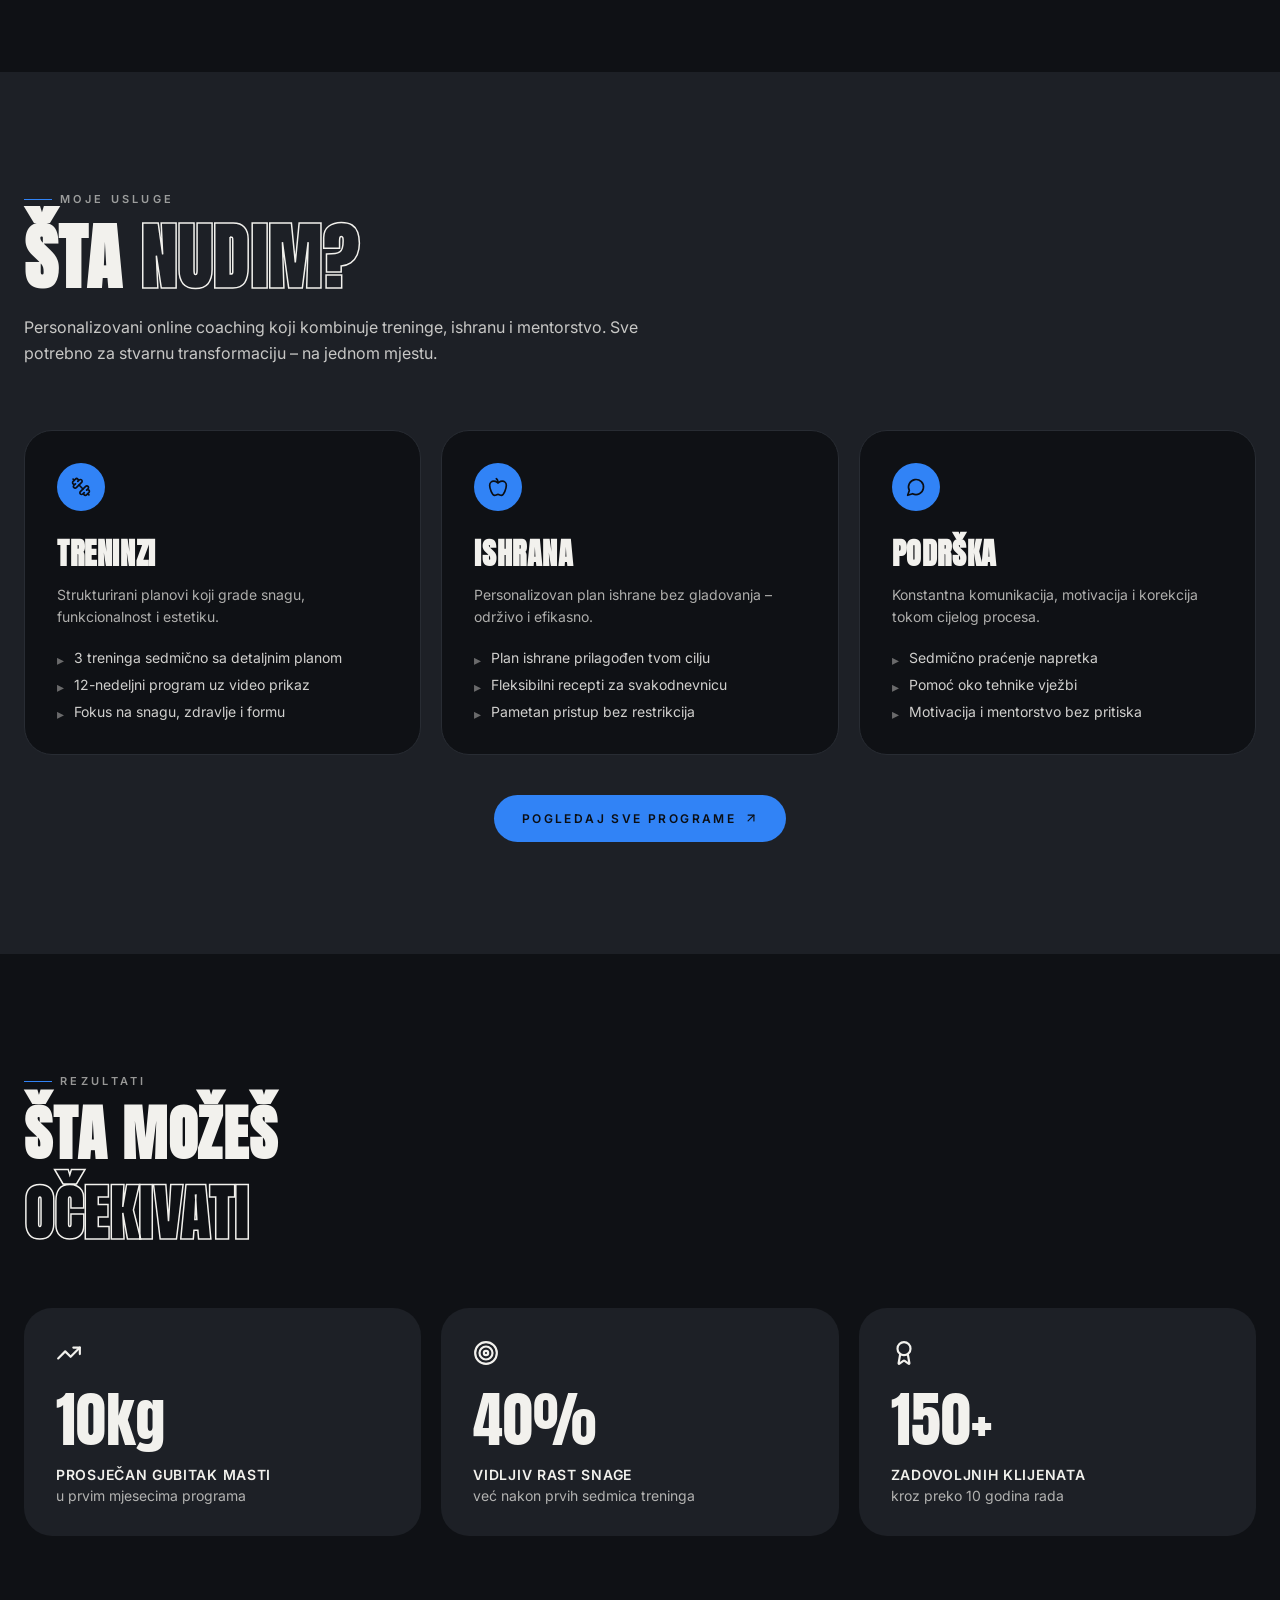
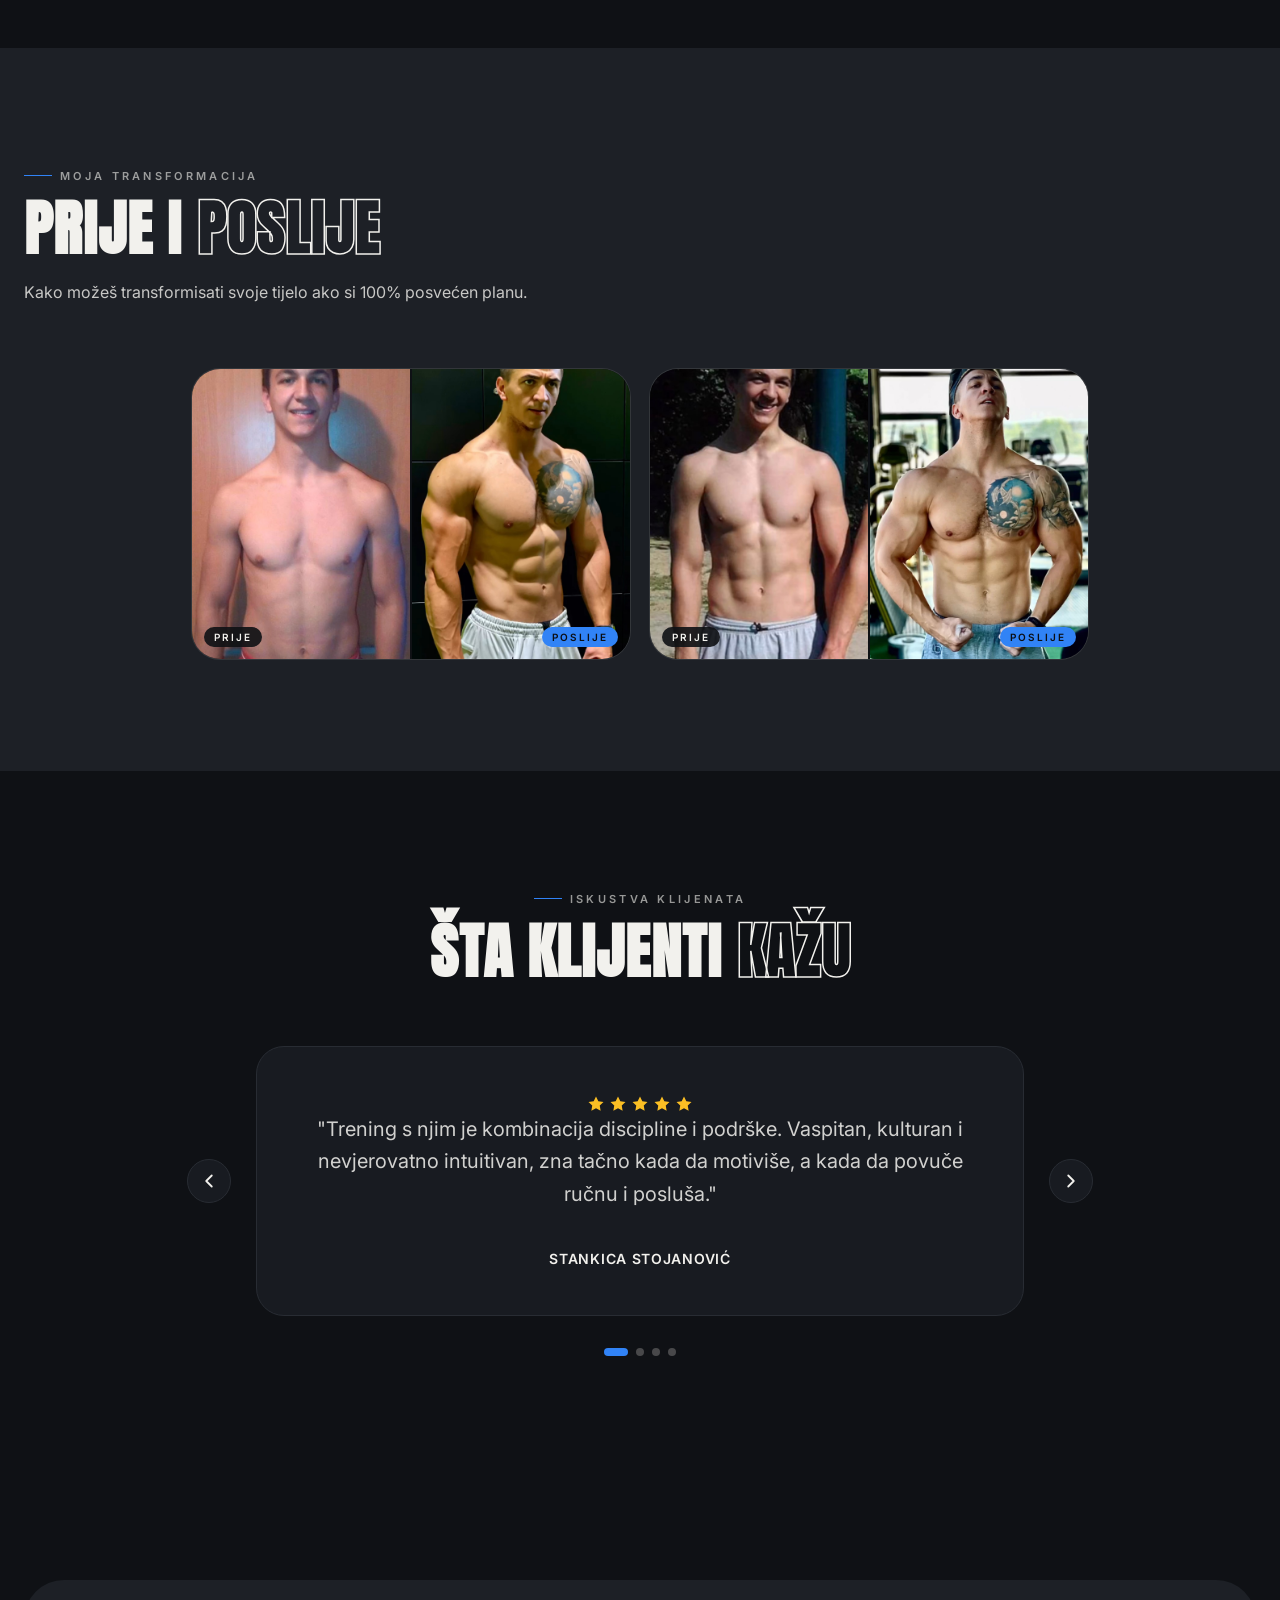
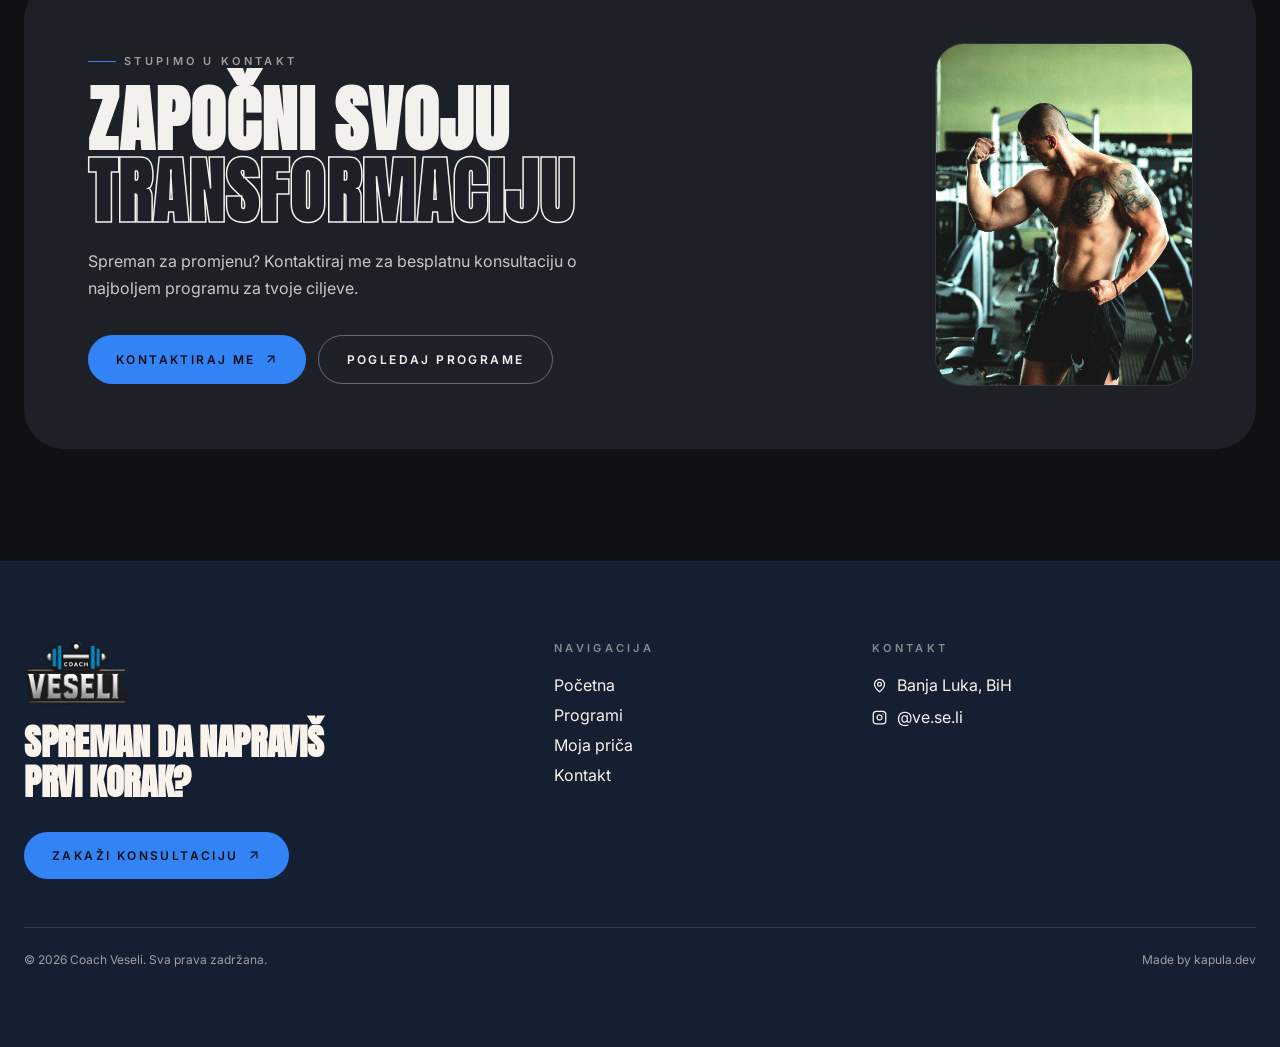
==== commit 6f9659a8: "Postavljen SEO" ====
--- a/index.html
+++ b/index.html
@@ -3,9 +3,95 @@
 <head>
     <meta charset="UTF-8" />
     <meta name="viewport" content="width=device-width, initial-scale=1.0" />
-    <title>Coach Veseli — Personalni trener Banja Luka</title>
-    <meta name="description" content="Online coaching, treninzi i ishrana s personalnim trenerom Nemanjom Veselinovićem iz Banje Luke." />
+    <title>Personalni Trener Banja Luka i Online Coaching | Coach Veseli</title>
+    <meta name="description" content="Personalni trener u Banjoj Luci i online coaching širom BiH i regiona. Individualni planovi treninga i ishrane s Nemanjom Veselinovićem. Zakaži besplatnu konsultaciju." />
+    <meta name="robots" content="index, follow" />
+    <meta name="author" content="Nemanja Veselinović" />
+    <link rel="canonical" href="https://veseli.fit/" />
+    <link rel="icon" type="image/jpeg" href="assets/img/logo-veseli.jpg" />
+    <link rel="apple-touch-icon" href="assets/img/logo-veseli.jpg" />
+    <meta name="theme-color" content="#0f1115" />
+
+    <!-- Open Graph -->
+    <meta property="og:type" content="website" />
+    <meta property="og:site_name" content="Coach Veseli" />
+    <meta property="og:locale" content="bs_BA" />
+    <meta property="og:url" content="https://veseli.fit/" />
+    <meta property="og:title" content="Personalni Trener Banja Luka i Online Coaching | Coach Veseli" />
+    <meta property="og:description" content="Personalni trener u Banjoj Luci i online coaching širom BiH i regiona. Individualni planovi treninga i ishrane s Nemanjom Veselinovićem." />
+    <meta property="og:image" content="https://veseli.fit/assets/img/hero-coach.png" />
+    <meta property="og:image:alt" content="Nemanja Veselinović — personalni trener, Coach Veseli" />
+
+    <!-- Twitter -->
+    <meta name="twitter:card" content="summary_large_image" />
+    <meta name="twitter:title" content="Personalni Trener Banja Luka i Online Coaching | Coach Veseli" />
+    <meta name="twitter:description" content="Personalni trener u Banjoj Luci i online coaching širom BiH i regiona. Individualni planovi treninga i ishrane s Nemanjom Veselinovićem." />
+    <meta name="twitter:image" content="https://veseli.fit/assets/img/hero-coach.png" />
+
     <link rel="stylesheet" href="assets/css/style.css" />
+
+    <!-- Structured data: lokalni biznis + trener -->
+    <script type="application/ld+json">
+    {
+      "@context": "https://schema.org",
+      "@graph": [
+        {
+          "@type": "ExerciseGym",
+          "@id": "https://veseli.fit/#business",
+          "name": "Coach Veseli — Personalni trener Banja Luka",
+          "url": "https://veseli.fit/",
+          "image": "https://veseli.fit/assets/img/hero-coach.png",
+          "logo": "https://veseli.fit/assets/img/logo-veseli.jpg",
+          "description": "Personalni trener i online coaching — individualni planovi treninga, ishrane i mentorstva za klijente u Banjoj Luci, širom Bosne i Hercegovine i online.",
+          "email": "info@veseli.fit",
+          "priceRange": "$$",
+          "address": {
+            "@type": "PostalAddress",
+            "addressLocality": "Banja Luka",
+            "addressRegion": "Republika Srpska",
+            "addressCountry": "BA"
+          },
+          "areaServed": [
+            { "@type": "City", "name": "Banja Luka" },
+            { "@type": "Country", "name": "Bosna i Hercegovina" },
+            { "@type": "Place", "name": "Online / cijeli svijet" }
+          ],
+          "sameAs": [
+            "https://www.instagram.com/ve.se.li/"
+          ],
+          "employee": { "@id": "https://veseli.fit/o-meni/#person" }
+        },
+        {
+          "@type": "Person",
+          "@id": "https://veseli.fit/o-meni/#person",
+          "name": "Nemanja Veselinović",
+          "alternateName": "Coach Veseli",
+          "jobTitle": "Personalni trener",
+          "worksFor": { "@id": "https://veseli.fit/#business" },
+          "url": "https://veseli.fit/o-meni/",
+          "image": "https://veseli.fit/assets/img/about-me.jpg",
+          "sameAs": [
+            "https://www.instagram.com/ve.se.li/"
+          ]
+        },
+        {
+          "@type": "Service",
+          "name": "Online personalni trening",
+          "serviceType": "Personalni trening i online coaching",
+          "provider": { "@id": "https://veseli.fit/#business" },
+          "areaServed": { "@type": "Place", "name": "Online / cijeli svijet" },
+          "url": "https://veseli.fit/programi/"
+        },
+        {
+          "@type": "WebSite",
+          "@id": "https://veseli.fit/#website",
+          "url": "https://veseli.fit/",
+          "name": "Coach Veseli",
+          "inLanguage": "bs"
+        }
+      ]
+    }
+    </script>
 </head>
 <body>
     <!-- ═══ NAVBAR ═══ -->
@@ -442,7 +528,7 @@
 
             <div class="footer-bottom">
                 <p>© <span id="year"></span> Coach Veseli. Sva prava zadržana.</p>
-                <a href="https://www.kaupla.ba" target="_blank" rel="noopener noreferrer">Made by kapula.dev</a>
+                <a href="https://www.kaupla.dev" target="_blank" rel="noopener noreferrer">Made by kapula.dev</a>
             </div>
         </div>
     </footer>
--- a/assets/css/style.css
+++ b/assets/css/style.css
@@ -493,8 +493,8 @@
 }
 .testi-nav:hover { background: var(--c-primary); color: var(--c-primary-fg); border-color: var(--c-primary); }
 .testi-nav:active { transform: translateY(-50%) scale(0.95); }
-.testi-nav.prev { left: 0; }
-.testi-nav.next { right: 0; }
+.testi-nav.prev { left: -5px; }
+.testi-nav.next { right: -5px; }
 @media (min-width: 1024px) { .testi-nav.prev { margin-left: -4rem; } .testi-nav.next { margin-right: -4rem; } }
 
 .testi-viewport { position: relative; min-height: 340px; }
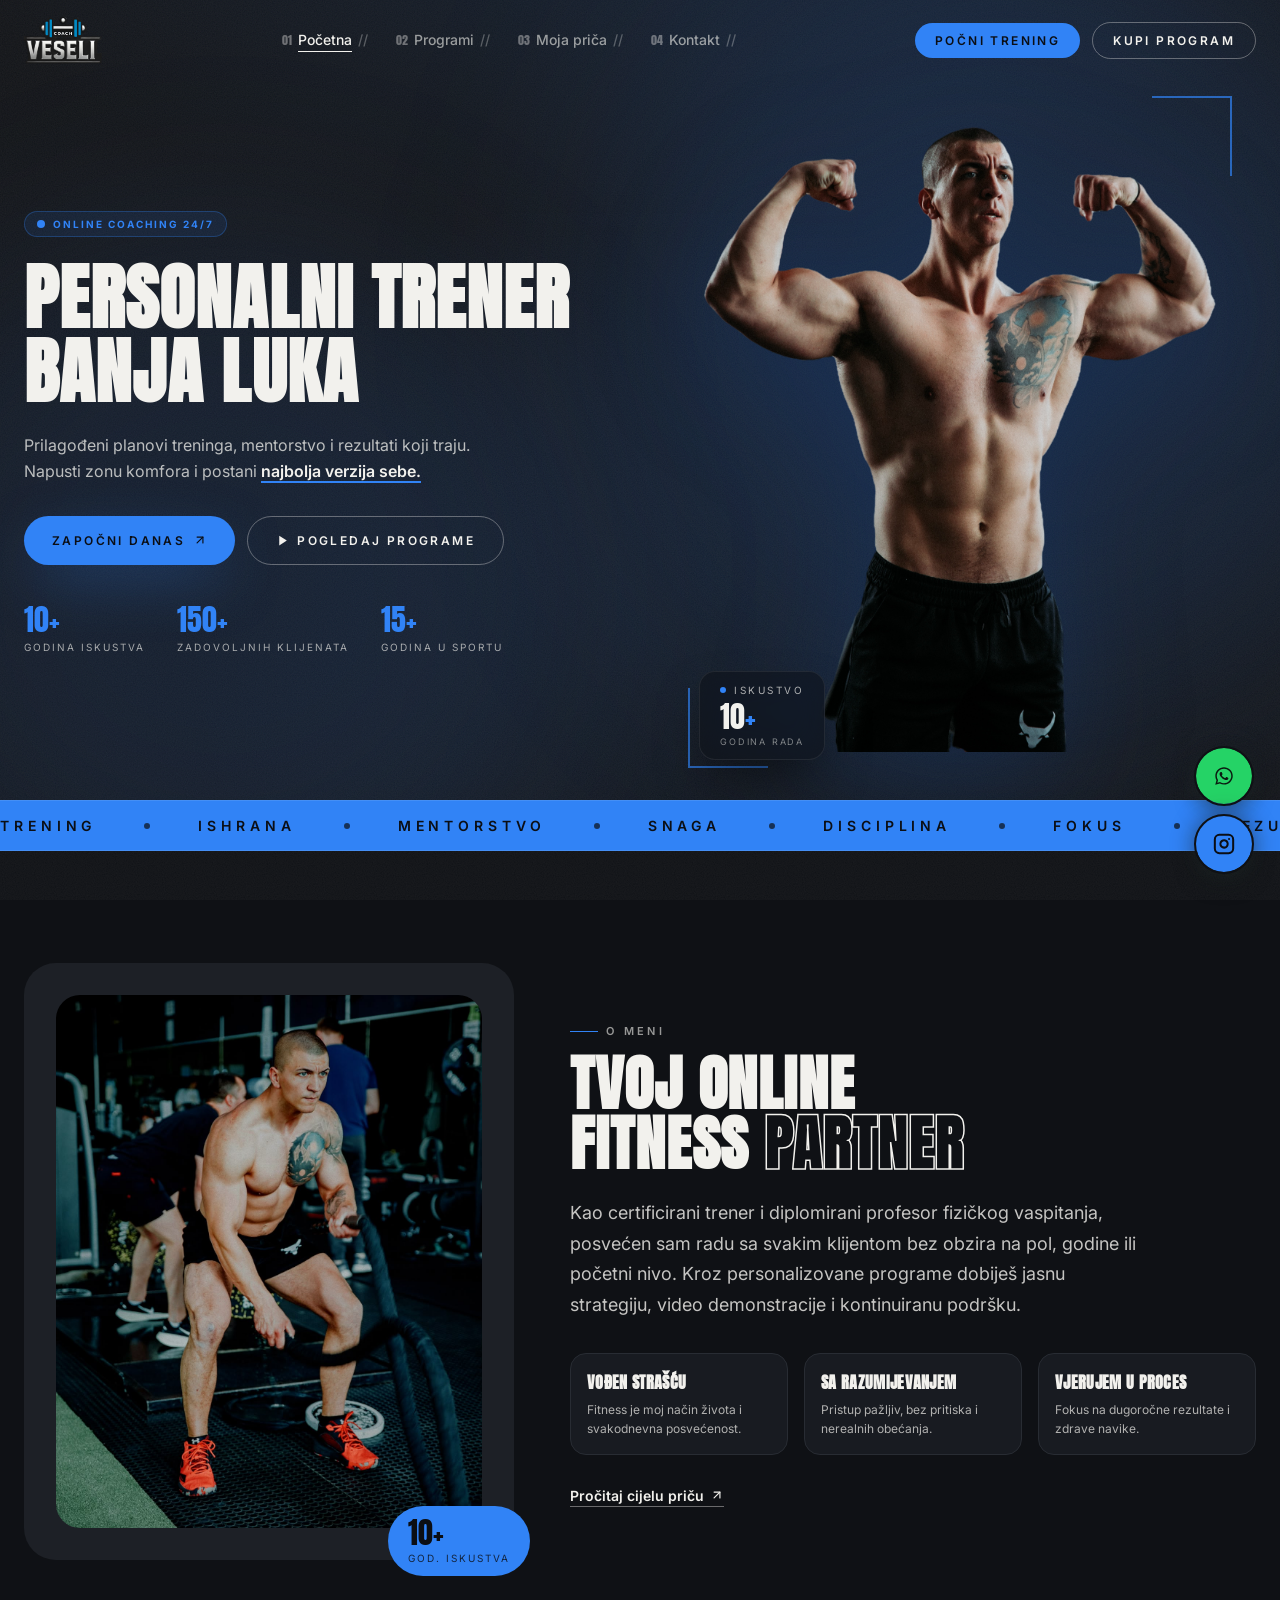
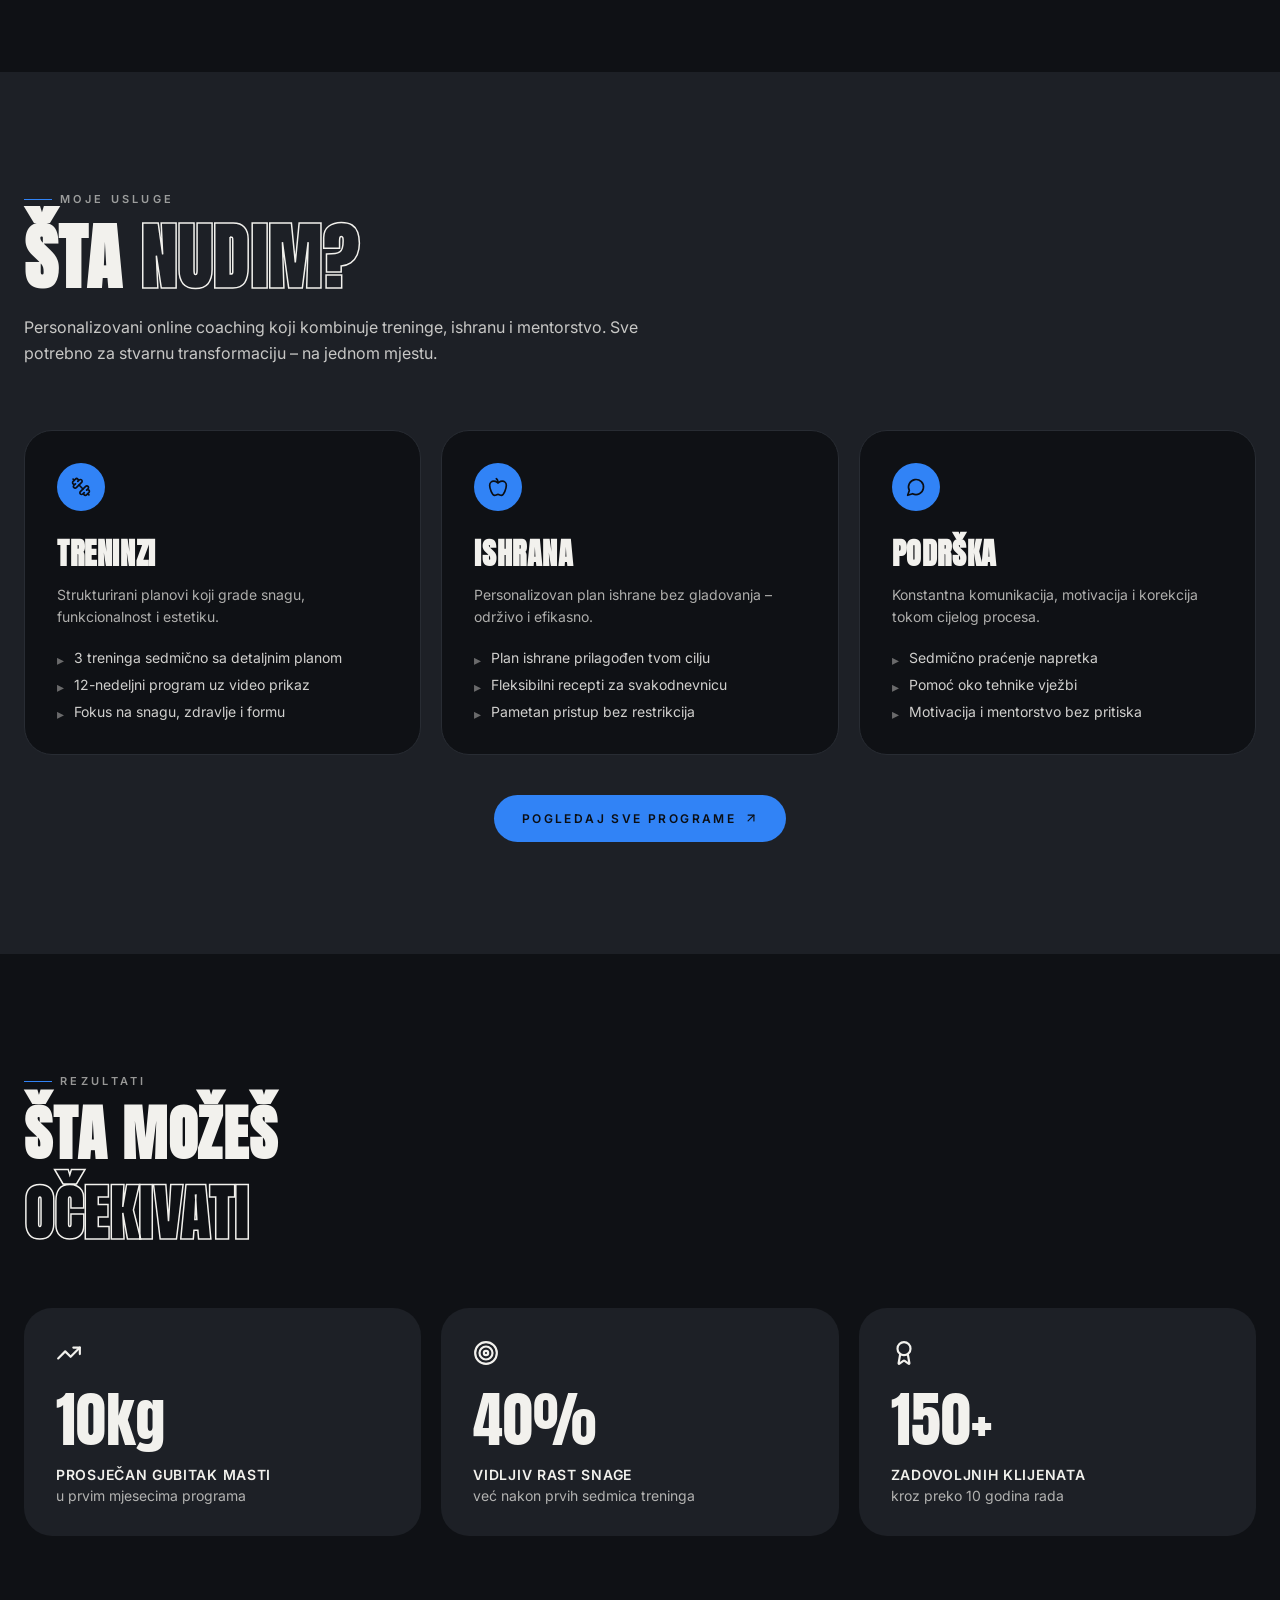
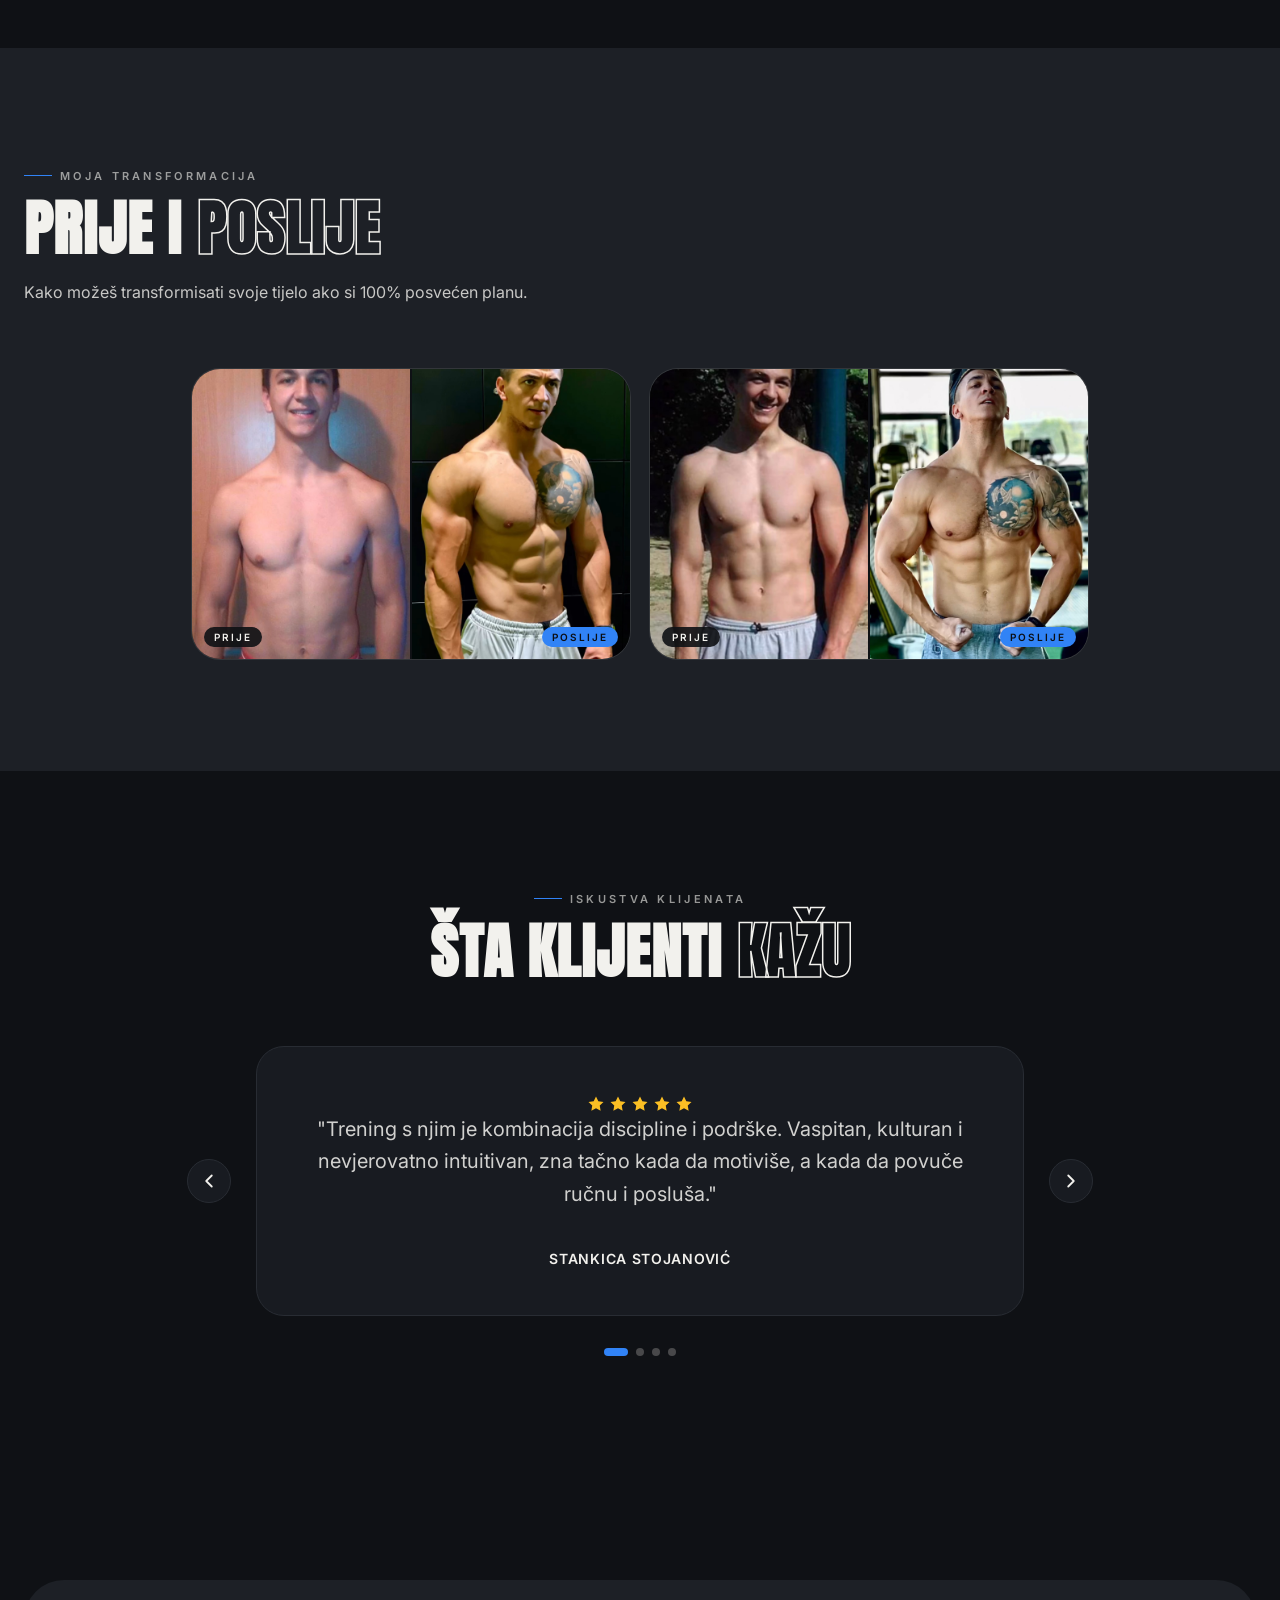
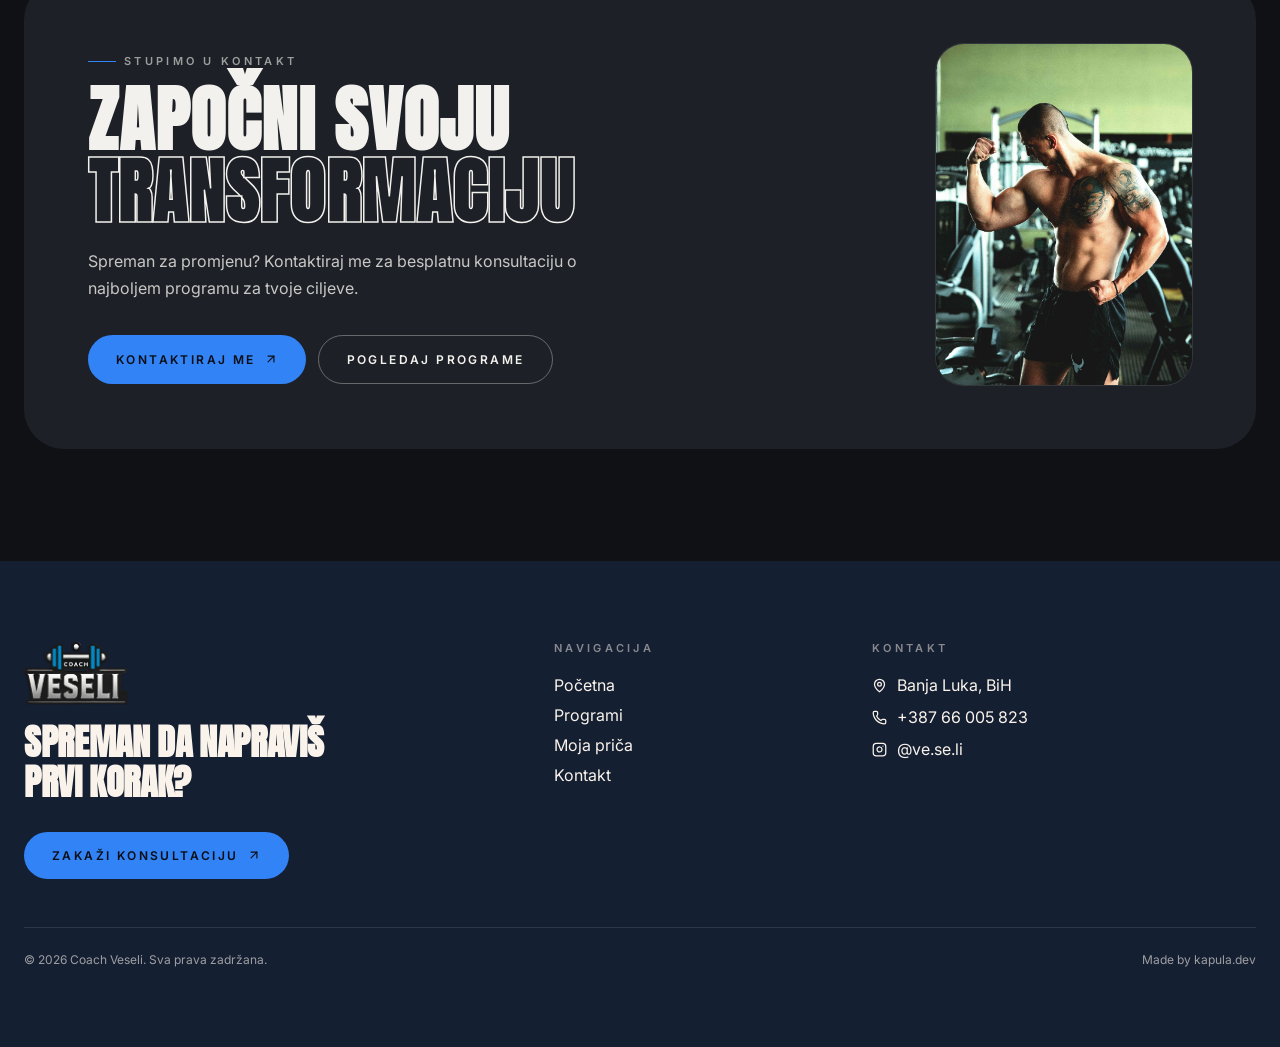
==== commit 561675fa: "Veseli v2.4 - Whatsup button" ====
--- a/index.html
+++ b/index.html
@@ -43,7 +43,7 @@
           "image": "https://veseli.fit/assets/img/hero-coach.png",
           "logo": "https://veseli.fit/assets/img/logo-veseli.jpg",
           "description": "Personalni trener i online coaching — individualni planovi treninga, ishrane i mentorstva za klijente u Banjoj Luci, širom Bosne i Hercegovine i online.",
-          "email": "info@veseli.fit",
+          "email": "nemanja@vese.li",
           "priceRange": "$$",
           "address": {
             "@type": "PostalAddress",
@@ -518,6 +518,10 @@
                             <svg width="15" height="15" viewBox="0 0 24 24" fill="none" stroke="currentColor" stroke-width="2" stroke-linecap="round" stroke-linejoin="round"><path d="M20 10c0 6-8 12-8 12s-8-6-8-12a8 8 0 0 1 16 0Z"/><circle cx="12" cy="10" r="3"/></svg>
                             <span>Banja Luka, BiH</span>
                         </div>
+                        <a href="tel:+38766005823" class="footer-contact-row">
+                            <svg width="15" height="15" viewBox="0 0 24 24" fill="none" stroke="currentColor" stroke-width="2" stroke-linecap="round" stroke-linejoin="round"><path d="M13.832 16.568a1 1 0 0 0 1.213-.303l.355-.465A2 2 0 0 1 17 15h3a2 2 0 0 1 2 2v3a2 2 0 0 1-2 2A18 18 0 0 1 2 4a2 2 0 0 1 2-2h3a2 2 0 0 1 2 2v3a2 2 0 0 1-.632 1.596l-.465.355a1 1 0 0 0-.303 1.213 12.035 12.035 0 0 0 6.232 6.404Z"/></svg>
+                            <span>+387 66 005 823</span>
+                        </a>
                         <a href="https://www.instagram.com/ve.se.li/" target="_blank" rel="noopener noreferrer" class="footer-contact-row">
                             <svg width="15" height="15" viewBox="0 0 24 24" fill="none" stroke="currentColor" stroke-width="2" stroke-linecap="round" stroke-linejoin="round"><rect width="20" height="20" x="2" y="2" rx="5" ry="5"/><path d="M16 11.37A4 4 0 1 1 12.63 8 4 4 0 0 1 16 11.37z"/><line x1="17.5" x2="17.51" y1="6.5" y2="6.5"/></svg>
                             <span>@ve.se.li</span>
@@ -532,6 +536,16 @@
             </div>
         </div>
     </footer>
+
+    <!-- ═══ FLOATING WHATSAPP ═══ -->
+    <a href="https://wa.me/38766005823" target="_blank" rel="noopener noreferrer" aria-label="Pošalji poruku na WhatsApp" class="floating-wa">
+    <span class="glow"></span>
+    <span class="ping"></span>
+    <span class="btn-circle">
+        <svg width="20" height="20" viewBox="0 0 448 512" fill="currentColor"><path d="M380.9 97.1C339 55.1 283.2 32 223.9 32c-122.4 0-222 99.6-222 222 0 39.1 10.2 77.3 29.6 111L0 480l117.7-30.9c32.4 17.7 68.9 27 106.1 27h.1c122.3 0 224.1-99.6 224.1-222 0-59.3-25.2-115-67.1-157zm-157 341.6c-33.2 0-65.7-8.9-94-25.7l-6.7-4-69.8 18.3L72 359.2l-4.4-7c-18.5-29.4-28.2-63.3-28.2-98.2 0-101.7 82.8-184.5 184.6-184.5 49.3 0 95.6 19.2 130.4 54.1 34.8 34.9 56.2 81.2 56.1 130.5 0 101.8-84.9 184.6-186.6 184.6zm101.2-138.2c-5.5-2.8-32.8-16.2-37.9-18-5.1-1.9-8.8-2.8-12.5 2.8-3.7 5.6-14.3 18-17.6 21.8-3.2 3.7-6.5 4.2-12 1.4-32.6-16.3-54-29.1-75.5-66-5.7-9.8 5.7-9.1 16.3-30.3 1.8-3.7.9-6.9-.5-9.7-1.4-2.8-12.5-30.1-17.1-41.2-4.5-10.8-9.1-9.3-12.5-9.5-3.2-.2-6.9-.2-10.6-.2-3.7 0-9.7 1.4-14.8 6.9-5.1 5.6-19.4 19-19.4 46.3 0 27.3 19.9 53.7 22.6 57.4 2.8 3.7 39.1 59.7 94.8 83.8 35.2 15.2 49 16.5 66.6 13.9 10.7-1.6 32.8-13.4 37.4-26.4 4.6-13 4.6-24.1 3.2-26.4-1.3-2.5-5-3.9-10.5-6.6z"/></svg>
+    </span>
+    <span class="tooltip">WhatsApp</span>
+    </a>
 
     <!-- ═══ FLOATING INSTAGRAM ═══ -->
     <a href="https://www.instagram.com/ve.se.li/" target="_blank" rel="noopener noreferrer" aria-label="Otvori Instagram profil ve.se.li" class="floating-ig">
--- a/assets/css/style.css
+++ b/assets/css/style.css
@@ -603,6 +603,34 @@
 }
 .floating-ig:hover .tooltip { opacity: 1; }
 
+/* ============ FLOATING WHATSAPP ============ */
+.floating-wa {
+  position: fixed; bottom: 5.5rem; right: 1.25rem; z-index: 50;
+  display: flex; align-items: center; justify-content: center;
+  width: 3.5rem; height: 3.5rem;
+  opacity: 0; transform: scale(0) translateY(40px);
+  animation: fig-in 0.6s cubic-bezier(0.34,1.56,0.64,1) 1.15s forwards;
+}
+@media (min-width: 768px) { .floating-wa { bottom: 6rem; right: 1.75rem; } }
+.floating-wa .glow { position: absolute; inset: 0; border-radius: 50%; background: hsl(var(--secondary) / 0.6); filter: blur(12px); animation: pulse-glow 3s ease-in-out infinite; }
+.floating-wa .ping { position: absolute; inset: 0; border-radius: 50%; background: hsl(146 62% 45% / 0.25); animation: ping 2s cubic-bezier(0,0,0.2,1) infinite; }
+.floating-wa .btn-circle {
+  position: relative; display: flex; align-items: center; justify-content: center;
+  width: 3.5rem; height: 3.5rem; border-radius: 50%;
+  background: #25D366; color: #0b1a10;
+  box-shadow: 0 10px 30px -10px hsl(146 28% 14% / 0.6);
+  outline: 2px solid var(--c-bg); outline-offset: 0;
+  transition: transform 0.2s ease;
+}
+.floating-wa:hover .btn-circle { transform: scale(1.1) rotate(6deg); }
+.floating-wa:active .btn-circle { transform: scale(0.92); }
+.floating-wa .tooltip {
+  pointer-events: none; position: absolute; right: 100%; margin-right: 0.75rem; top: 50%; transform: translateY(-50%);
+  white-space: nowrap; border-radius: 999px; background: #25D366; color: #0b1a10;
+  padding: 0.375rem 0.75rem; font-size: 0.75rem; opacity: 0; transition: opacity 0.2s ease;
+}
+.floating-wa:hover .tooltip { opacity: 1; }
+
 /* ============ KEYFRAMES ============ */
 @keyframes marquee { from { transform: translateX(0); } to { transform: translateX(-50%); } }
 @keyframes aurora-1 {
